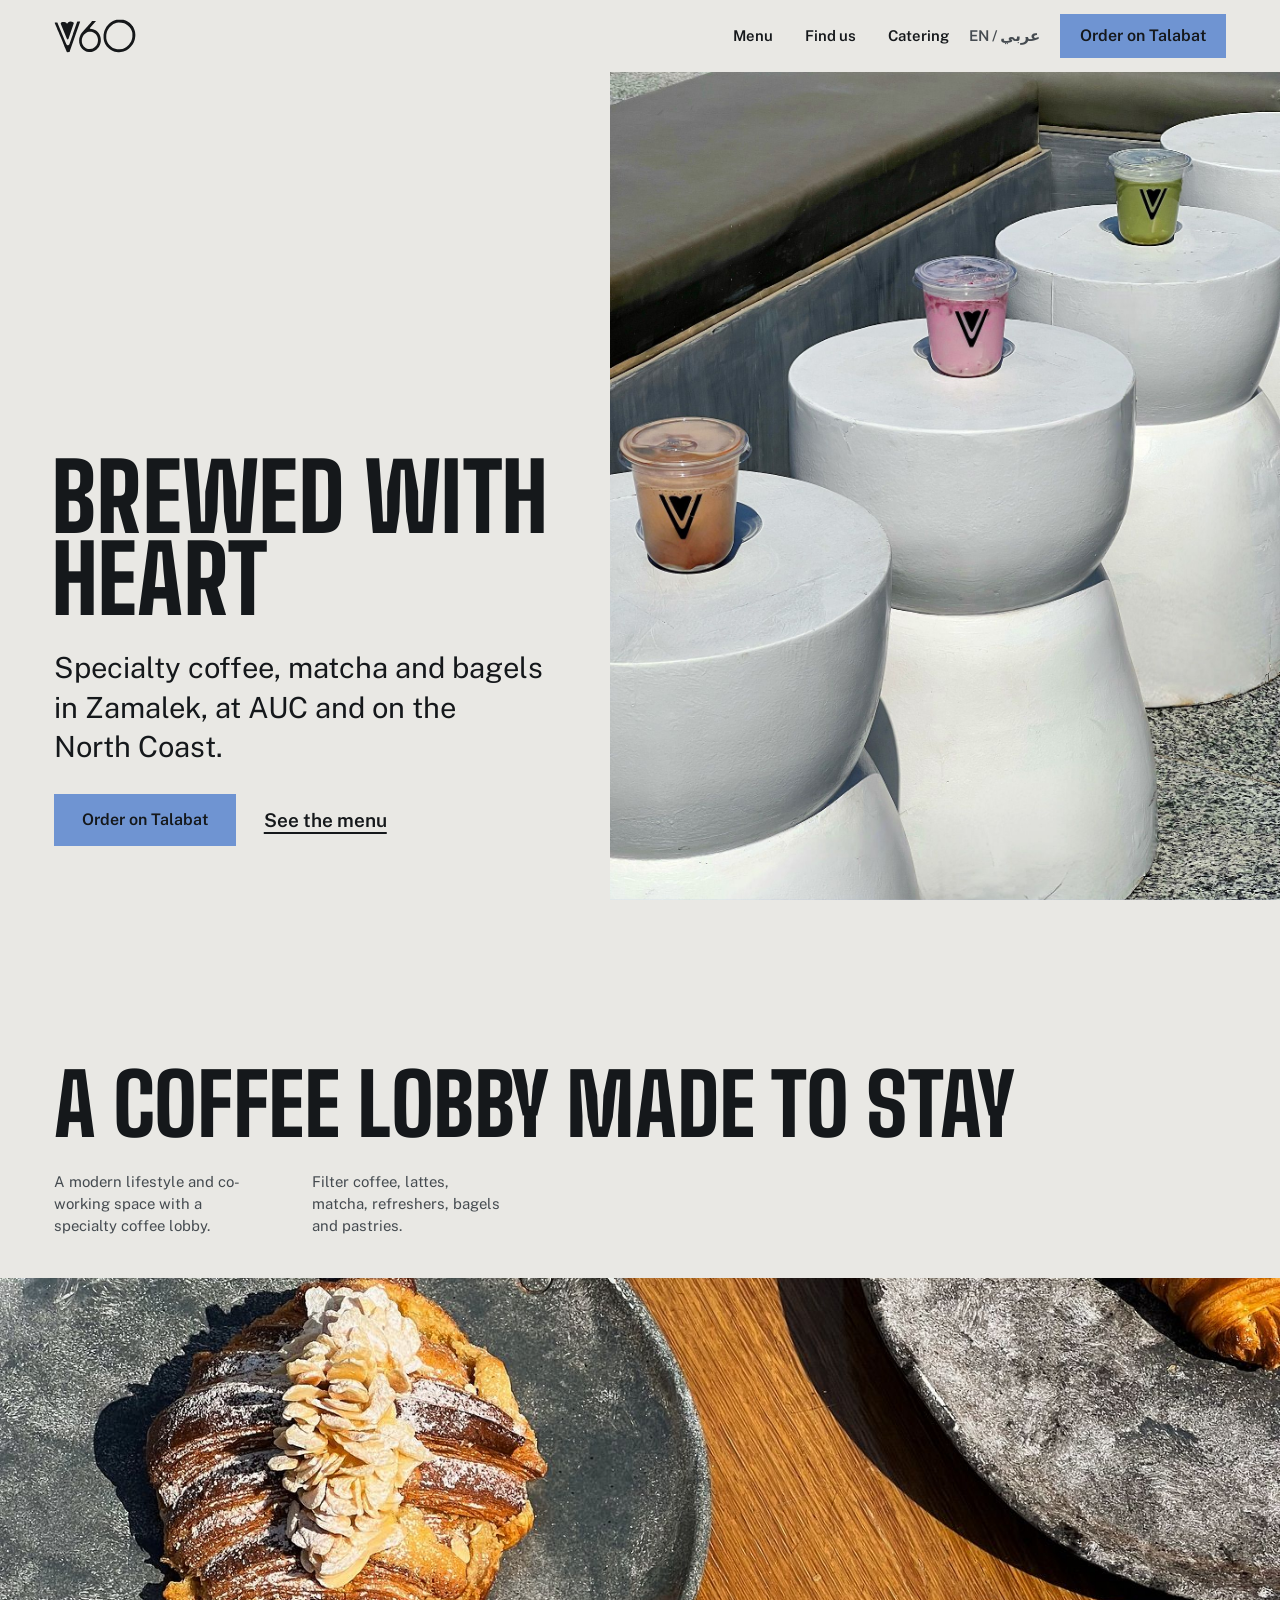
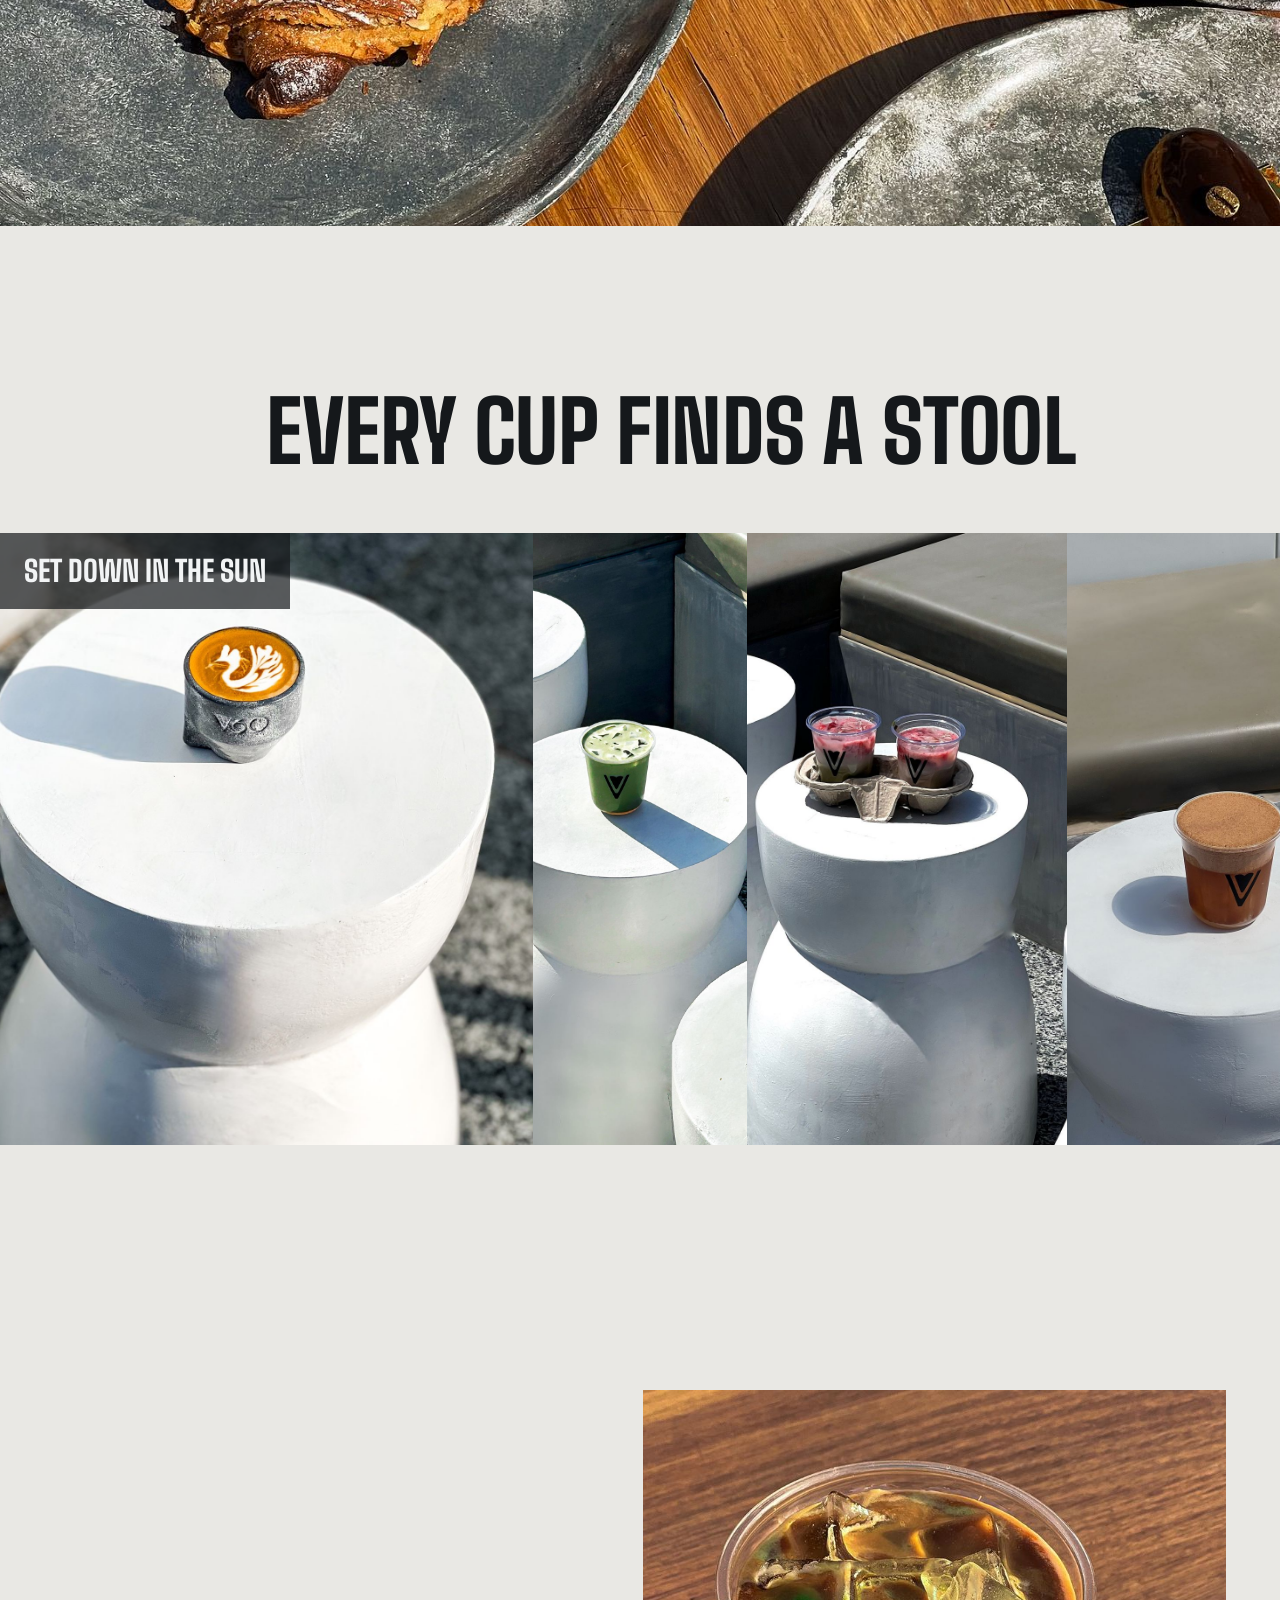
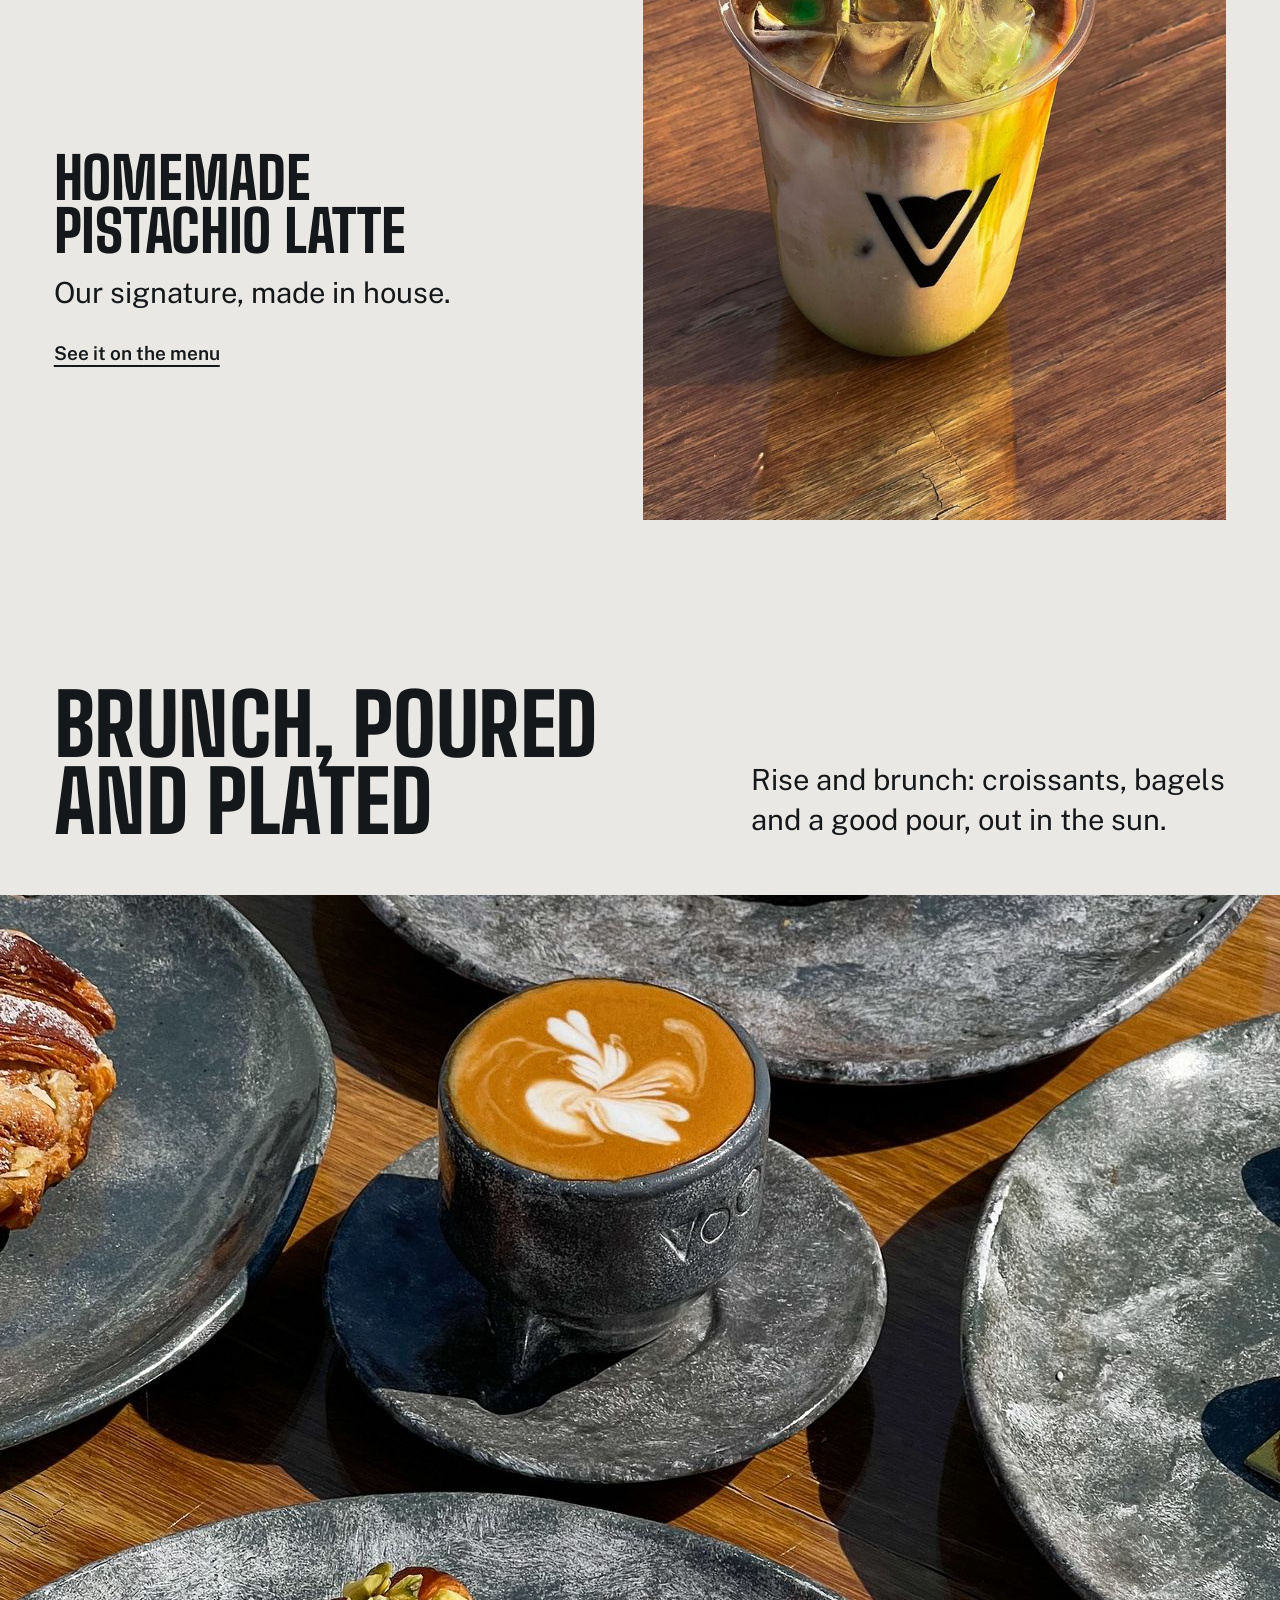
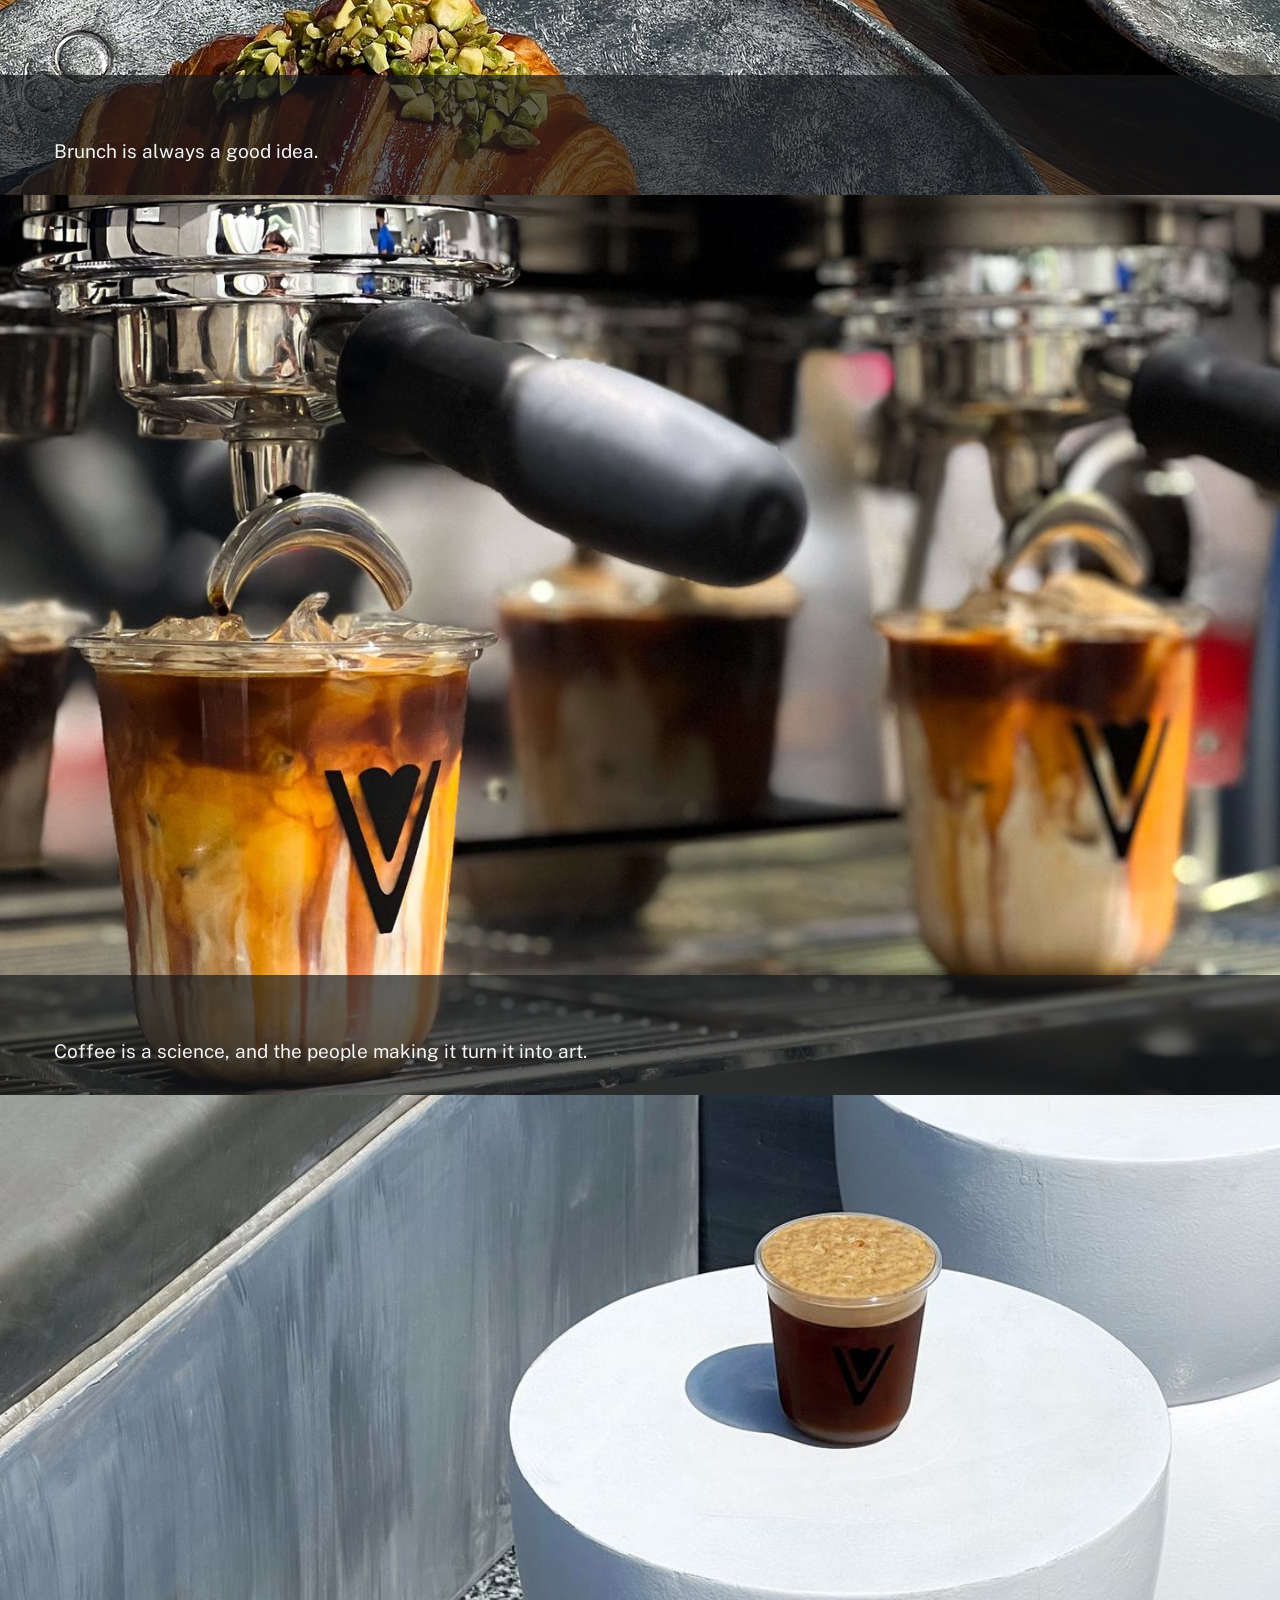
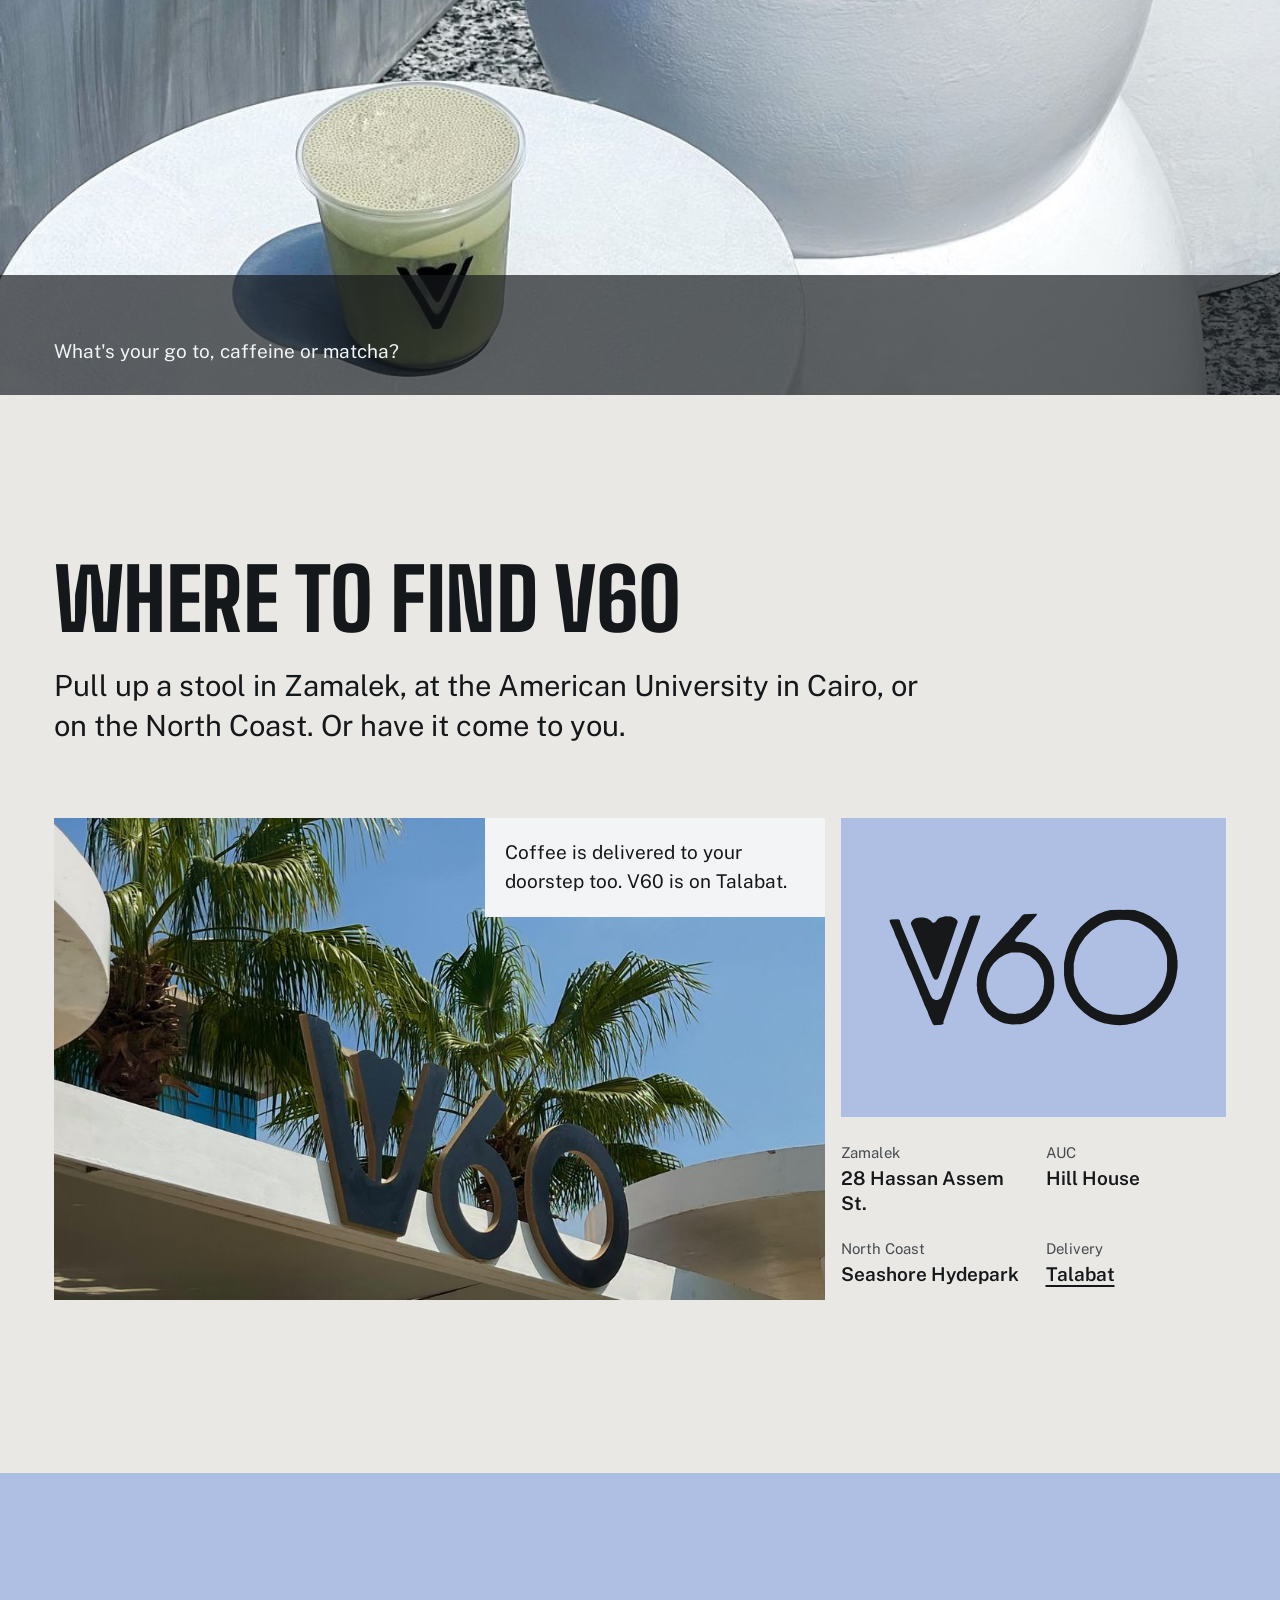
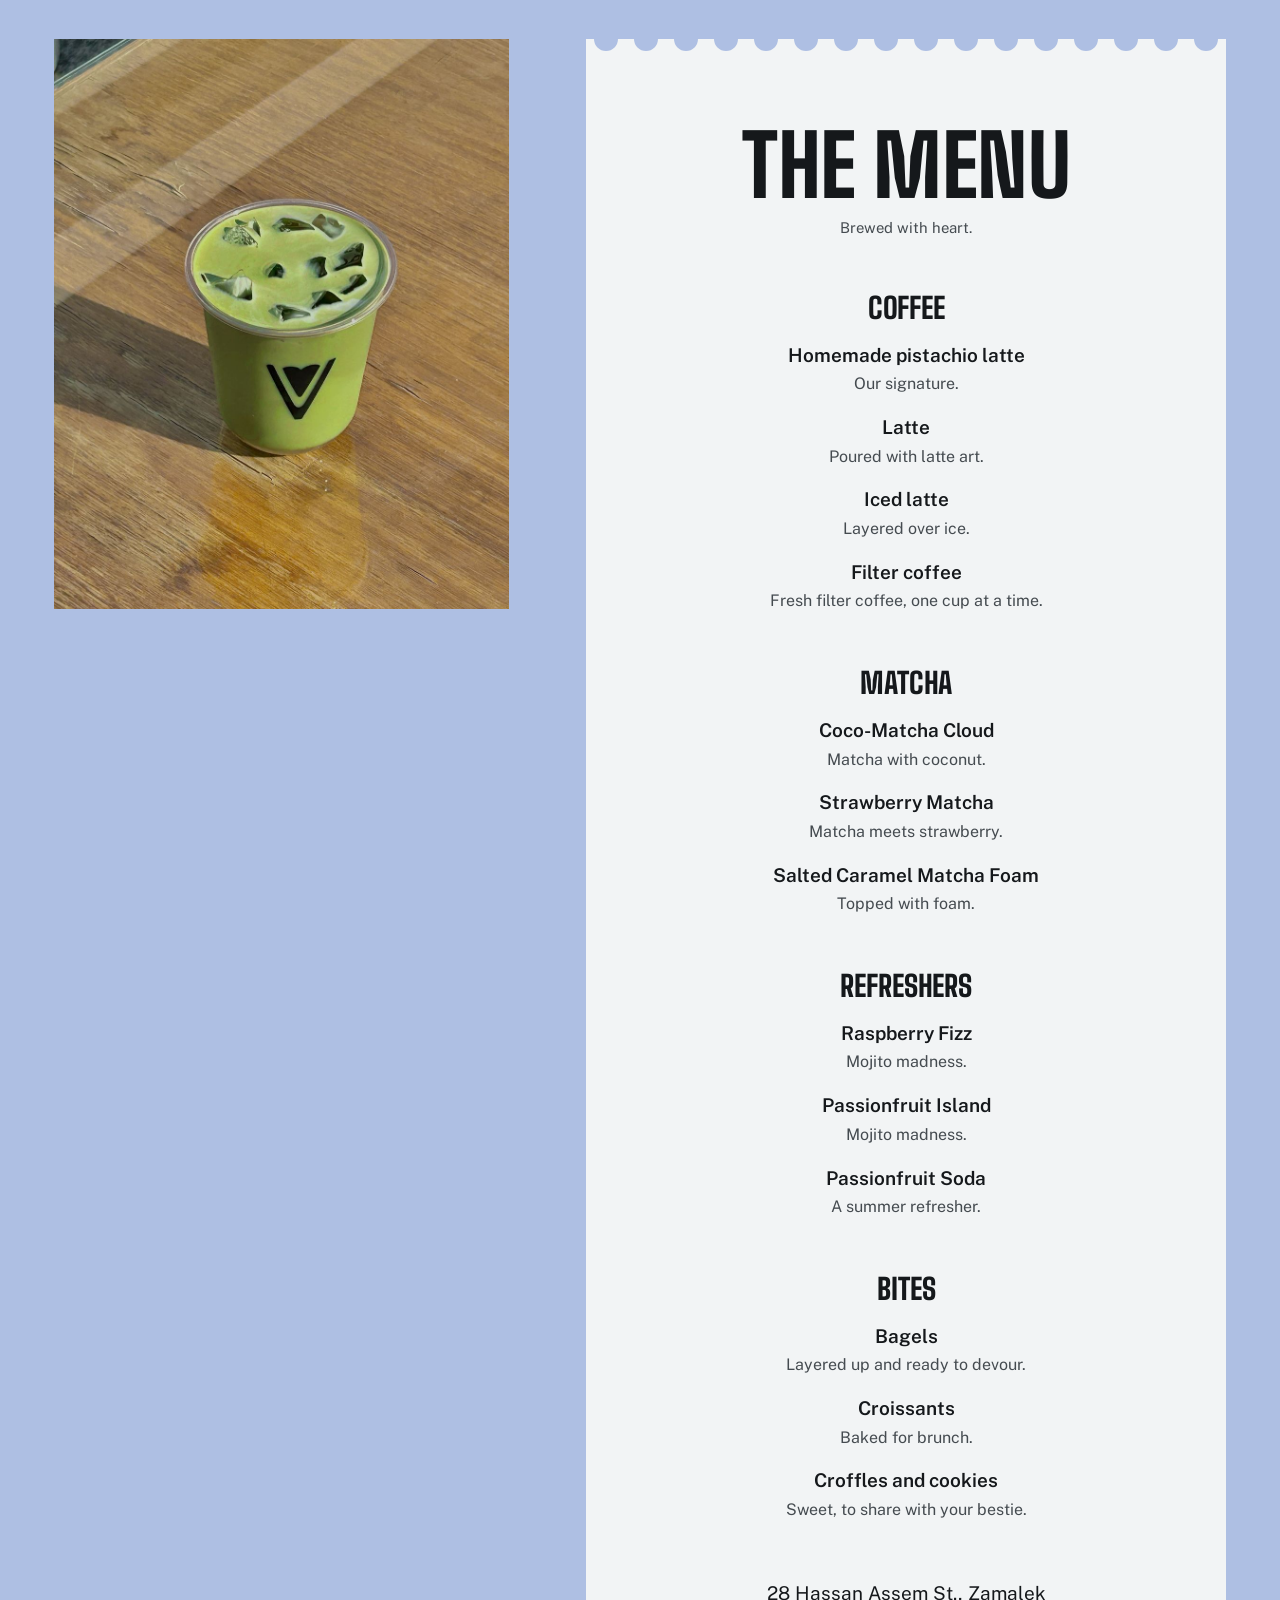
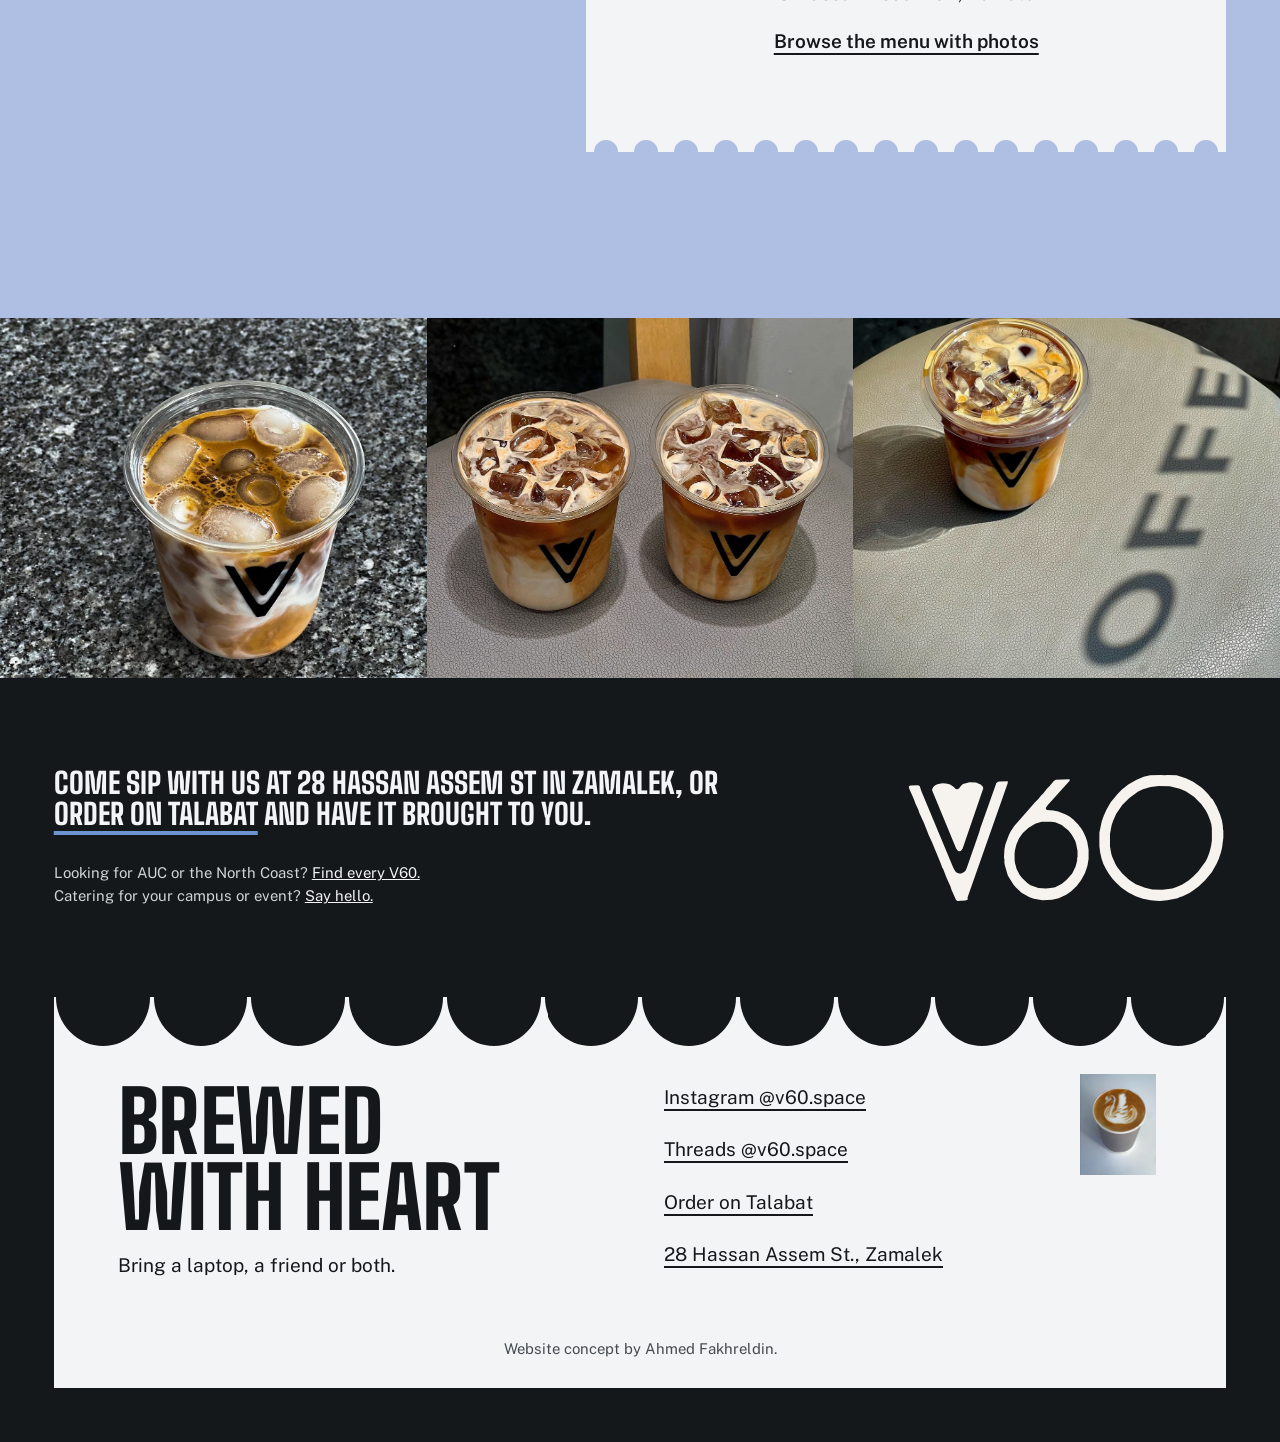
==== index.html @ 7d5fd2e3 "V60 website concept Co-Authored-By: Claude Sonnet 5.5 <noreply@anthropic.com> Claude-Session: https:" ====
<!doctype html>
<html lang="en">
<head>
<meta charset="utf-8">
<meta name="viewport" content="width=device-width, initial-scale=1, minimum-scale=1">
<title>V60 Social Space and Coffee</title>
<meta name="description" content="Specialty coffee, matcha and bagels in Zamalek, at AUC and on the North Coast. Brewed with heart.">
<meta name="theme-color" content="#E9E8E4">
<link rel="icon" href="assets/logo-dark.svg" type="image/svg+xml">
<link rel="preload" as="font" type="font/woff2" href="assets/fonts/big-shoulders-latin-800-normal.woff2" crossorigin>
<link rel="preload" as="font" type="font/woff2" href="assets/fonts/public-sans-latin-400-normal.woff2" crossorigin>
<link rel="preload" as="font" type="font/woff2" href="assets/fonts/public-sans-latin-600-normal.woff2" crossorigin>
<link rel="preload" as="image" href="assets/img/hero-stools.jpg" fetchpriority="high">
<style>html.fl body{opacity:0}body{transition:opacity .25s ease}</style>
<script>document.documentElement.classList.add('fl','js');(function(){var d=document,h=d.documentElement,t;function done(){clearTimeout(t);h.classList.remove('fl');requestAnimationFrame(function(){h.classList.add('go')})}t=setTimeout(done,1200);if(d.fonts&&d.fonts.load){Promise.all([d.fonts.load('800 1em "Big Shoulders"'),d.fonts.load('400 1em "Public Sans"'),d.fonts.load('600 1em "Public Sans"')]).then(done,done)}else{done()}})();</script>
<link rel="stylesheet" href="assets/fonts.css?v=1">
<link rel="stylesheet" href="assets/styles.css?v=1">
</head>
<body>

<header class="bar">
  <a class="brand" href="index.html" aria-label="V60 Social Space and Coffee, home"><img src="assets/logo-dark.svg" alt="V60" width="82" height="34"></a>
  <nav class="links" aria-label="Main">
    <a href="menu.html">Menu</a>
    <a href="find.html">Find us</a>
    <a href="find.html#catering">Catering</a>
  </nav>
  <button class="lang" type="button" data-lang>EN / عربي</button>
  <a class="btn" href="https://www.talabat.com/egypt/v60-coffee" target="_blank" rel="noopener">Order on Talabat</a>
  <button class="burger" type="button" aria-expanded="false" aria-controls="panel-nav">Menu</button>
</header>
<nav class="panel-nav" id="panel-nav" aria-label="Main">
  <a href="menu.html">Menu</a>
  <a href="find.html">Find us</a>
  <a href="find.html#catering">Catering</a>
  <button type="button" data-lang>EN / عربي</button>
</nav>

<main>
<section class="hero" aria-labelledby="top">
  <div class="hero-copy">
    <h1 id="top"><span class="ln"><span>Brewed with</span></span><span class="ln"><span style="--d:110ms">heart</span></span></h1>
    <p class="lead hero-fade">Specialty coffee, matcha and bagels in Zamalek, at AUC and on the North Coast.</p>
    <div class="hero-actions hero-fade">
      <a class="btn" href="https://www.talabat.com/egypt/v60-coffee" target="_blank" rel="noopener">Order on Talabat</a>
      <a class="tlink" href="menu.html">See the menu</a>
    </div>
  </div>
  <div class="hero-photo">
    <img src="assets/img/hero-stools.jpg" width="1440" height="1800" alt="Three drinks on three white concrete stools in hard sun: a brown iced drink, a pink one and an iced matcha, each in a cup with the black V60 mark.">
  </div>
</section>

<section class="intro" aria-labelledby="intro-h">
  <div class="wrap">
    <h2 class="head rv" id="intro-h">A coffee lobby made to stay</h2>
    <div class="caps rv" style="--d:80ms">
      <p>A modern lifestyle and co-working space with a specialty coffee lobby.</p>
      <p>Filter coffee, lattes, matcha, refreshers, bagels and pastries.</p>
    </div>
  </div>
  <figure class="pano rv" style="--d:120ms">
    <img src="assets/img/brunch-plates.jpg" width="1440" height="1440" alt="Croissants, a pistachio pastry and a latte on stone-grey plates on a honey wood table, seen from above." loading="lazy">
  </figure>
</section>

<section aria-labelledby="band-h">
  <div class="band-head">
    <h2 class="head rv" id="band-h">Every cup finds a stool</h2>
  </div>
  <div class="band">
    <figure class="panel">
      <img src="assets/img/latte-stool.jpg" width="1400" height="1400" alt="A latte with swan latte art in a grey V60 cup on top of a white concrete stool." loading="lazy">
      <figcaption class="panel-title">Set down in the sun</figcaption>
    </figure>
    <figure class="panel"><img src="assets/img/iced-matcha-stool.jpg" width="1012" height="1800" alt="An iced matcha on a white stool beside two more stools." loading="lazy"></figure>
    <figure class="panel"><img src="assets/img/strawberry-matcha.jpg" width="1120" height="1400" alt="Two strawberry matcha drinks in a cardboard carrier on a stool." loading="lazy"></figure>
    <figure class="panel"><img src="assets/img/drinks-stool-brown.jpg" width="1120" height="1400" alt="A brown iced drink topped with foam, on a white stool against grey stone." loading="lazy"></figure>
  </div>
  <p class="band-cap rv">Latte art, iced matcha, strawberry matcha and iced coffee, each set down on its own stool.</p>
</section>

<section class="pick" aria-labelledby="pick-h">
  <h2 class="head rv" id="pick-h">What are you after?</h2>
  <fieldset class="chips rv" data-picker>
    <legend class="sr">Pick a mood</legend>
    <input type="radio" name="mood" id="m-coffee" value="coffee" checked><label for="m-coffee">Coffee</label>
    <input type="radio" name="mood" id="m-filter" value="filter"><label for="m-filter">Filter</label>
    <input type="radio" name="mood" id="m-matcha" value="matcha"><label for="m-matcha">Matcha</label>
    <input type="radio" name="mood" id="m-fizz" value="fizz"><label for="m-fizz">Refreshers</label>
    <input type="radio" name="mood" id="m-bagel" value="bagel"><label for="m-bagel">Bagels</label>
  </fieldset>
  <div class="pick-photo rv" style="--d:100ms">
    <img src="assets/img/pistachio-latte.jpg" width="787" height="1400" alt="An iced pistachio latte in a clear cup with the V60 mark, on a honey wood table." data-pick-img loading="lazy">
  </div>
  <div class="pick-out" aria-live="polite">
    <h3 data-pick-name>Homemade pistachio latte</h3>
    <p data-pick-line>Our signature, made in house.</p>
    <a class="tlink" href="menu.html#coffee" data-pick-link>See it on the menu</a>
  </div>
</section>

<section aria-labelledby="seq-h">
  <div class="seq-intro">
    <h2 class="head rv" id="seq-h">Brunch, poured and plated</h2>
    <p class="rv" style="--d:80ms">Rise and brunch: croissants, bagels and a good pour, out in the sun.</p>
  </div>
  <div class="seq">
    <figure>
      <img src="assets/img/croissants.jpg" width="1280" height="1600" alt="Croissants and pastries on stone plates beside a latte, in hard daylight." loading="lazy">
      <figcaption>Brunch is always a good idea.</figcaption>
    </figure>
    <figure>
      <img src="assets/img/espresso-pour.jpg" width="1400" height="1400" alt="Two iced lattes pulling on the espresso machine." loading="lazy">
      <figcaption>Coffee is a science, and the people making it turn it into art.</figcaption>
    </figure>
    <figure>
      <img src="assets/img/two-drinks-stools.jpg" width="1120" height="1400" alt="An iced coffee and an iced matcha on two white stools." loading="lazy">
      <figcaption>What's your go to, caffeine or matcha?</figcaption>
    </figure>
  </div>
</section>

<section class="about" aria-labelledby="about-h">
  <h2 class="head rv" id="about-h">Where to find V60</h2>
  <p class="lead rv" style="--d:80ms">Pull up a stool in Zamalek, at the American University in Cairo, or on the North Coast. Or have it come to you.</p>
  <div class="tiles">
    <figure class="photo-wide rv" style="margin:0">
      <img src="assets/img/sign-palms-booth.jpg" width="1012" height="1800" alt="The V60 sign in dark letters with gold edges above a coffee stand, under palm trees and blue sky." loading="lazy">
      <p class="note">Coffee is delivered to your doorstep too. V60 is on Talabat.</p>
    </figure>
    <div class="rv" style="--d:100ms">
      <div class="tile-sky"><img src="assets/logo-dark.svg" width="748" height="309" alt="V60" loading="lazy"></div>
      <dl class="facts">
        <div><dt>Zamalek</dt><dd>28 Hassan Assem St.</dd></div>
        <div><dt>AUC</dt><dd>Hill House</dd></div>
        <div><dt>North Coast</dt><dd>Seashore Hydepark</dd></div>
        <div><dt>Delivery</dt><dd><a href="https://www.talabat.com/egypt/v60-coffee" target="_blank" rel="noopener">Talabat</a></dd></div>
      </dl>
    </div>
  </div>
</section>

<section class="sheet-ground" aria-labelledby="sheet-h">
  <figure class="sheet-photo"><img src="assets/img/coco-matcha-cloud.jpg" width="1043" height="1200" alt="Coco-Matcha Cloud, an iced matcha in a clear cup on a honey wood table." loading="lazy"></figure>
  <div class="sheet rv">
    <h2 id="sheet-h">The menu</h2>
    <p class="sub">Brewed with heart.</p>
    <div class="sheet-group">
      <h3>Coffee</h3>
      <ul>
        <li><b>Homemade pistachio latte</b><span>Our signature.</span></li>
        <li><b>Latte</b><span>Poured with latte art.</span></li>
        <li><b>Iced latte</b><span>Layered over ice.</span></li>
        <li><b>Filter coffee</b><span>Fresh filter coffee, one cup at a time.</span></li>
      </ul>
    </div>
    <div class="sheet-group">
      <h3>Matcha</h3>
      <ul>
        <li><b>Coco-Matcha Cloud</b><span>Matcha with coconut.</span></li>
        <li><b>Strawberry Matcha</b><span>Matcha meets strawberry.</span></li>
        <li><b>Salted Caramel Matcha Foam</b><span>Topped with foam.</span></li>
      </ul>
    </div>
    <div class="sheet-group">
      <h3>Refreshers</h3>
      <ul>
        <li><b>Raspberry Fizz</b><span>Mojito madness.</span></li>
        <li><b>Passionfruit Island</b><span>Mojito madness.</span></li>
        <li><b>Passionfruit Soda</b><span>A summer refresher.</span></li>
      </ul>
    </div>
    <div class="sheet-group">
      <h3>Bites</h3>
      <ul>
        <li><b>Bagels</b><span>Layered up and ready to devour.</span></li>
        <li><b>Croissants</b><span>Baked for brunch.</span></li>
        <li><b>Croffles and cookies</b><span>Sweet, to share with your bestie.</span></li>
      </ul>
    </div>
    <div class="sheet-end">
      <span>28 Hassan Assem St., Zamalek</span>
      <a class="tlink" href="menu.html">Browse the menu with photos</a>
    </div>
  </div>
</section>

<div class="end">
  <div class="strip">
    <img src="assets/img/iced-granite.jpg" width="1200" height="1200" alt="An iced coffee with foam on speckled black granite." loading="lazy">
    <img src="assets/img/iced-lattes-pair.jpg" width="1200" height="1200" alt="Two iced lattes with cold foam on a grey table." loading="lazy">
    <img src="assets/img/iced-cream-stool.jpg" width="960" height="1200" alt="An iced coffee topped with cream on a grey leather stool." loading="lazy">
  </div>
  <section class="field" aria-labelledby="cta-h">
    <div>
      <h2 class="sr" id="cta-h">Come sip with us</h2>
      <p class="say rv">Come sip with us at 28 Hassan Assem St in Zamalek, or <a href="https://www.talabat.com/egypt/v60-coffee" target="_blank" rel="noopener">order on Talabat</a> and have it brought to you.</p>
      <p class="small rv" style="--d:80ms">Looking for AUC or the North Coast? <a href="find.html">Find every V60.</a><br>Catering for your campus or event? <a href="find.html#catering">Say hello.</a></p>
    </div>
    <img src="assets/logo-light.svg" width="748" height="309" alt="V60" loading="lazy">
  </section>

  <footer class="card" aria-label="V60 contact">
    <div>
      <h2>Brewed with heart</h2>
      <p class="msg">Bring a laptop, a friend or both.</p>
    </div>
    <div class="addr">
      <a href="https://www.instagram.com/v60.space/" target="_blank" rel="noopener">Instagram @v60.space</a>
      <a href="https://www.threads.com/@v60.space" target="_blank" rel="noopener">Threads @v60.space</a>
      <a href="https://www.talabat.com/egypt/v60-coffee" target="_blank" rel="noopener">Order on Talabat</a>
      <a href="https://www.google.com/maps/search/?api=1&amp;query=V60+Social+Space+and+Coffee+28+Hassan+Assem+St+Zamalek" target="_blank" rel="noopener">28 Hassan Assem St., Zamalek</a>
    </div>
    <div class="stamp"><img src="assets/img/latte-swan.jpg" width="675" height="1200" alt="" loading="lazy"></div>
    <p class="imprint">Website concept by Ahmed Fakhreldin.</p>
  </footer>
  <div class="tail"></div>
</div>
</main>

<dialog id="lang-dialog" aria-label="Language">
  <p>Arabic is not in this preview. It will be live in the final version.</p>
  <button class="btn" type="button" data-close>Got it</button>
</dialog>

<script src="assets/app.js?v=1" defer></script>
</body>
</html>
---- assets/fonts.css ----
@font-face{font-family:"Big Shoulders";font-style:normal;font-weight:800;font-display:block;src:url("fonts/big-shoulders-latin-800-normal.woff2") format("woff2");unicode-range:U+0000-00FF,U+0131,U+0152-0153,U+02BB-02BC,U+02C6,U+02DA,U+02DC,U+2000-206F,U+20AC,U+2122,U+2191,U+2193,U+2212,U+2215,U+FEFF,U+FFFD}
@font-face{font-family:"Public Sans";font-style:normal;font-weight:400;font-display:block;src:url("fonts/public-sans-latin-400-normal.woff2") format("woff2");unicode-range:U+0000-00FF,U+0131,U+0152-0153,U+02BB-02BC,U+02C6,U+02DA,U+02DC,U+2000-206F,U+20AC,U+2122,U+2191,U+2193,U+2212,U+2215,U+FEFF,U+FFFD}
@font-face{font-family:"Public Sans";font-style:normal;font-weight:600;font-display:block;src:url("fonts/public-sans-latin-600-normal.woff2") format("woff2");unicode-range:U+0000-00FF,U+0131,U+0152-0153,U+02BB-02BC,U+02C6,U+02DA,U+02DC,U+2000-206F,U+20AC,U+2122,U+2191,U+2193,U+2212,U+2215,U+FEFF,U+FFFD}
---- assets/styles.css ----
:root{
  --ground:#E9E8E4;
  --paper:#F2F4F5;
  --ink:#15181B;
  --ink-soft:#454B50;
  --sky:#AEBFE3;
  --accent:#6F94D2;
  --accent-deep:#5B82C4;
  --granite:#2A2F31;

  --m:clamp(20px,4.2vw,64px);
  --hh:72px;
  --gap:clamp(96px,13vw,192px);

  --step-small:clamp(.875rem,.85rem + .1vw,.9375rem);
  --step-body:clamp(1.0625rem,1rem + .25vw,1.1875rem);
  --step-lead:clamp(1.375rem,1.1rem + .9vw,1.875rem);
  --step-head:clamp(2.75rem,1.3rem + 5vw,5.75rem);
  --step-display:clamp(4.25rem,2rem + 8.4vw,9.75rem);
  --step-sub:clamp(2.25rem,1.2rem + 3vw,3.75rem);

  --ease:cubic-bezier(.23,1,.32,1);
}
*,*::before,*::after{box-sizing:border-box}
html{-webkit-text-size-adjust:100%;overflow-x:clip}
body{margin:0;overflow-x:clip;background:var(--ground);color:var(--ink);font:400 var(--step-body)/1.55 "Public Sans",system-ui,sans-serif;-webkit-font-smoothing:antialiased;text-rendering:optimizeLegibility}
img{display:block;max-width:100%;height:auto}
a{color:inherit}
button{font:inherit;color:inherit}
h1,h2,h3{margin:0;font-family:"Big Shoulders","Arial Narrow",sans-serif;font-weight:800;text-transform:uppercase;letter-spacing:-.005em;line-height:.9;text-wrap:balance}
p{margin:0;text-wrap:pretty}
ul{margin:0;padding:0;list-style:none}
.sr{position:absolute;width:1px;height:1px;margin:-1px;padding:0;overflow:hidden;clip:rect(0 0 0 0);white-space:nowrap;border:0}
:focus-visible{outline:3px solid var(--ink);outline-offset:3px}
.dark :focus-visible,.end :focus-visible{outline-color:var(--paper)}
::selection{background:var(--sky);color:var(--ink)}

/* header */
.bar{position:sticky;top:0;z-index:40;height:var(--hh);display:flex;align-items:center;gap:20px;padding:0 var(--m);background:var(--ground)}
.brand{display:block;flex:none;line-height:0}
.brand img{height:34px;width:auto}
.links{display:flex;gap:32px;margin-left:auto}
.links a,.lang{font-size:var(--step-small);font-weight:600;text-decoration:none;min-height:44px;display:inline-flex;align-items:center}
.lang{background:none;border:0;padding:0;cursor:pointer;color:var(--ink-soft)}
.bar .btn{min-height:44px;padding:0 20px}
.burger{display:none;background:none;border:0;padding:0 4px;min-height:44px;font-size:var(--step-small);font-weight:600;cursor:pointer}
.panel-nav{display:none}

.btn{display:inline-flex;align-items:center;justify-content:center;min-height:52px;padding:0 28px;background:var(--accent);color:var(--ink);font:600 1rem/1 "Public Sans",sans-serif;text-decoration:none;border:0;cursor:pointer;white-space:nowrap;transition:transform .16s var(--ease),background-color .16s var(--ease)}
.btn:active{transform:scale(.97)}
.tlink{font-weight:600;text-decoration:underline;text-decoration-thickness:2px;text-underline-offset:5px;display:inline-flex;align-items:center;min-height:44px}
@media (hover:hover) and (pointer:fine){
  .btn:hover{background:var(--accent-deep)}
  .tlink:hover{text-decoration-thickness:4px}
  .links a:hover{text-decoration:underline;text-underline-offset:6px;text-decoration-thickness:2px}
}

/* hero */
.hero{display:grid;grid-template-columns:minmax(0,1fr) minmax(0,1.1fr);min-height:calc(100svh - var(--hh))}
.hero-copy{padding:var(--m);display:flex;flex-direction:column;justify-content:flex-end;gap:28px}
.hero h1{font-size:clamp(3.25rem,7.3vw,9rem);line-height:.88;margin-left:-.03em}
.ln{white-space:nowrap}
.ln{display:block;overflow:hidden;padding-bottom:.06em;margin-bottom:-.06em}
.ln>span{display:block}
.hero .lead{font-size:var(--step-lead);line-height:1.35;max-width:22em}
.hero-actions{display:flex;flex-wrap:wrap;align-items:center;gap:8px 28px}
.hero-photo{position:relative;overflow:hidden;background:var(--sky)}
.hero-photo img{position:absolute;inset:0;width:100%;height:100%;object-fit:cover;object-position:50% 36%}

/* section scaffolding */
section{position:relative}
.wrap{padding-inline:var(--m)}
.gap-top{padding-top:var(--gap)}
.head{font-size:var(--step-head);line-height:.9}

/* intro */
.intro{padding-top:var(--gap)}
.intro h2{max-width:13em}
.caps{display:flex;gap:48px;margin-top:28px;font-size:var(--step-small);line-height:1.5;color:var(--ink-soft)}
.caps p{width:210px}
.pano{margin:40px 0 0}
.pano img{width:100%;aspect-ratio:21/9;object-fit:cover;object-position:50% 48%}

/* band */
.band-head{padding:var(--gap) var(--m) 0 calc(var(--m) + 16.6%)}
.band-head h2{max-width:11em}
.band{display:flex;height:68svh;min-height:420px;margin-top:64px}
.panel{position:relative;flex:1 1 0;min-width:0;overflow:hidden;transition:flex-grow .5s var(--ease);margin:0;background:var(--sky)}
.panel:nth-child(1){flex-grow:5}.panel:nth-child(2){flex-grow:2}.panel:nth-child(3){flex-grow:3}.panel:nth-child(4){flex-grow:2}
.panel img{width:100%;height:100%;object-fit:cover}
.panel-title{position:absolute;top:0;left:0;max-width:16em;padding:24px;background:rgba(21,24,27,.7);color:var(--paper);font-family:"Big Shoulders",sans-serif;font-weight:800;text-transform:uppercase;font-size:var(--step-lead);line-height:.95}
.band-cap{padding:20px var(--m) 0;max-width:calc(36em + var(--m) * 2);color:var(--ink-soft)}
@media (hover:hover) and (pointer:fine){.band .panel:hover{flex-grow:6}}

/* picker */
.pick{display:grid;grid-template-columns:minmax(0,5fr) minmax(0,6fr);grid-template-areas:"h photo" "chips photo" "out photo";grid-template-rows:auto auto 1fr;column-gap:clamp(32px,8vw,128px);padding:var(--gap) var(--m) 0;align-items:start}
.pick>h2{grid-area:h}.pick>.chips{grid-area:chips}.pick>.pick-photo{grid-area:photo}.pick>.pick-out{grid-area:out}
.pick h2{margin-bottom:32px}
.chips{border:0;margin:0;padding:0;min-width:0}
.chips{display:flex;flex-wrap:wrap;gap:8px}
.chips input{position:absolute;opacity:0;width:1px;height:1px}
.chips label{display:inline-flex;align-items:center;min-height:48px;padding:0 16px;background:var(--paper);font-weight:600;cursor:pointer;transition:background-color .16s var(--ease),color .16s var(--ease),transform .16s var(--ease)}
.chips label:active{transform:scale(.97)}
.chips input:checked+label{background:var(--ink);color:var(--paper)}
.chips input:focus-visible+label{outline:3px solid var(--ink);outline-offset:3px}
@media (hover:hover) and (pointer:fine){.chips input:not(:checked)+label:hover{background:var(--sky)}}
.pick-out{margin-top:72px;min-height:12.5em}
.pick-out h3{font-size:var(--step-sub);line-height:.92}
.pick-out p{margin-top:16px;max-width:26em;font-size:var(--step-lead);line-height:1.35}
.pick-out .tlink{margin-top:20px}
.pick-photo{aspect-ratio:4/5;background:var(--sky);overflow:hidden;position:relative}
.pick-photo img{position:absolute;inset:0;width:100%;height:100%;object-fit:cover;transition:opacity .22s var(--ease)}
.pick-photo img.out{opacity:0}

/* sticky sequence */
.seq-intro{padding:var(--gap) var(--m) 56px;display:grid;grid-template-columns:minmax(0,7fr) minmax(0,5fr);gap:32px;align-items:end}
.seq-intro p{font-size:var(--step-lead);line-height:1.35;max-width:24em}
.seq{position:relative;height:300svh}
.seq figure{position:sticky;top:0;height:100svh;margin:0;overflow:hidden;background:var(--granite)}
.seq figure:nth-child(2){z-index:2}.seq figure:nth-child(3){z-index:3}
.seq img{width:100%;height:100%;object-fit:cover}
.seq figcaption{position:absolute;left:0;right:0;bottom:0;padding:48px var(--m) 28px;background:rgba(21,24,27,.68);color:var(--paper);font-size:var(--step-body);min-height:120px;display:flex;align-items:flex-end}

/* about */
.about{padding:var(--gap) var(--m) 0}
.about .lead{margin-top:28px;font-size:var(--step-lead);line-height:1.38;max-width:30em}
.tiles{display:grid;grid-template-columns:minmax(0,8fr) minmax(0,4fr);gap:16px;margin-top:72px;align-items:start}
.photo-wide{position:relative;aspect-ratio:16/10;overflow:hidden;margin:0;background:var(--sky)}
.photo-wide img{width:100%;height:100%;object-fit:cover;object-position:50% 42%}
.note{position:absolute;top:0;right:0;width:340px;max-width:70%;padding:20px;background:var(--paper)}
.tile-sky{background:var(--sky);aspect-ratio:4/3.1;display:grid;place-items:center;padding:12%}
.tile-sky img{width:100%;max-width:340px}
.facts{display:grid;grid-template-columns:1fr 1fr;gap:20px 24px;margin-top:24px}
.facts dt{font-size:var(--step-small);color:var(--ink-soft)}
.facts dd{margin:2px 0 0;font-weight:600;line-height:1.35}
.facts a{text-decoration:underline;text-underline-offset:4px;text-decoration-thickness:2px}

/* menu sheet */
.sheet-ground{background:var(--sky);margin-top:var(--gap);padding:var(--gap) var(--m);display:grid;grid-template-columns:minmax(0,1fr) minmax(0,640px);gap:clamp(32px,6vw,96px);align-items:start}
.sheet-photo{position:sticky;top:calc(var(--hh) + 24px);aspect-ratio:4/5;max-height:calc(100svh - var(--hh) - 48px);width:100%;overflow:hidden;margin:0;background:var(--paper);justify-self:end}
.sheet-photo img{width:100%;height:100%;object-fit:cover}
.sheet{position:relative;background:var(--paper);padding:88px clamp(28px,5vw,64px);text-align:center}
.sheet::before,.sheet::after{content:"";position:absolute;left:0;right:0;height:12px;background:url("data:image/svg+xml,%3Csvg xmlns='http://www.w3.org/2000/svg' width='40' height='12' viewBox='0 0 40 12'%3E%3Ccircle cx='20' cy='0' r='12' fill='%23AEBFE3'/%3E%3C/svg%3E") repeat-x}
.sheet::before{top:0}
.sheet::after{bottom:0;transform:scaleY(-1)}
.sheet h2{font-size:var(--step-head)}
.sheet .sub{margin-top:12px;font-size:var(--step-small);color:var(--ink-soft)}
.sheet-group{margin-top:56px}
.sheet-group h3{font-size:var(--step-lead);margin-bottom:20px}
.sheet-group li+li{margin-top:16px}
.sheet-group b{display:block;font-weight:600}
.sheet-group span{display:block;font-size:1rem;color:var(--ink-soft);margin-top:2px}
.sheet-end{margin-top:56px;display:grid;gap:4px;justify-items:center}
.sheet-end .tlink{margin-top:8px}

/* closing */
.strip{display:grid;grid-template-columns:repeat(3,minmax(0,1fr));grid-template-rows:minmax(0,1fr);height:40svh;min-height:260px;overflow:hidden}
.strip img{width:100%;height:100%;min-height:0;object-fit:cover}
.end{background:var(--ink);color:var(--paper)}
.field{display:grid;grid-template-columns:minmax(0,7fr) minmax(0,5fr);gap:32px;padding:clamp(56px,7vw,96px) var(--m);align-items:center}
.field .say{font-family:"Big Shoulders",sans-serif;font-weight:800;text-transform:uppercase;font-size:var(--step-lead);line-height:1.05;max-width:24em}
.field .say a{text-decoration:underline;text-decoration-thickness:4px;text-underline-offset:6px;text-decoration-color:var(--accent)}
.field .small{margin-top:32px;max-width:34em;font-size:var(--step-small);color:#CFD3D6}
.field .small a{color:var(--paper)}
.field img{width:min(320px,70%);justify-self:end}

.card{position:relative;background:var(--paper);color:var(--ink);margin:0 var(--m);padding:calc(var(--m) + 32px) clamp(24px,5vw,72px) 28px;display:grid;grid-template-columns:minmax(0,1fr) minmax(0,1fr);gap:32px 48px}
.card::before{content:"";position:absolute;left:0;right:0;top:0;height:calc(100% / 24 * 1);height:clamp(28px,4vw,56px);background:url("data:image/svg+xml,%3Csvg xmlns='http://www.w3.org/2000/svg' width='100' height='50' viewBox='0 0 100 50' preserveAspectRatio='none'%3E%3Cellipse cx='50' cy='0' rx='48' ry='48' fill='%2315181B'/%3E%3C/svg%3E") repeat-x;background-size:calc(100% / 12) 100%}
.card h2{font-size:var(--step-head)}
.card .msg{margin-top:16px;font-size:var(--step-body);max-width:24em}
.addr{display:grid;gap:12px;font-size:var(--step-body)}
.addr a{text-decoration:underline;text-decoration-thickness:2px;text-underline-offset:5px;min-height:28px}
.stamp{position:absolute;top:calc(clamp(28px,4vw,56px) + 20px);right:clamp(24px,5vw,72px);width:88px;padding:6px;background:var(--paper);outline:0}
.stamp img{width:100%;aspect-ratio:3/4;object-fit:cover}
.imprint{grid-column:1/-1;text-align:center;font-size:var(--step-small);color:var(--ink-soft);padding-top:24px}
.end .tail{height:var(--m)}

/* dialog */
dialog{border:0;padding:32px;max-width:min(420px,calc(100vw - 40px));background:var(--paper);color:var(--ink)}
dialog::backdrop{background:rgba(21,24,27,.5)}
dialog p{font-size:var(--step-lead);line-height:1.3;font-family:"Big Shoulders",sans-serif;font-weight:800;text-transform:uppercase}
dialog .btn{margin-top:24px}

/* menu page */
.menu-top{padding:clamp(56px,8vw,112px) var(--m) 40px}
.menu-top h1{font-size:var(--step-display)}
.menu-top p{margin-top:20px;font-size:var(--step-lead);line-height:1.35;max-width:24em}
.cats{position:sticky;top:var(--hh);z-index:30;background:var(--ground);padding:12px var(--m);display:flex;flex-wrap:wrap;gap:8px}
.cats a{flex:none;display:inline-flex;align-items:center;min-height:48px;padding:0 20px;background:var(--paper);font-weight:600;text-decoration:none;transition:background-color .16s var(--ease),color .16s var(--ease)}
.cats a[aria-current="true"]{background:var(--ink);color:var(--paper)}
@media (hover:hover) and (pointer:fine){.cats a:not([aria-current="true"]):hover{background:var(--sky)}}
.cat{padding:clamp(96px,10vw,152px) var(--m) 0;scroll-margin-top:calc(var(--hh) + 72px)}
.cat:first-of-type{padding-top:48px}
.cat>h2{font-size:var(--step-head);margin-bottom:32px}
.cards{display:grid;grid-template-columns:repeat(4,minmax(0,1fr));gap:40px 20px}
.cards .rv:nth-child(2){--d:70ms}.cards .rv:nth-child(3){--d:140ms}.cards .rv:nth-child(4){--d:210ms}
.dish{margin:0;display:flex;flex-direction:column}
.dish .ph{aspect-ratio:4/5;overflow:hidden;background:var(--sky)}
.dish img{width:100%;height:100%;object-fit:cover}
.dish h3{margin-top:14px;font-size:var(--step-lead);line-height:.95}
.dish p{margin-top:6px;font-size:1rem;color:var(--ink-soft);line-height:1.45}
.dish.wide{grid-column:span 2}
@media (max-width:1099px){.cards{grid-template-columns:repeat(2,minmax(0,1fr))}}
@media (max-width:599px){.cards{grid-template-columns:minmax(0,1fr)}.dish.wide{grid-column:auto}.dish.wide .ph{aspect-ratio:4/5}}
.dish.wide .ph{aspect-ratio:8/5}
.dish.text .ph{display:grid;place-items:center;background:var(--sky)}
.dish.text .ph img{width:46%;height:auto;object-fit:contain}
.menu-end{padding:var(--gap) var(--m)}
.menu-end p{font-size:var(--step-lead);line-height:1.35;max-width:24em;margin-bottom:24px}

/* find page */
.strip.pad{margin-top:var(--gap)}
.find-top{display:grid;grid-template-columns:minmax(0,1fr) minmax(0,1fr);min-height:calc(100svh - var(--hh))}
.find-top .copy{padding:var(--m);display:flex;flex-direction:column;justify-content:flex-end;gap:24px}
.find-top h1{font-size:var(--step-display)}
.find-top .lead{font-size:var(--step-lead);line-height:1.35;max-width:22em}
.find-top .ph{position:relative;overflow:hidden;background:var(--sky)}
.find-top .ph img{position:absolute;inset:0;width:100%;height:100%;object-fit:cover;object-position:50% 40%}
.where{display:grid;grid-template-columns:minmax(0,7fr) minmax(0,5fr);gap:clamp(32px,8vw,128px);padding:var(--gap) var(--m) 0;align-items:start}
.where li{display:grid;gap:14px;padding:0 0 clamp(72px,8vw,120px)}
.where figure{margin:0;position:sticky;top:calc(var(--hh) + 24px);aspect-ratio:4/5;overflow:hidden;background:var(--sky)}
.where figure img{width:100%;height:100%;object-fit:cover}
.where h2{font-size:var(--step-head)}
.where .info{display:grid;gap:4px;justify-items:start}
.where .info b{font-weight:600}
.where .info span{color:var(--ink-soft)}
.cater{display:grid;grid-template-columns:minmax(0,5fr) minmax(0,6fr);gap:clamp(32px,8vw,128px);padding:var(--gap) var(--m) 0;align-items:start}
.cater .ph{aspect-ratio:4/5;overflow:hidden;background:var(--sky);margin:0}
.cater .ph img{width:100%;height:100%;object-fit:cover}
.cater h2{margin-bottom:28px}
.cater .lead{font-size:var(--step-lead);line-height:1.35;max-width:26em}
.cater ul{margin-top:32px;display:grid;gap:12px}
.cater li{font-weight:600}
.cater .tlink{margin-top:28px}

/* motion */
.js .rv{opacity:0;transform:translateY(24px);transition:opacity .6s var(--ease),transform .6s var(--ease);transition-delay:var(--d,0ms)}
.js .rv.in{opacity:1;transform:none}
.js .ln>span{transform:translateY(108%)}
.js.go .ln>span{transform:none;transition:transform .9s var(--ease);transition-delay:var(--d,0ms)}
.js .hero-fade{opacity:0;transform:translateY(16px)}
.js.go .hero-fade{opacity:1;transform:none;transition:opacity .6s var(--ease) .5s,transform .6s var(--ease) .5s}
@keyframes drift{from{transform:scale(1.07)}to{transform:scale(1)}}
.hero-photo img,.find-top .ph img{animation:drift 2.4s var(--ease) both}

@media (prefers-reduced-motion:reduce){
  .js .rv,.js .hero-fade{opacity:1;transform:none;transition:none}
  .js .ln>span{transform:none;transition:none}
  .hero-photo img,.find-top .ph img{animation:none}
  .panel,.btn,.chips label,.pick-photo img{transition:none}
}

/* tablet and phone */
@media (max-width:1100px){
  .links{gap:20px}
  .tiles{grid-template-columns:minmax(0,1fr)}
  .tile-sky{aspect-ratio:3/2}
  .note{position:static;width:auto;max-width:none}
}
@media (max-width:899px){
  :root{--hh:64px}
  .links,.bar .lang{display:none}
  .burger{display:inline-flex;align-items:center;margin-left:0}
  .bar .btn{margin-left:auto}
  .panel-nav{position:fixed;left:0;right:0;top:var(--hh);z-index:39;background:var(--ground);padding:8px var(--m) 24px;display:none;flex-direction:column}
  .panel-nav.open{display:flex}
  .panel-nav a,.panel-nav button{font-family:"Big Shoulders",sans-serif;font-weight:800;text-transform:uppercase;font-size:var(--step-head);line-height:1;text-decoration:none;padding:12px 0;min-height:56px;background:none;border:0;text-align:left;cursor:pointer;color:var(--ink)}
  .hero{grid-template-columns:minmax(0,1fr);min-height:0}
  .hero-copy{padding:32px var(--m) 40px;gap:20px}
  .hero-photo{aspect-ratio:4/5;order:2}
  .hero .lead{font-size:1.3125rem}
  .hero h1{font-size:clamp(3.25rem,16.4vw,8rem)}
  .caps{flex-direction:column;gap:12px}
  .caps p{width:auto;max-width:22em}
  .pano img{aspect-ratio:4/5;object-position:50% 50%}
  .band-head{padding-left:var(--m)}
  .band{display:grid;grid-template-columns:1.78fr 1fr;grid-template-rows:1fr 1fr;height:84svh;margin-top:40px}
  .panel:nth-child(n){flex:none}
  .panel:nth-child(3){grid-column:1}
  .panel:nth-child(3){grid-row:2}
  .band .panel:nth-child(1){grid-column:1;grid-row:1}
  .band .panel:nth-child(2){grid-column:2;grid-row:1}
  .band .panel:nth-child(3){grid-column:1;grid-row:2}
  .band .panel:nth-child(4){grid-column:2;grid-row:2}
  .pick{grid-template-columns:minmax(0,1fr);grid-template-areas:"h" "chips" "photo" "out";grid-template-rows:none;row-gap:0}
  .pick>.pick-photo{margin-top:8px}
  .pick-out{margin-top:32px}
  .pick-out{min-height:0}
  .seq-intro{grid-template-columns:minmax(0,1fr);padding-bottom:40px}
  .seq{height:264svh}
  .seq figure{height:88svh}
  .sheet-ground{grid-template-columns:minmax(0,1fr);padding:72px 10px}
  .sheet-photo{display:none}
  .sheet{padding:80px 28px}
  .strip{grid-template-columns:minmax(0,1fr) minmax(0,1fr);grid-template-rows:auto auto;height:auto;min-height:0;overflow:visible}
  .strip img:first-child{grid-column:1/-1;aspect-ratio:4/3;height:auto}
  .strip img:not(:first-child){aspect-ratio:1/1;height:auto}
  .field{grid-template-columns:minmax(0,1fr)}
  .field img{justify-self:start;width:min(220px,60%)}
  .card{grid-template-columns:minmax(0,1fr);padding-top:calc(var(--m) + 36px)}
  .card::before{background-size:calc(100% / 6) 100%}
  .stamp{width:64px;padding:4px}
  .find-top{grid-template-columns:minmax(0,1fr);min-height:0}
  .find-top .ph{aspect-ratio:4/5;order:2}
  .cater{grid-template-columns:minmax(0,1fr);gap:40px}
  .cater .ph{order:2}
}
@media (max-width:699px){
  .where{grid-template-columns:minmax(0,1fr)}
  .where figure{position:static}
}
@media (max-width:420px){
  .cats a{padding:0 12px;font-size:.9375rem}
  .bar{gap:12px}
  .bar .btn{padding:0 14px;font-size:.9375rem}
  .brand img{height:30px}
}
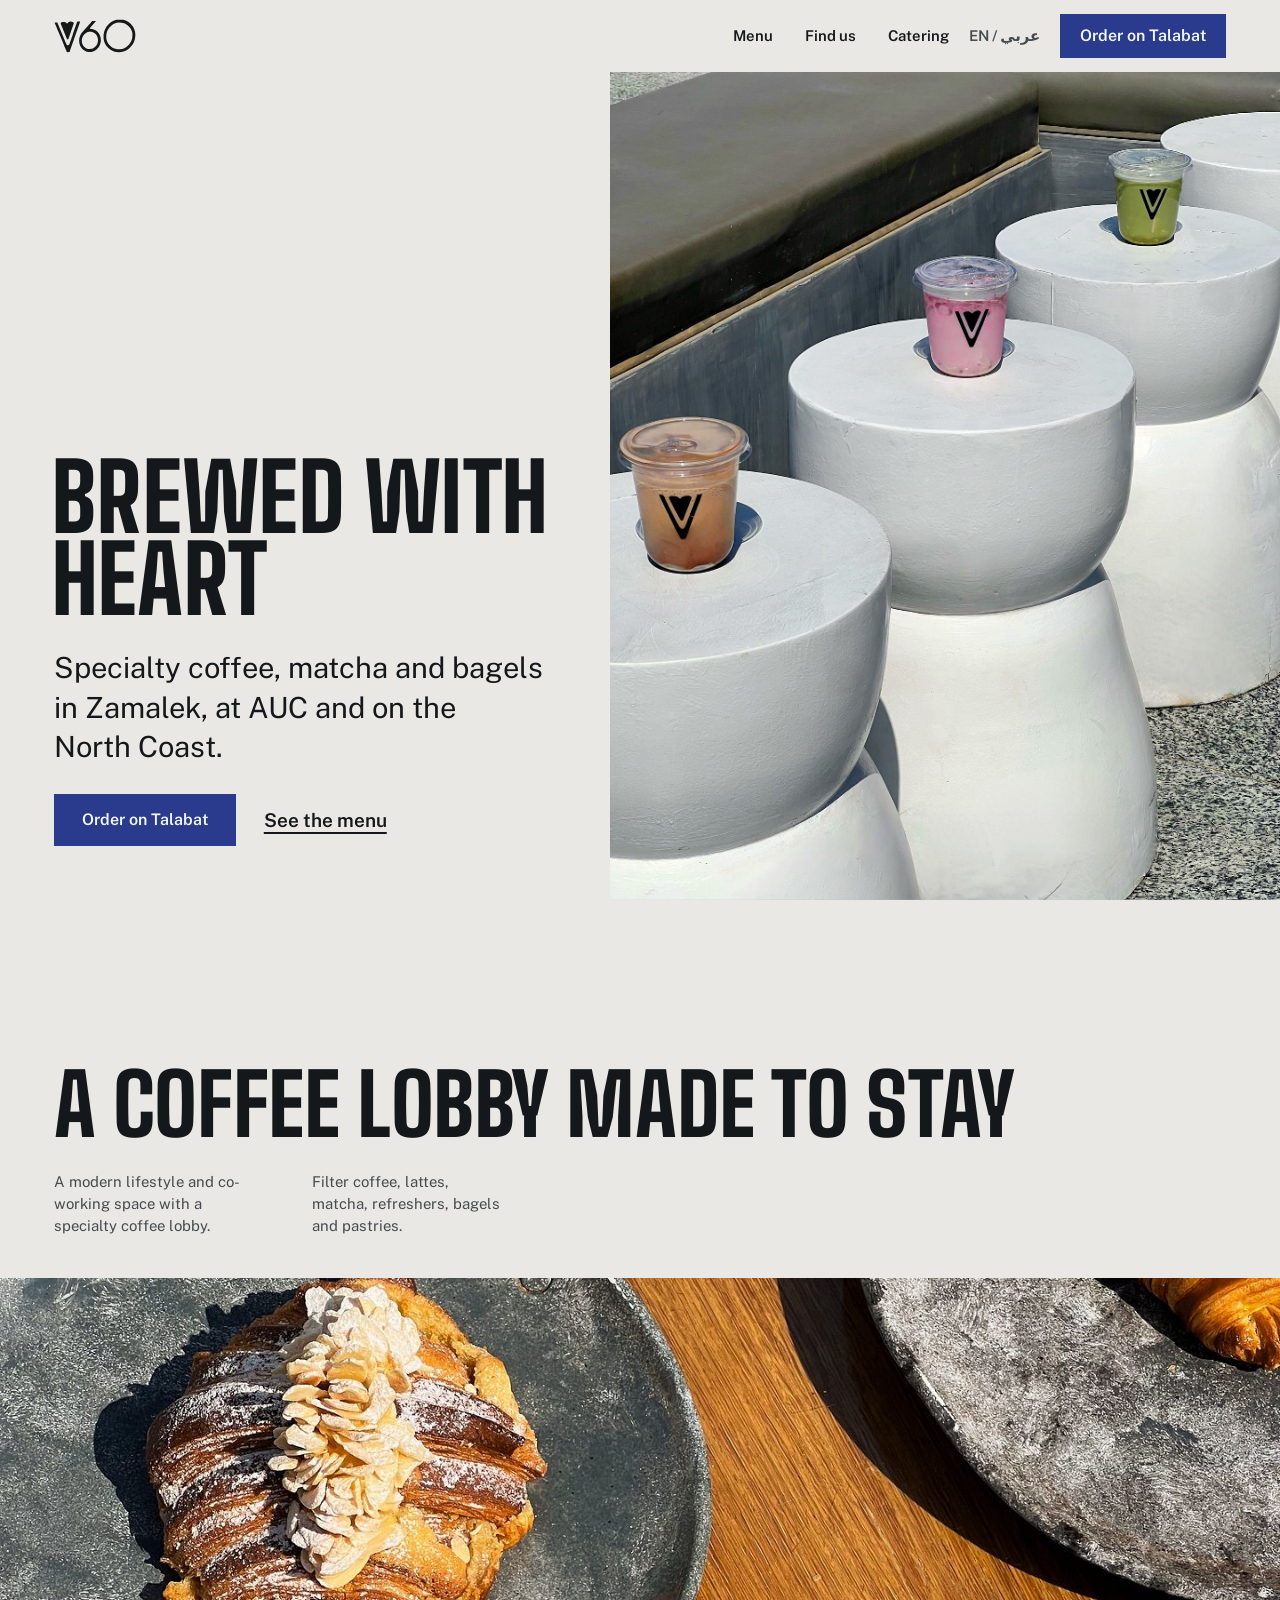
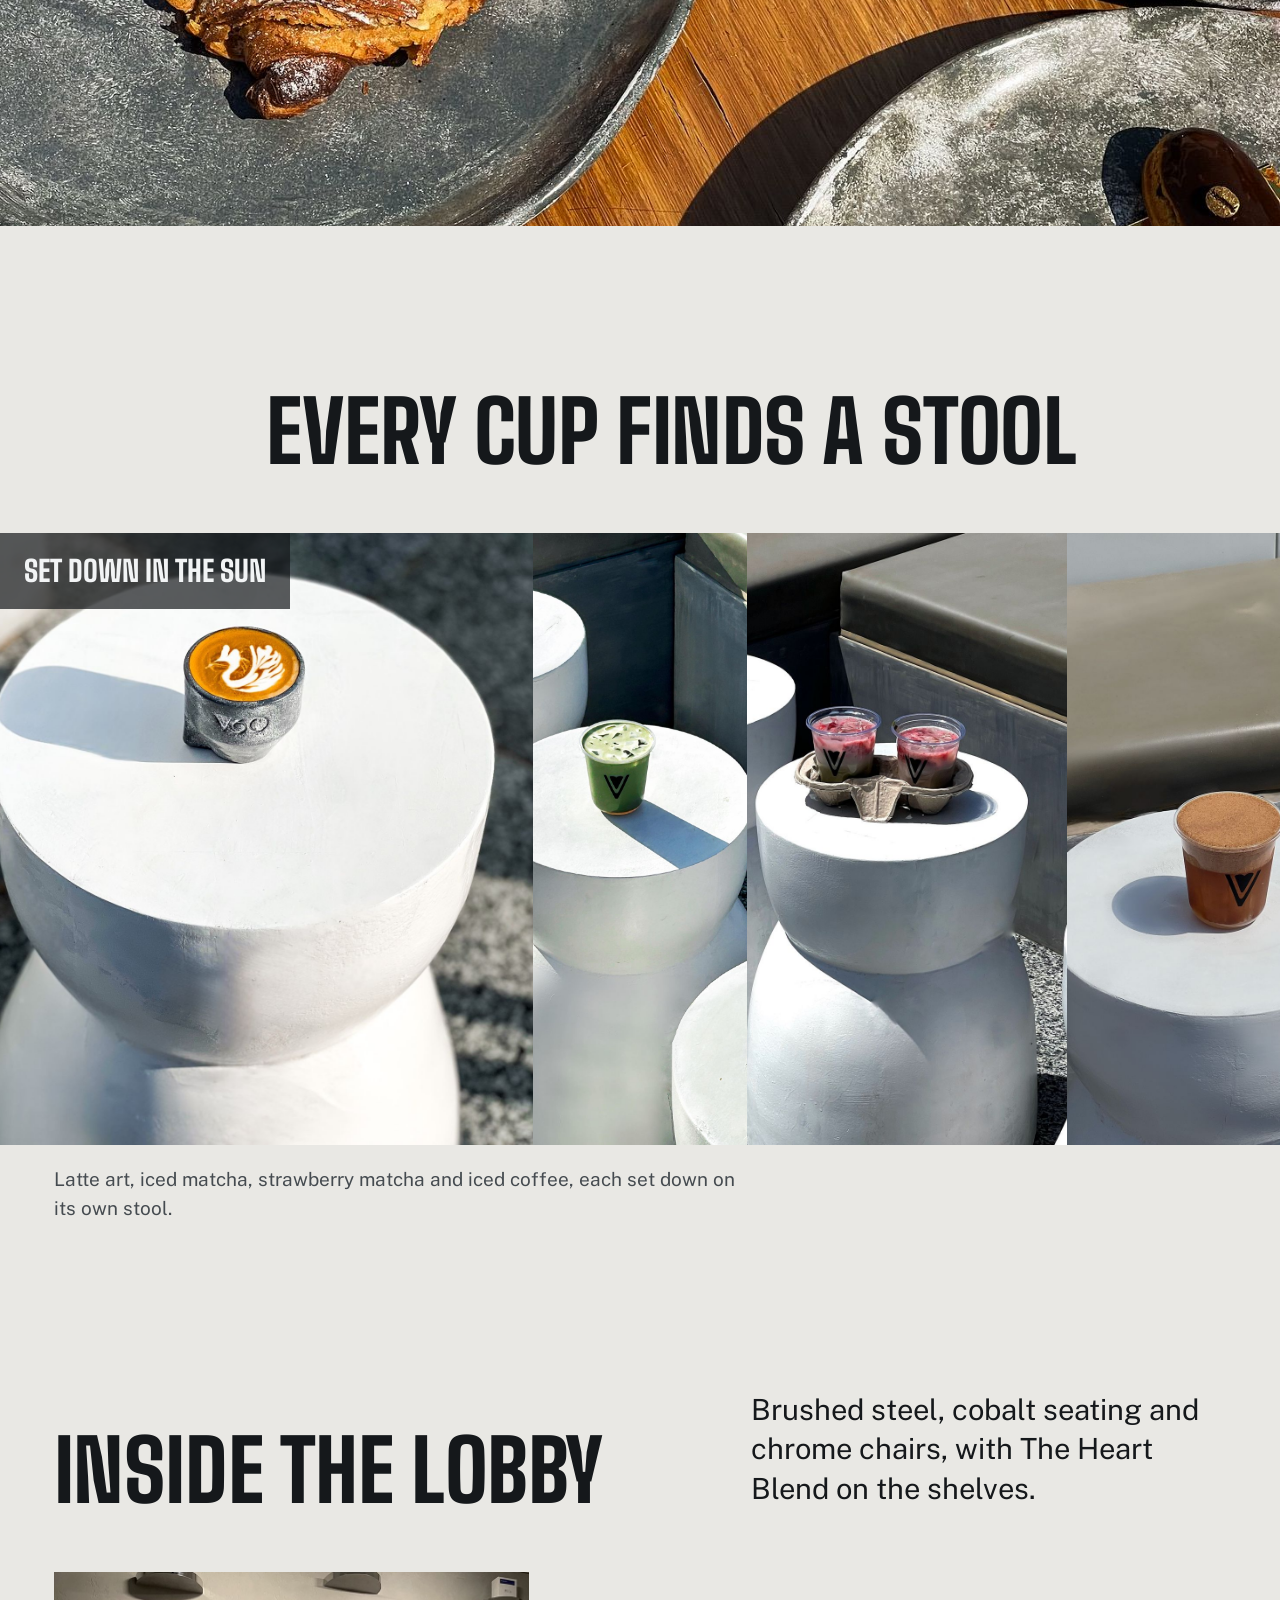
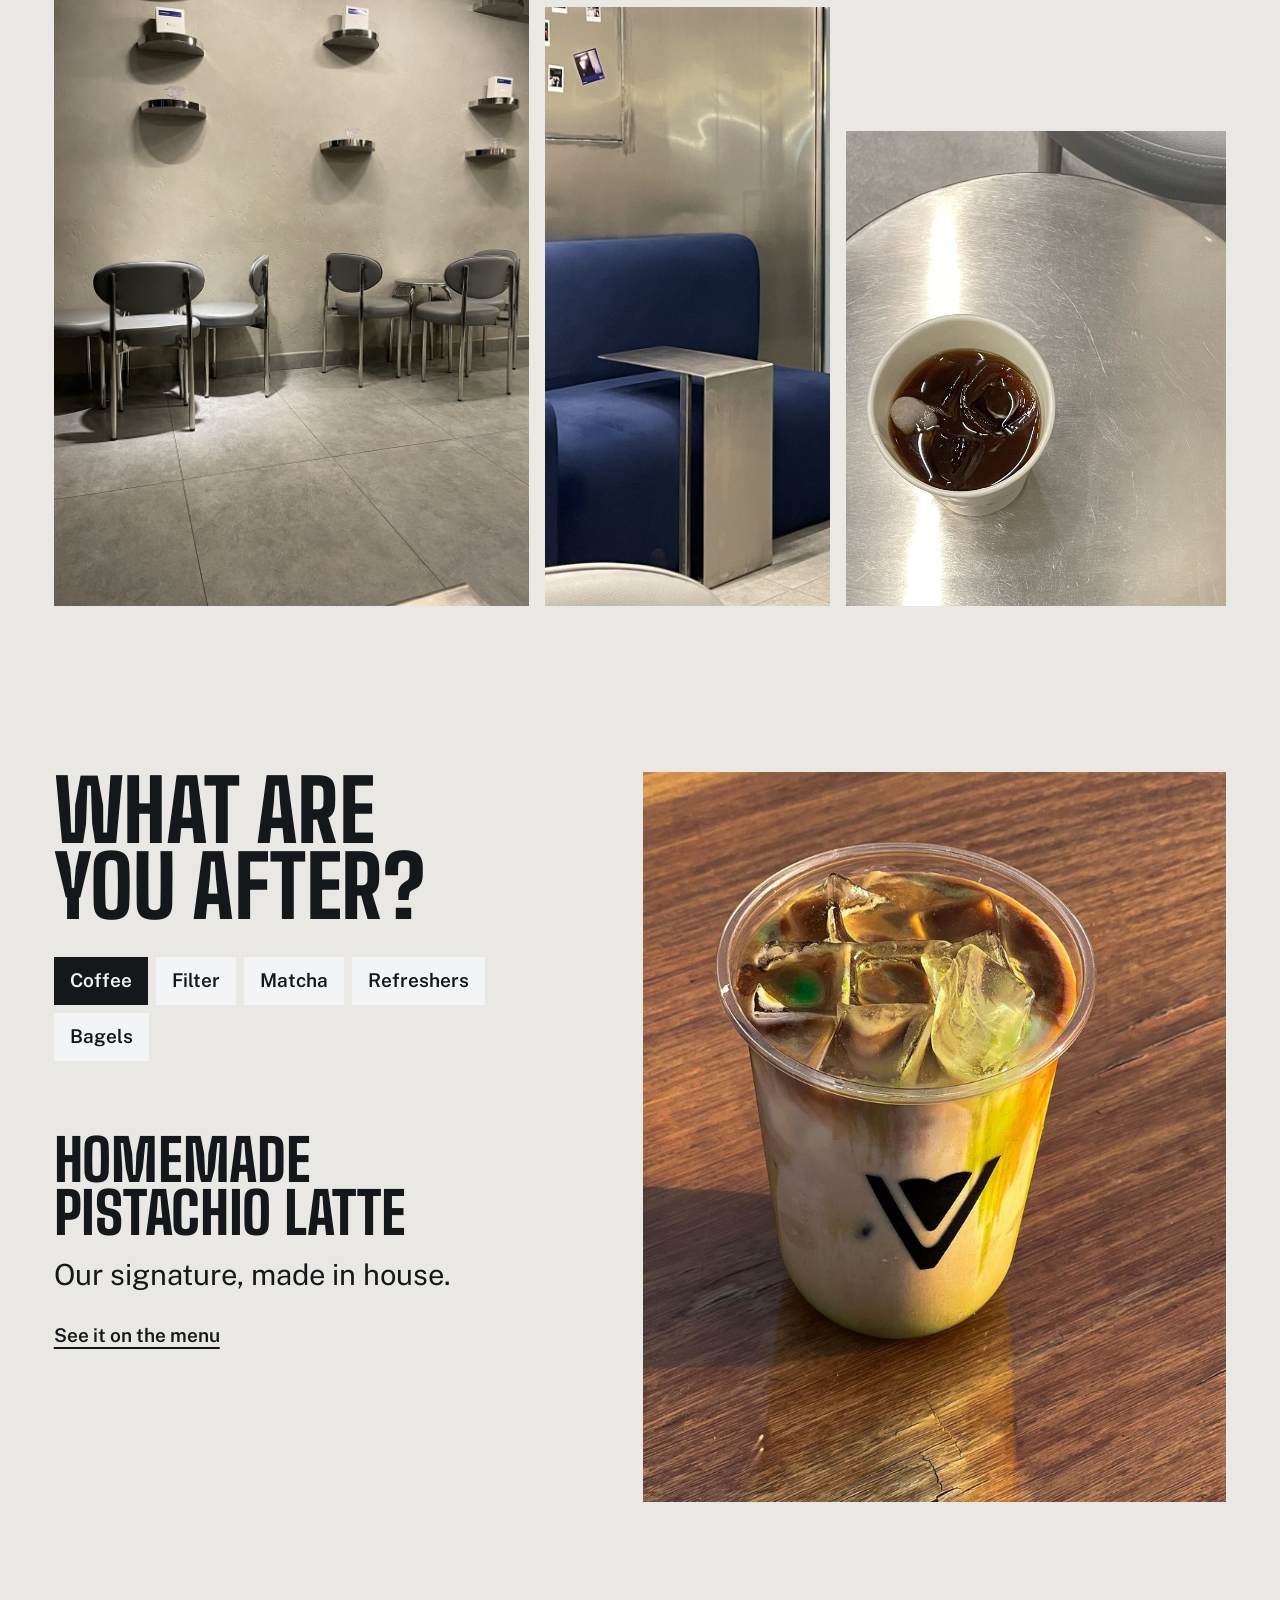
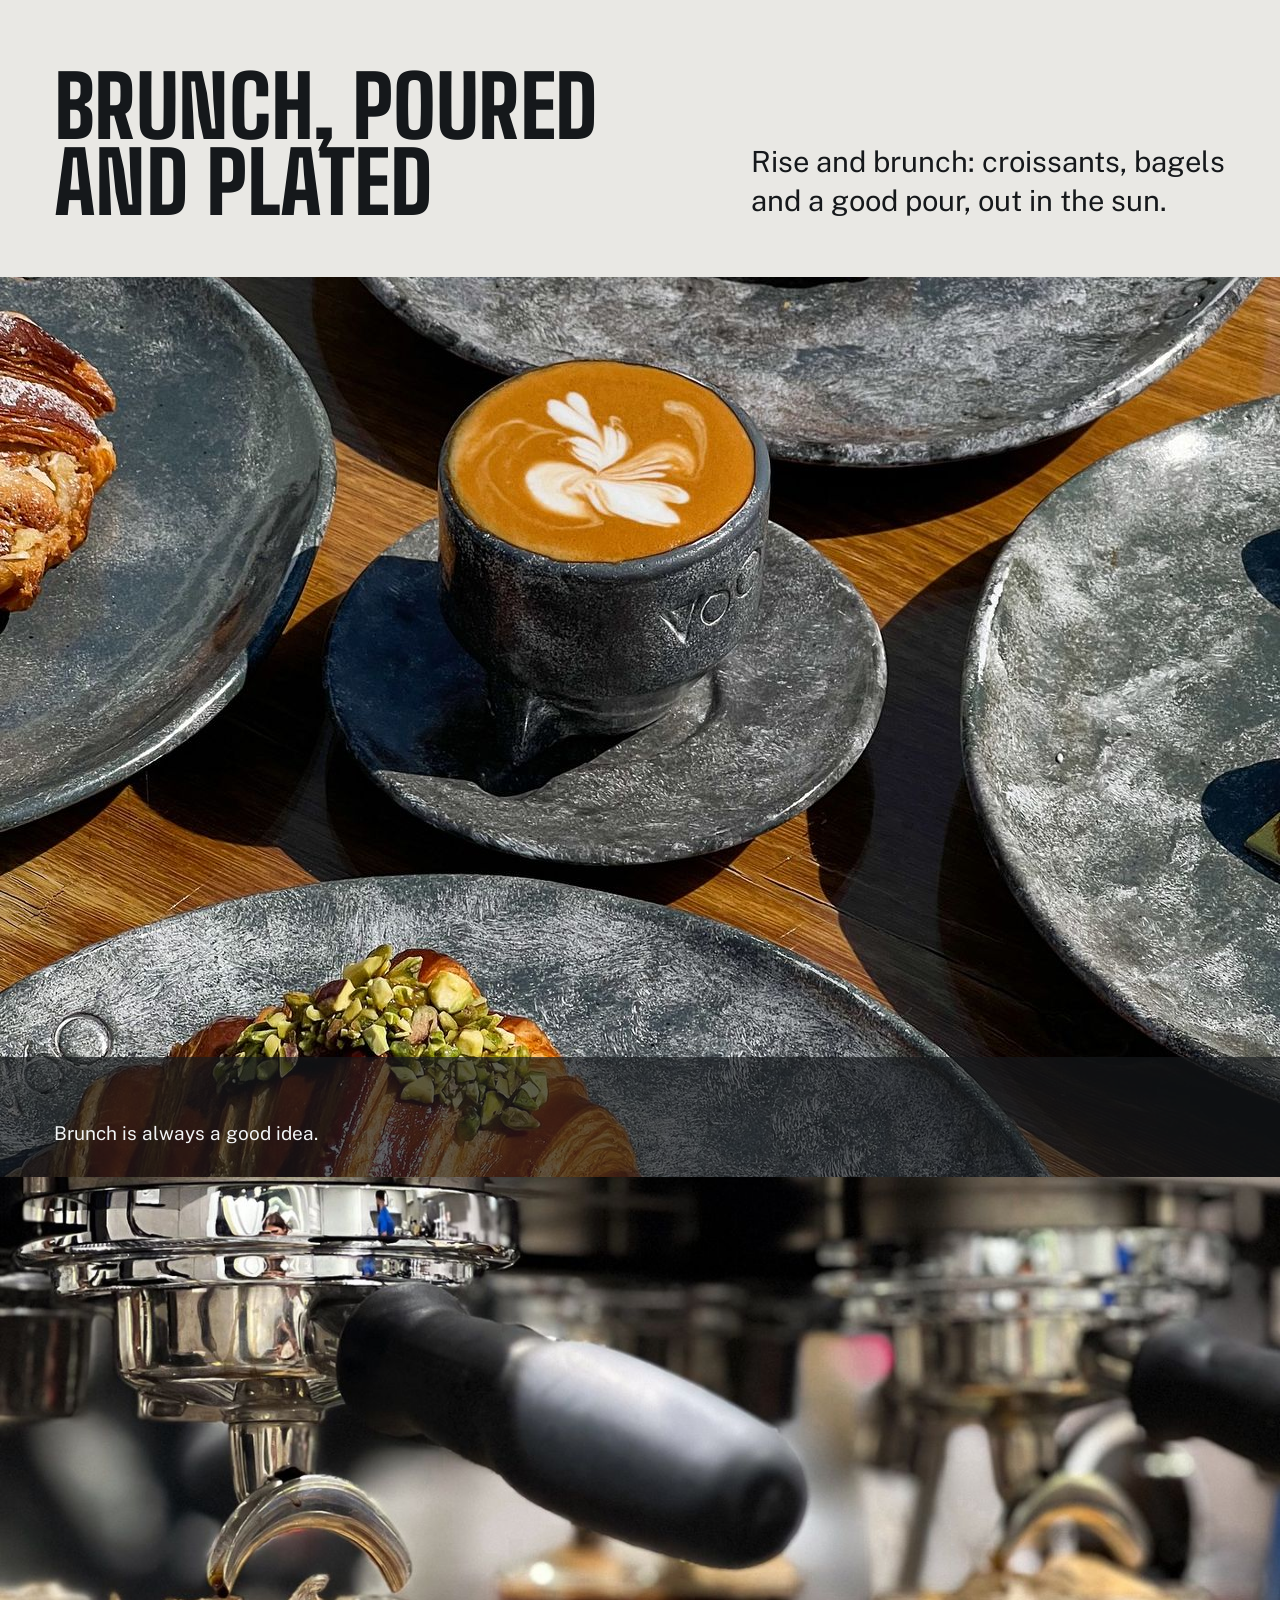
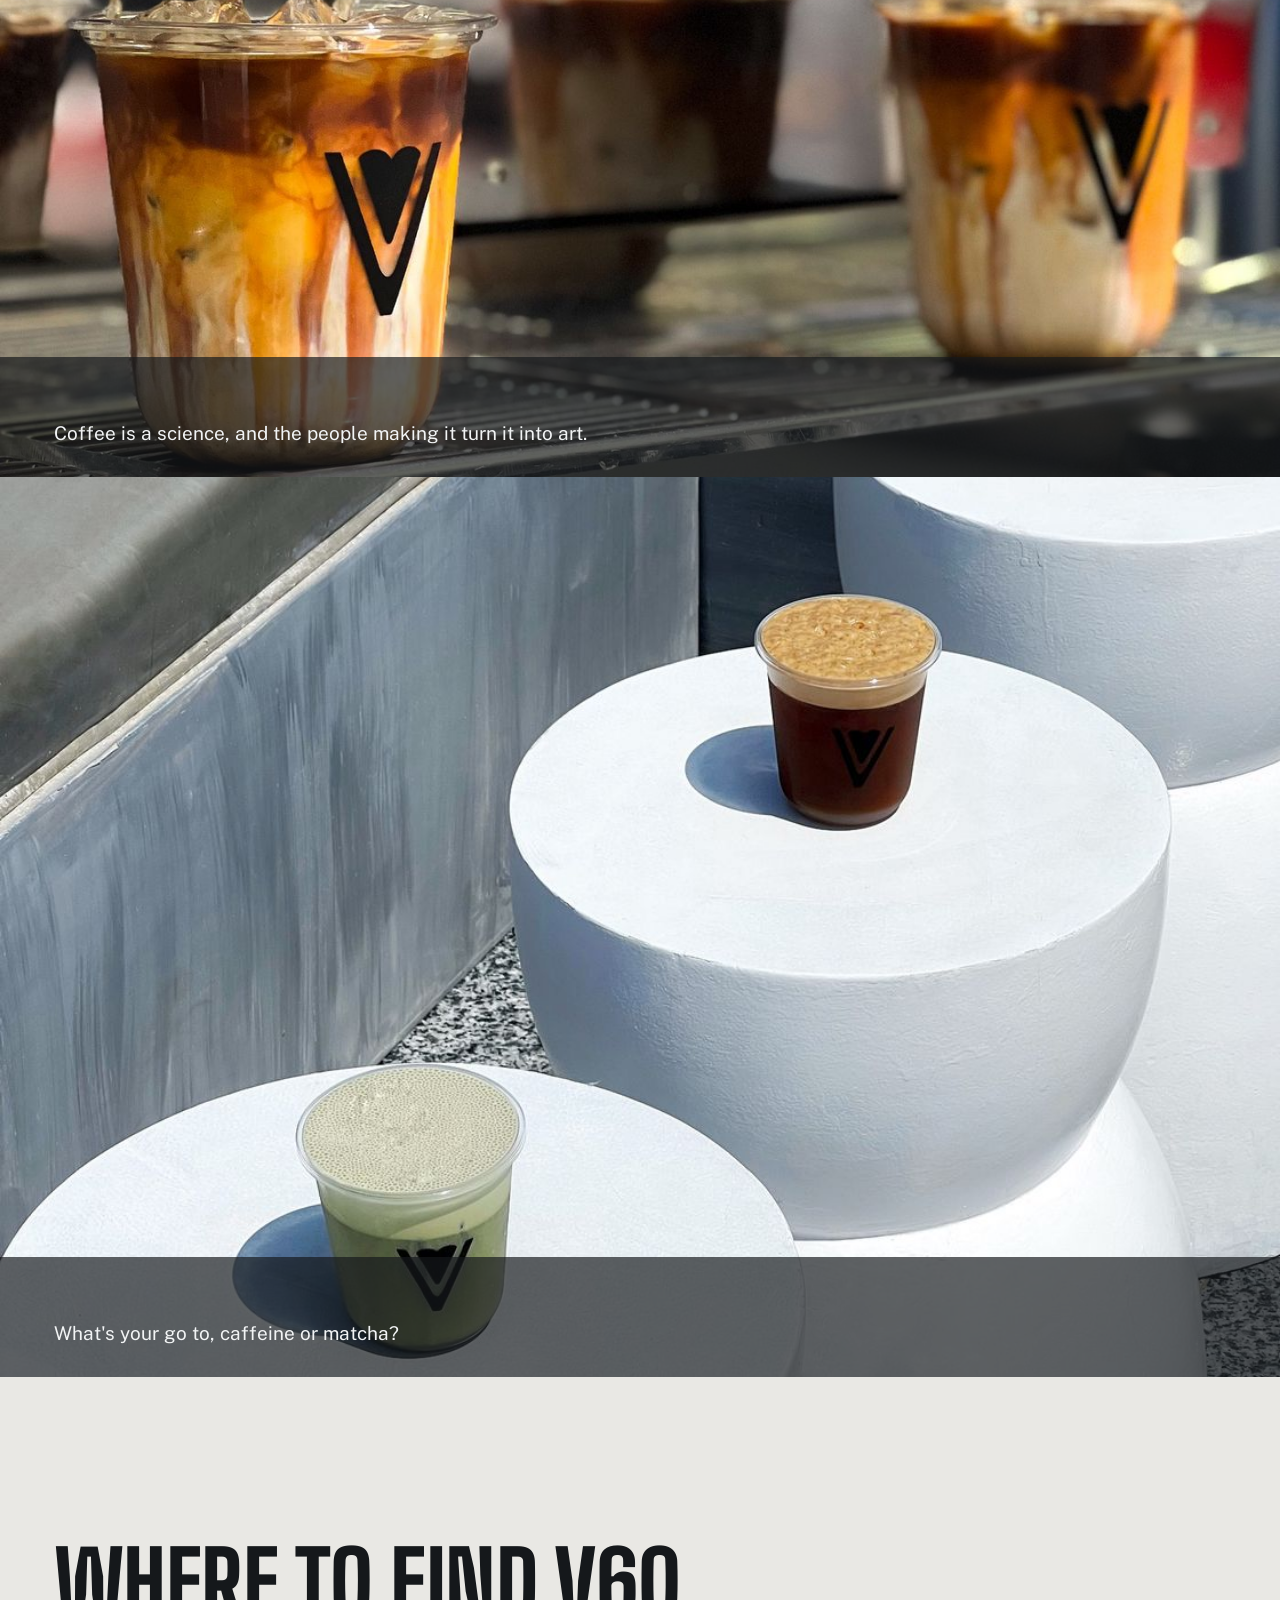
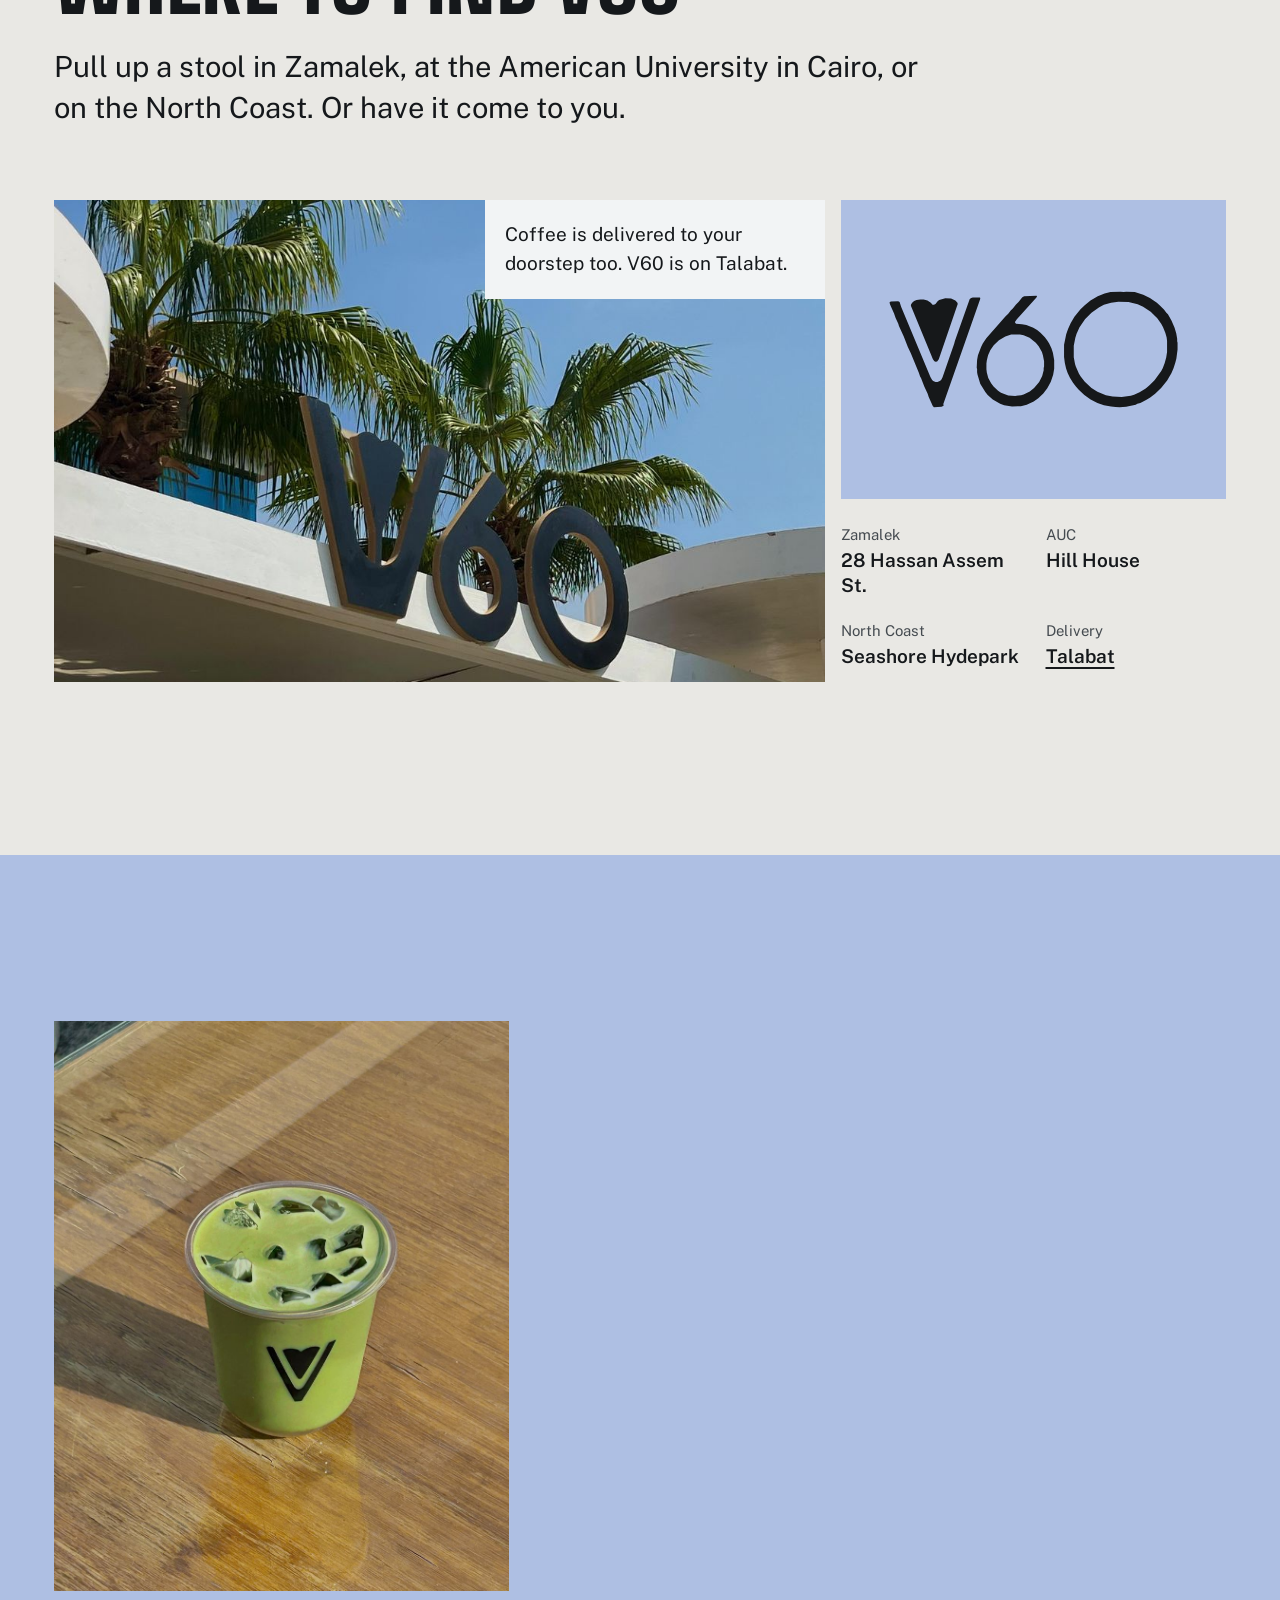
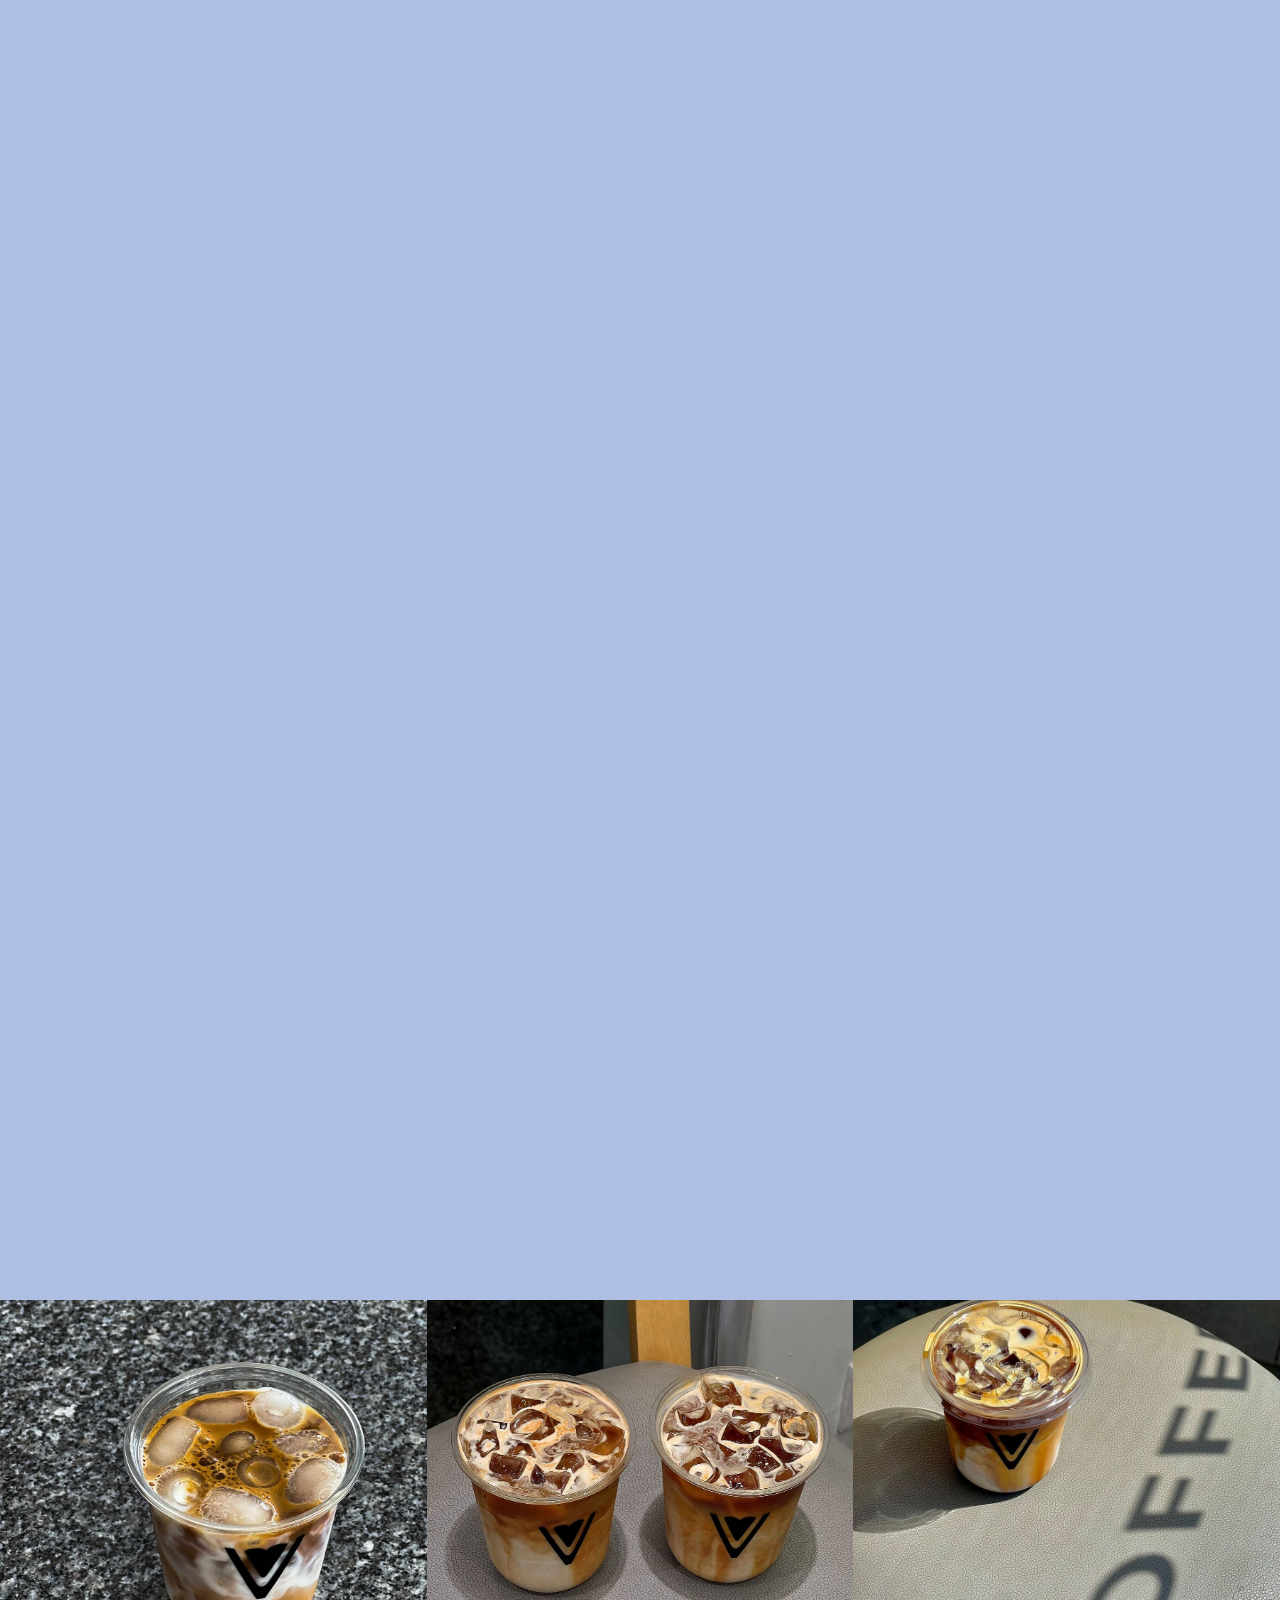
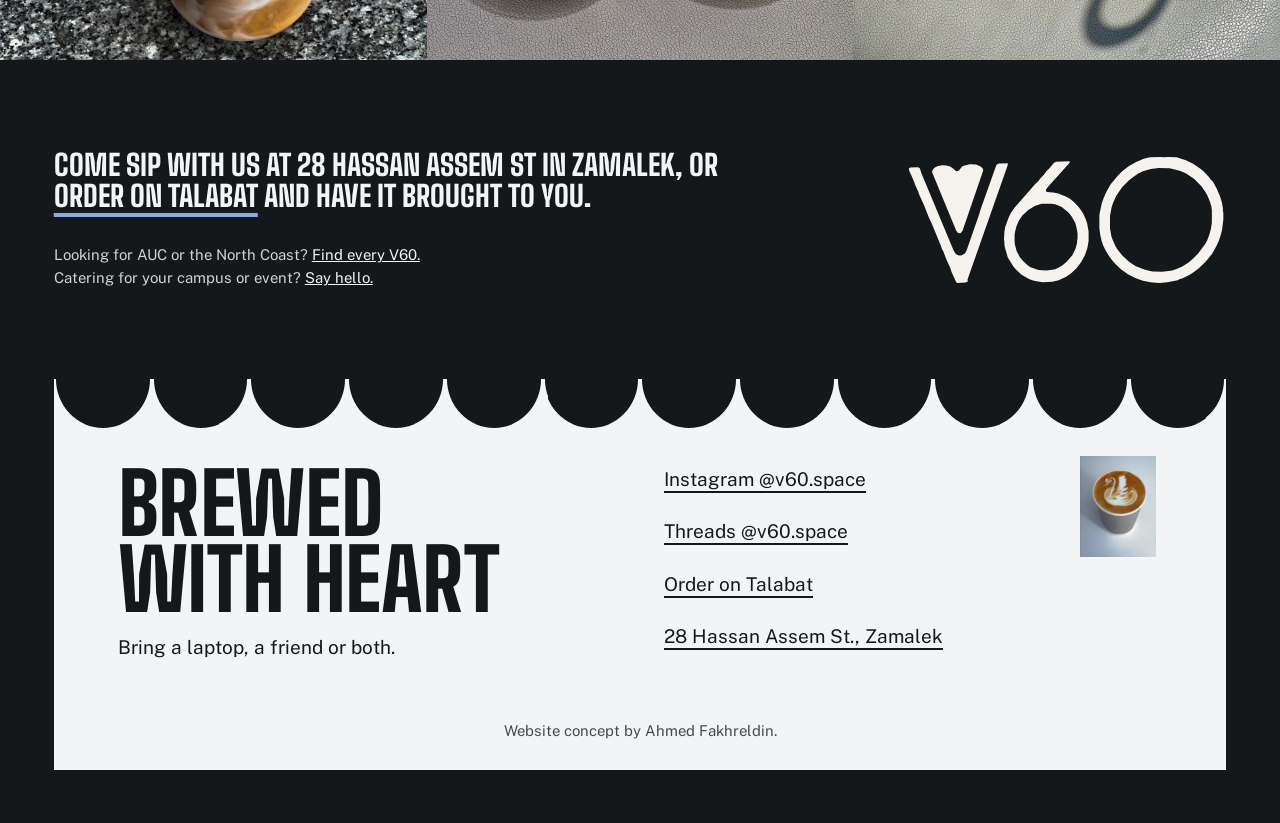
==== commit 83f33316: "Add the lobby chapter and cobalt action colour Co-Authored-By: Claude Sonnet 5.5 <noreply@anthropic." ====
--- a/index.html
+++ b/index.html
@@ -80,6 +80,18 @@
   <p class="band-cap rv">Latte art, iced matcha, strawberry matcha and iced coffee, each set down on its own stool.</p>
 </section>
 
+<section class="lobby" aria-labelledby="lobby-h">
+  <div class="lobby-head">
+    <h2 class="head rv" id="lobby-h">Inside the lobby</h2>
+    <p class="rv" style="--d:80ms">Brushed steel, cobalt seating and chrome chairs, with The Heart Blend on the shelves.</p>
+  </div>
+  <div class="lobby-grid">
+    <figure class="a rv"><img src="assets/img/lobby-shelves-chairs.jpg" width="975" height="1300" alt="Grey leather and chrome chairs under a plaster wall of half-moon steel shelves holding white boxes of The Heart Blend and glass V60 drippers." loading="lazy"></figure>
+    <figure class="b rv" style="--d:80ms"><img src="assets/img/lobby-sofa-steel.jpg" width="604" height="1300" alt="A cobalt velvet sofa with a brushed steel side table against a steel wall with a board of Polaroids." loading="lazy"></figure>
+    <figure class="c rv" style="--d:160ms"><img src="assets/img/lobby-steel-table-coffee.jpg" width="1240" height="880" alt="An iced black coffee in a white cup on a round brushed steel table, seen from above, between two grey leather stools." loading="lazy"></figure>
+  </div>
+</section>
+
 <section class="pick" aria-labelledby="pick-h">
   <h2 class="head rv" id="pick-h">What are you after?</h2>
   <fieldset class="chips rv" data-picker>
@@ -122,8 +134,8 @@
 </section>
 
 <section class="about" aria-labelledby="about-h">
-  <h2 class="head rv" id="about-h">Where to find V60</h2>
-  <p class="lead rv" style="--d:80ms">Pull up a stool in Zamalek, at the American University in Cairo, or on the North Coast. Or have it come to you.</p>
+  <h2 class="head" id="about-h">Where to find V60</h2>
+  <p class="lead">Pull up a stool in Zamalek, at the American University in Cairo, or on the North Coast. Or have it come to you.</p>
   <div class="tiles">
     <figure class="photo-wide rv" style="margin:0">
       <img src="assets/img/sign-palms-booth.jpg" width="1012" height="1800" alt="The V60 sign in dark letters with gold edges above a coffee stand, under palm trees and blue sky." loading="lazy">
--- a/assets/styles.css
+++ b/assets/styles.css
@@ -4,8 +4,9 @@
   --ink:#15181B;
   --ink-soft:#454B50;
   --sky:#AEBFE3;
-  --accent:#6F94D2;
-  --accent-deep:#5B82C4;
+  --accent:#2A3A8C;
+  --accent-deep:#202D72;
+  --accent-lt:#8FA8E0;
   --granite:#2A2F31;
 
   --m:clamp(20px,4.2vw,64px);
@@ -46,7 +47,7 @@
 .burger{display:none;background:none;border:0;padding:0 4px;min-height:44px;font-size:var(--step-small);font-weight:600;cursor:pointer}
 .panel-nav{display:none}
 
-.btn{display:inline-flex;align-items:center;justify-content:center;min-height:52px;padding:0 28px;background:var(--accent);color:var(--ink);font:600 1rem/1 "Public Sans",sans-serif;text-decoration:none;border:0;cursor:pointer;white-space:nowrap;transition:transform .16s var(--ease),background-color .16s var(--ease)}
+.btn{display:inline-flex;align-items:center;justify-content:center;min-height:52px;padding:0 28px;background:var(--accent);color:var(--paper);font:600 1rem/1 "Public Sans",sans-serif;text-decoration:none;border:0;cursor:pointer;white-space:nowrap;transition:transform .16s var(--ease),background-color .16s var(--ease)}
 .btn:active{transform:scale(.97)}
 .tlink{font-weight:600;text-decoration:underline;text-decoration-thickness:2px;text-underline-offset:5px;display:inline-flex;align-items:center;min-height:44px}
 @media (hover:hover) and (pointer:fine){
@@ -91,6 +92,17 @@
 .panel-title{position:absolute;top:0;left:0;max-width:16em;padding:24px;background:rgba(21,24,27,.7);color:var(--paper);font-family:"Big Shoulders",sans-serif;font-weight:800;text-transform:uppercase;font-size:var(--step-lead);line-height:.95}
 .band-cap{padding:20px var(--m) 0;max-width:calc(36em + var(--m) * 2);color:var(--ink-soft)}
 @media (hover:hover) and (pointer:fine){.band .panel:hover{flex-grow:6}}
+
+/* lobby */
+.lobby{padding:var(--gap) var(--m) 0}
+.lobby-head{display:grid;grid-template-columns:minmax(0,7fr) minmax(0,5fr);gap:32px;align-items:end}
+.lobby-head p{font-size:var(--step-lead);line-height:1.35;max-width:22em}
+.lobby-grid{display:grid;grid-template-columns:minmax(0,5fr) minmax(0,3fr) minmax(0,4fr);gap:16px;margin-top:64px;align-items:end}
+.lobby-grid figure{margin:0;overflow:hidden;background:var(--sky)}
+.lobby-grid img{width:100%;height:100%;object-fit:cover}
+.lobby-grid .a{aspect-ratio:3/4}
+.lobby-grid .b{aspect-ratio:1/2.1}
+.lobby-grid .c{aspect-ratio:4/5}
 
 /* picker */
 .pick{display:grid;grid-template-columns:minmax(0,5fr) minmax(0,6fr);grid-template-areas:"h photo" "chips photo" "out photo";grid-template-rows:auto auto 1fr;column-gap:clamp(32px,8vw,128px);padding:var(--gap) var(--m) 0;align-items:start}
@@ -159,7 +171,7 @@
 .end{background:var(--ink);color:var(--paper)}
 .field{display:grid;grid-template-columns:minmax(0,7fr) minmax(0,5fr);gap:32px;padding:clamp(56px,7vw,96px) var(--m);align-items:center}
 .field .say{font-family:"Big Shoulders",sans-serif;font-weight:800;text-transform:uppercase;font-size:var(--step-lead);line-height:1.05;max-width:24em}
-.field .say a{text-decoration:underline;text-decoration-thickness:4px;text-underline-offset:6px;text-decoration-color:var(--accent)}
+.field .say a{text-decoration:underline;text-decoration-thickness:4px;text-underline-offset:6px;text-decoration-color:var(--accent-lt)}
 .field .small{margin-top:32px;max-width:34em;font-size:var(--step-small);color:#CFD3D6}
 .field .small a{color:var(--paper)}
 .field img{width:min(320px,70%);justify-self:end}
@@ -274,6 +286,11 @@
   .caps p{width:auto;max-width:22em}
   .pano img{aspect-ratio:4/5;object-position:50% 50%}
   .band-head{padding-left:var(--m)}
+  .lobby-head{grid-template-columns:minmax(0,1fr)}
+  .lobby-grid{grid-template-columns:minmax(0,1fr) minmax(0,1fr);margin-top:40px}
+  .lobby-grid .a{grid-column:1/-1;aspect-ratio:4/5}
+  .lobby-grid .b{aspect-ratio:1/2}
+  .lobby-grid .c{aspect-ratio:3/5}
   .band{display:grid;grid-template-columns:1.78fr 1fr;grid-template-rows:1fr 1fr;height:84svh;margin-top:40px}
   .panel:nth-child(n){flex:none}
   .panel:nth-child(3){grid-column:1}
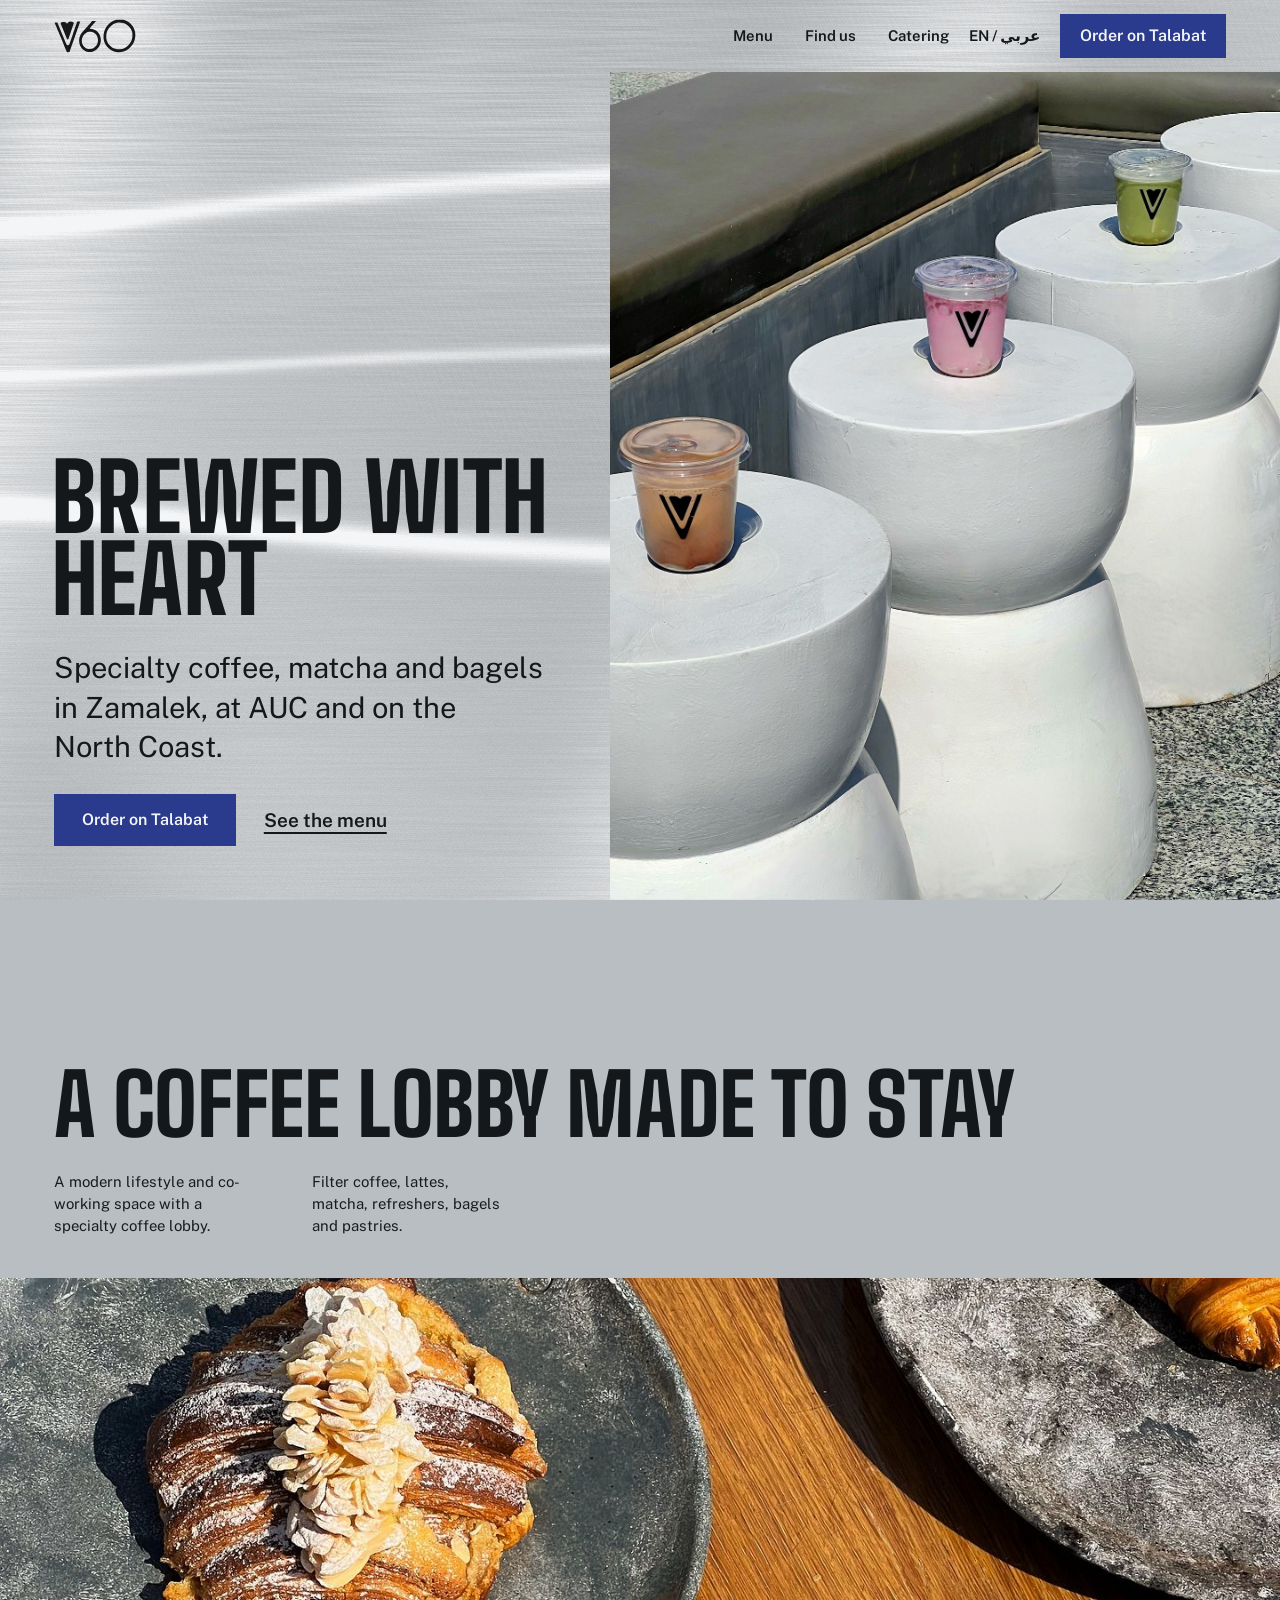
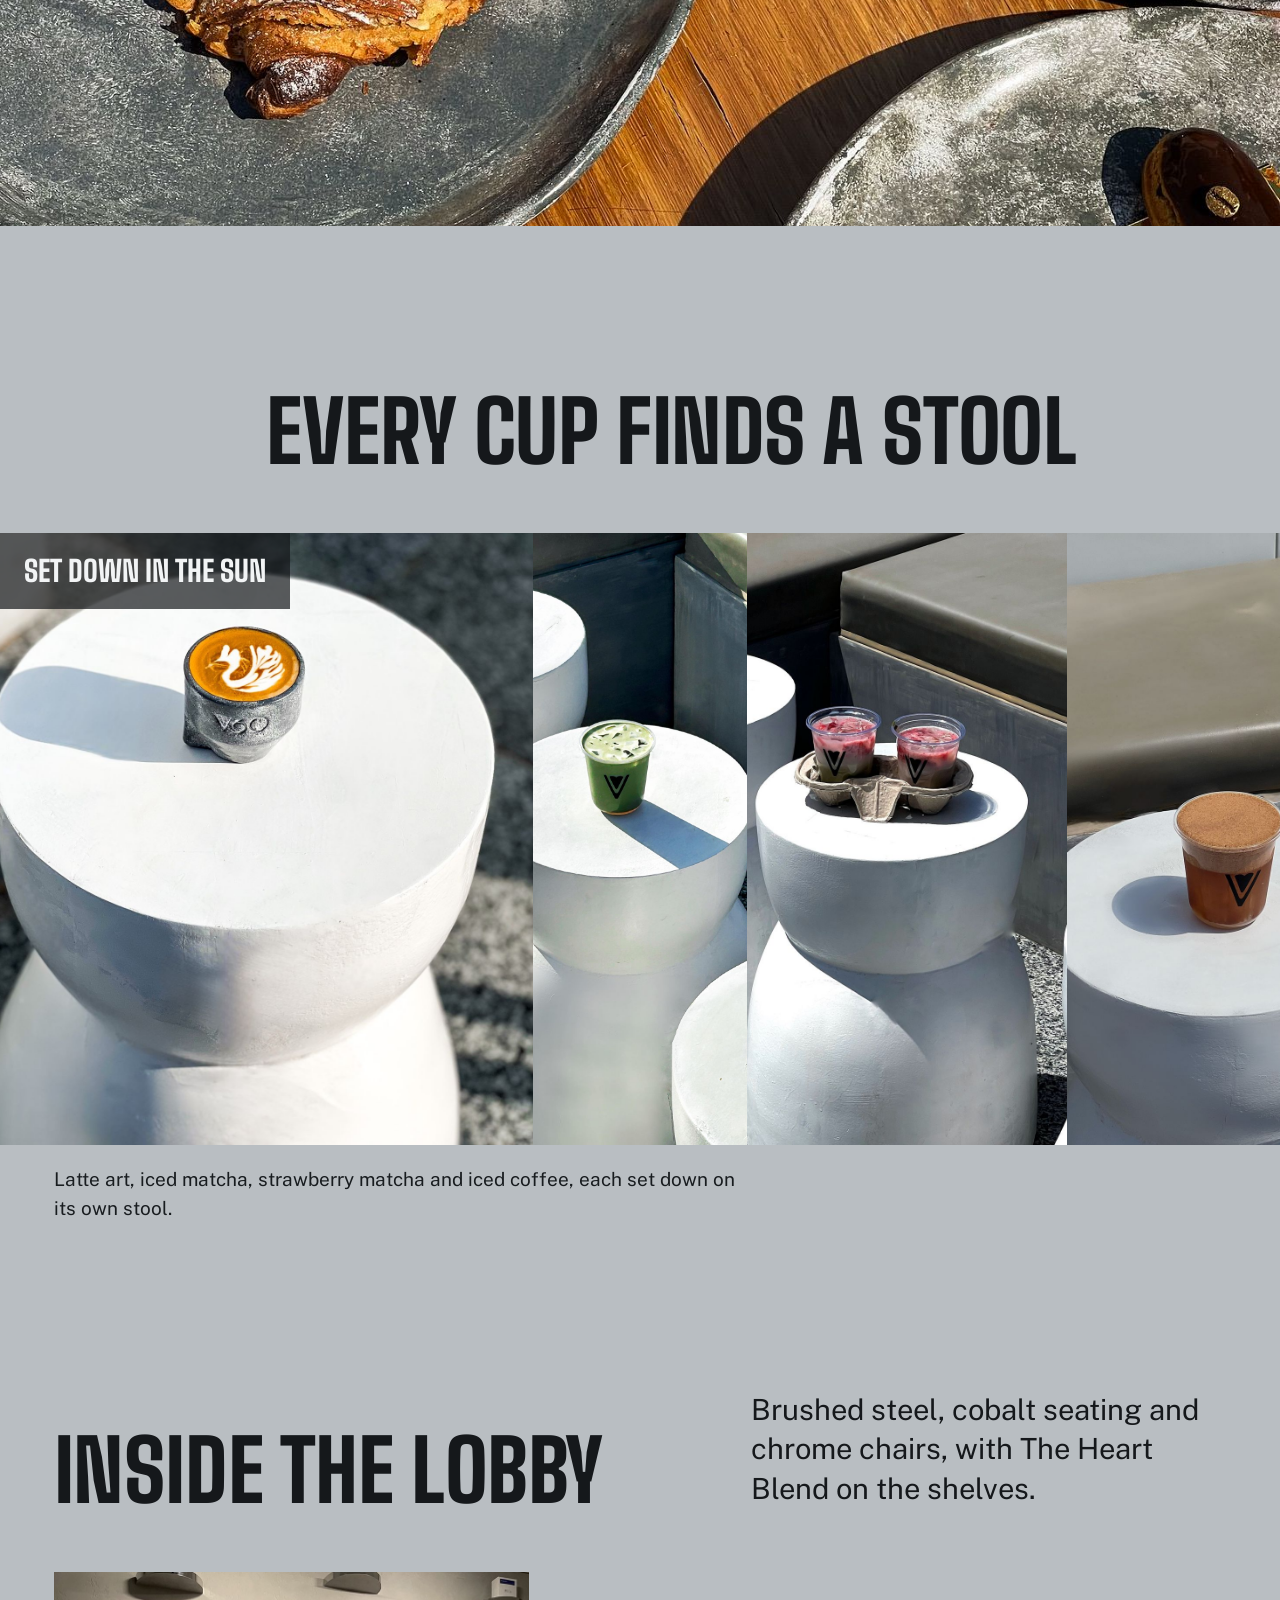
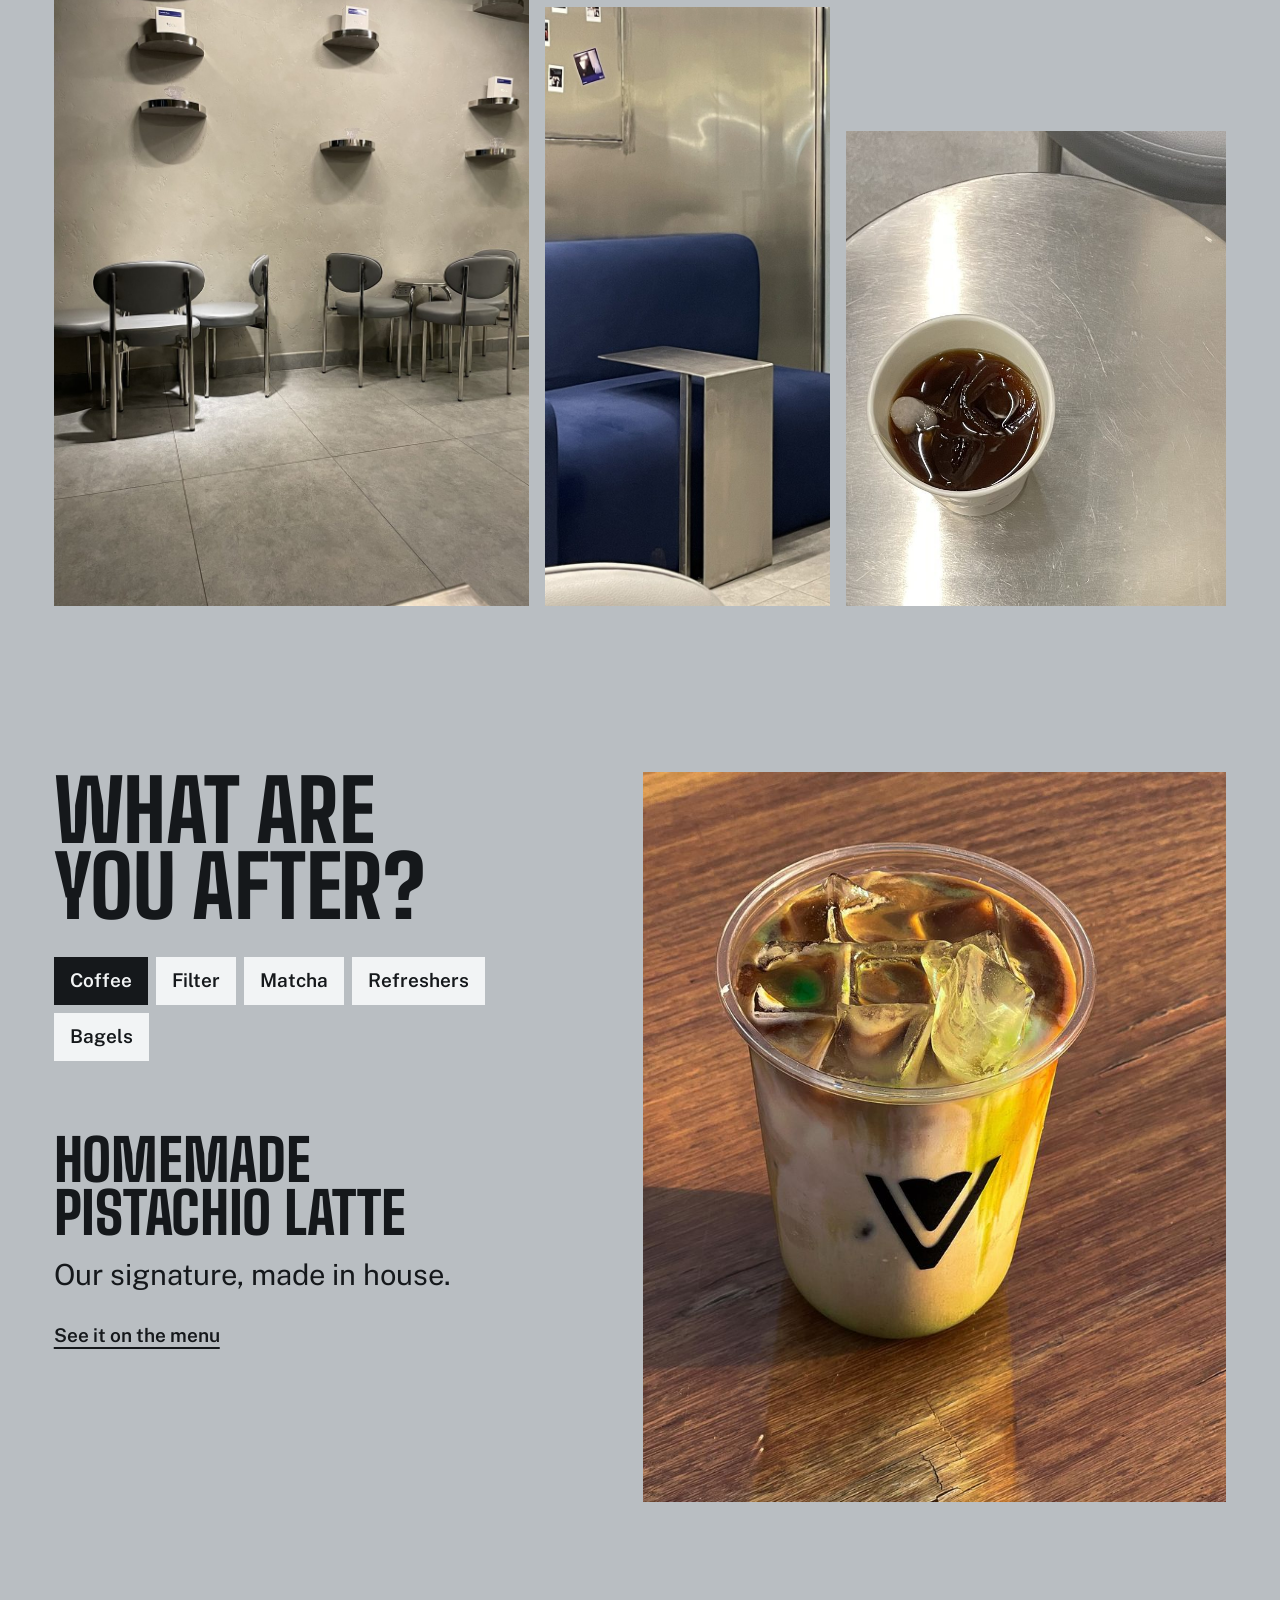
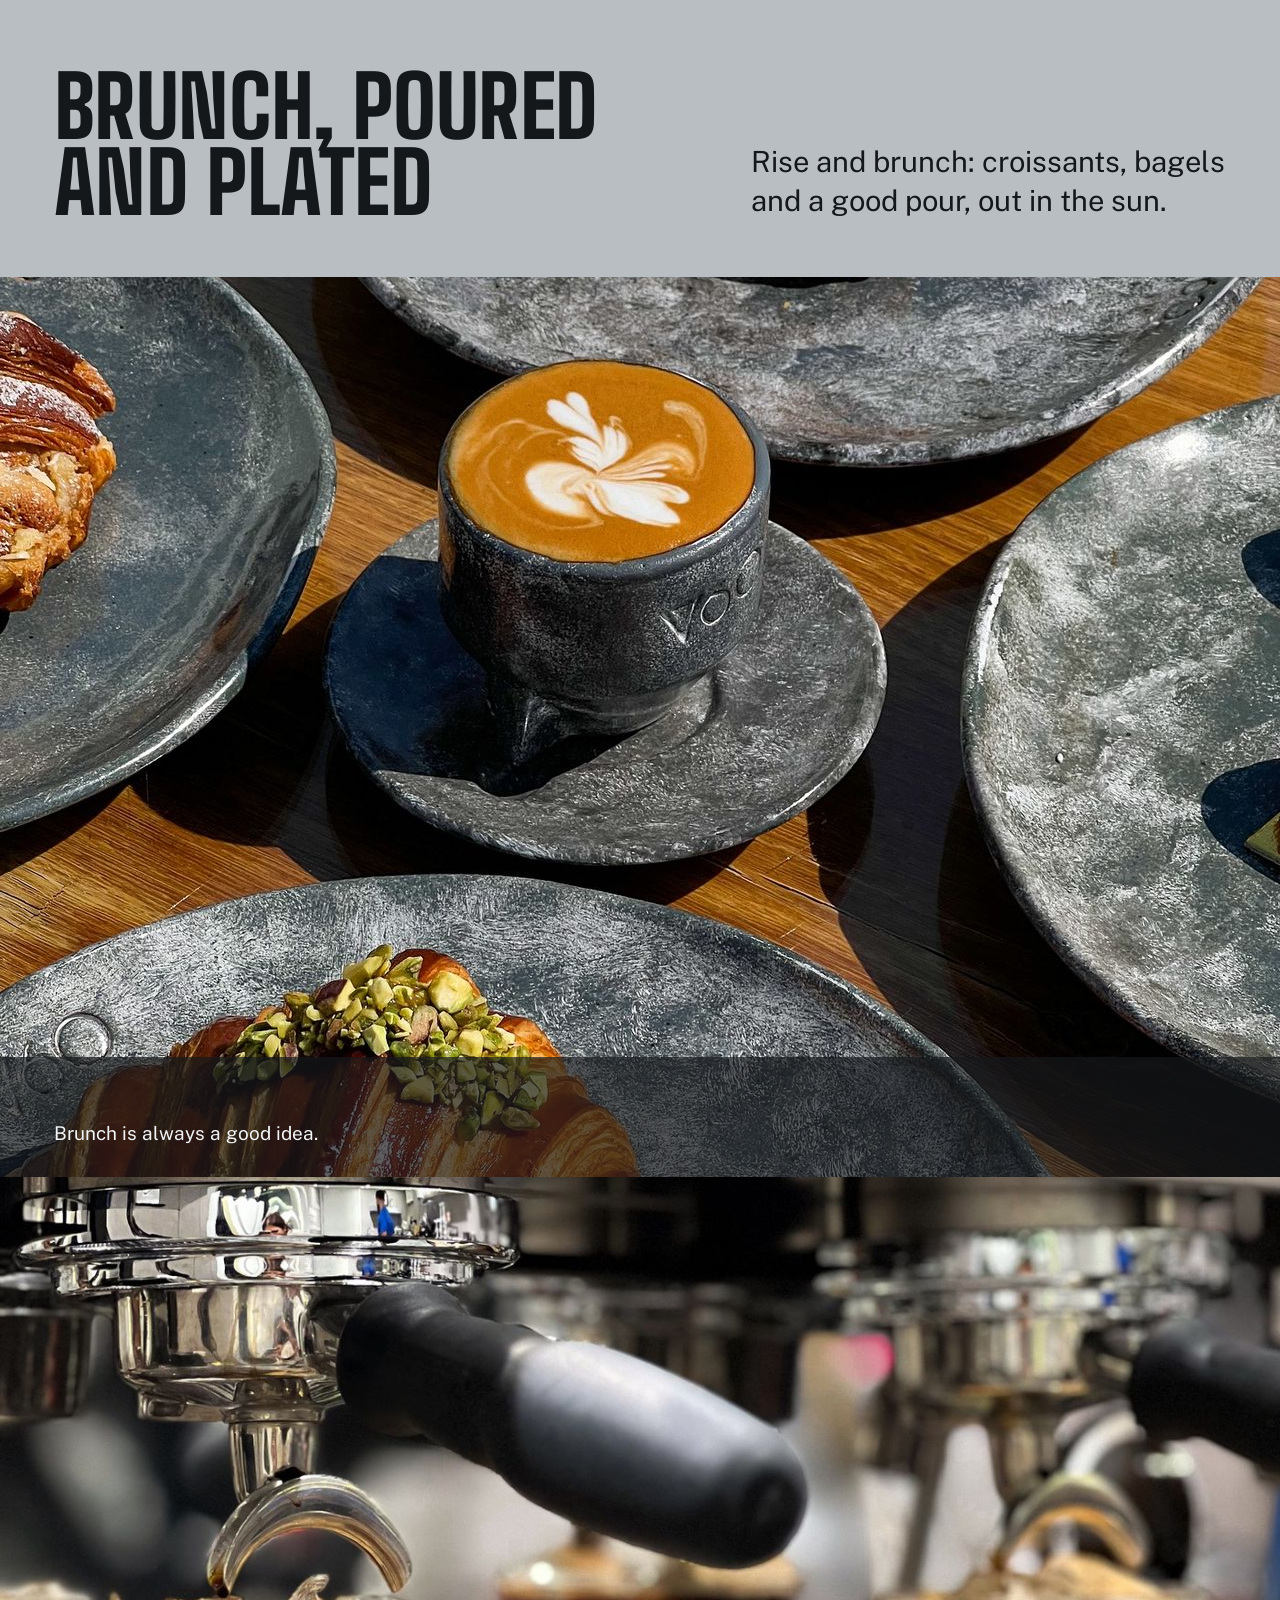
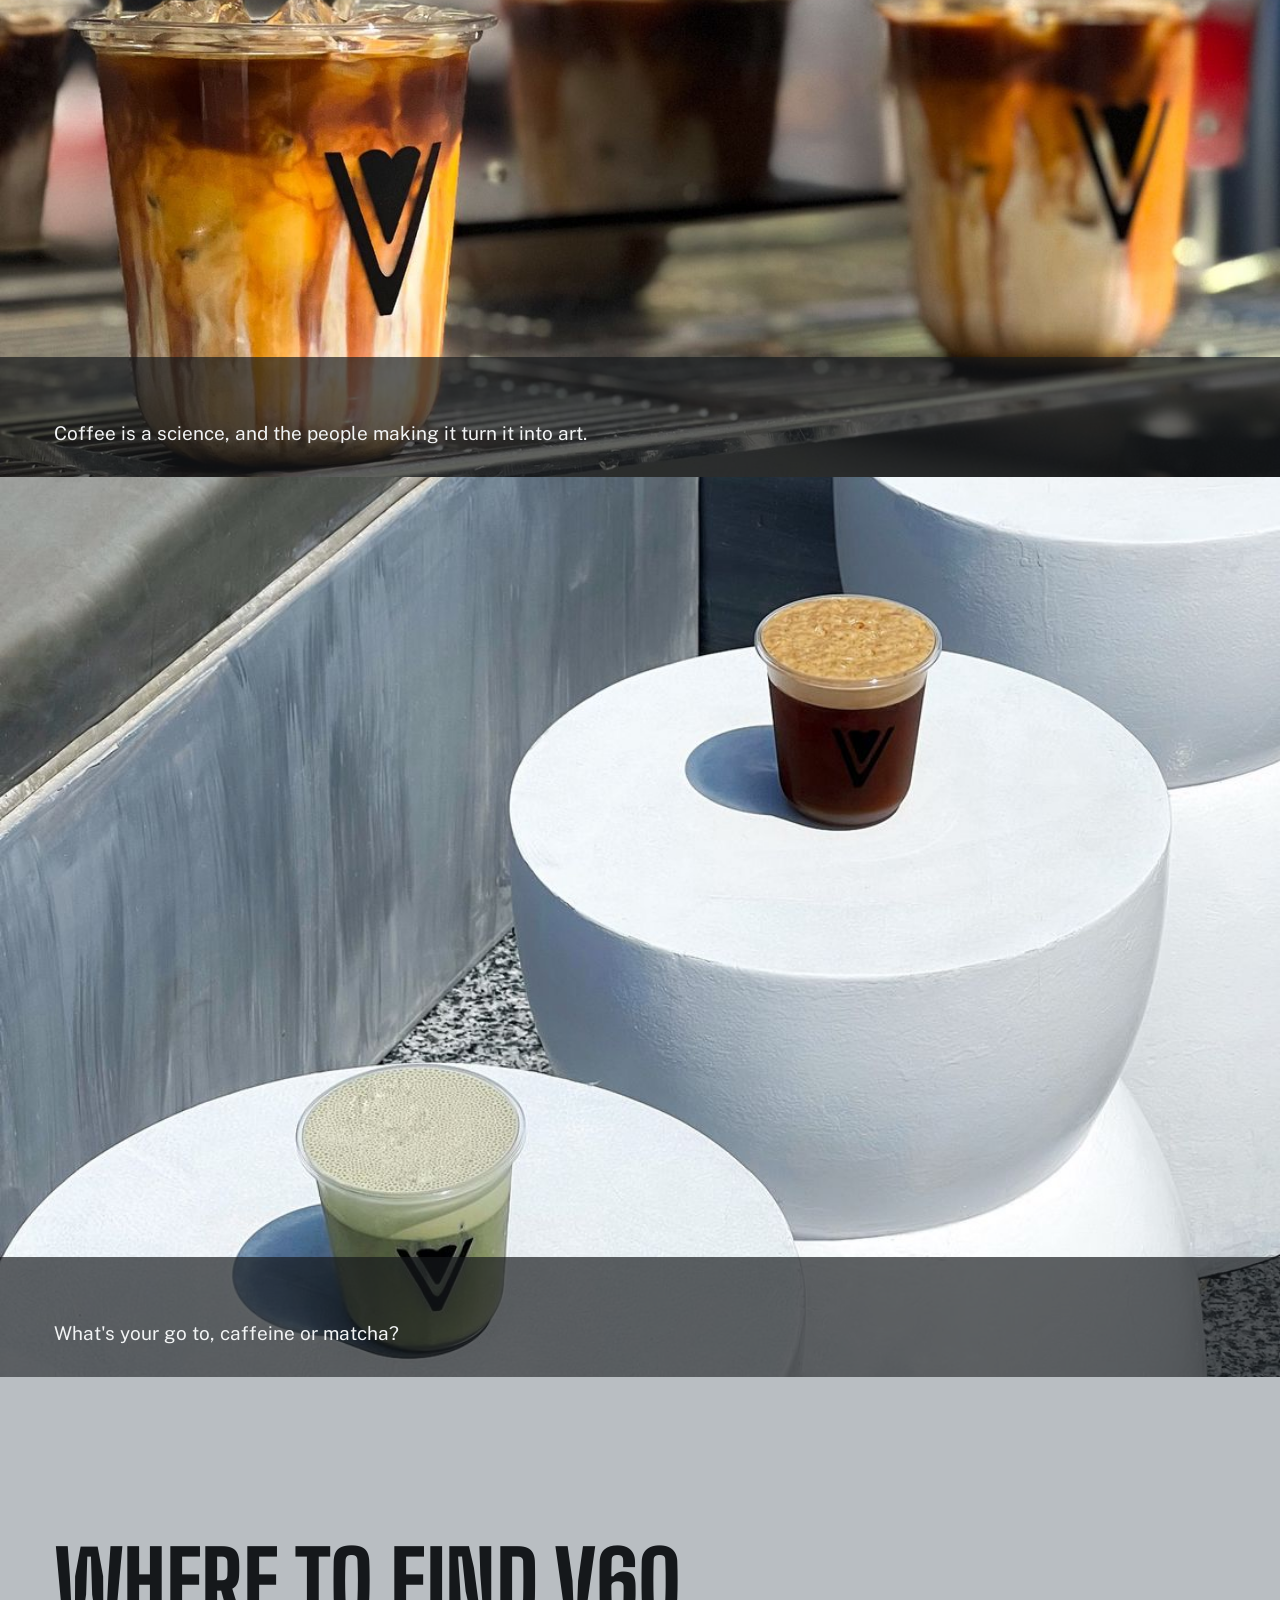
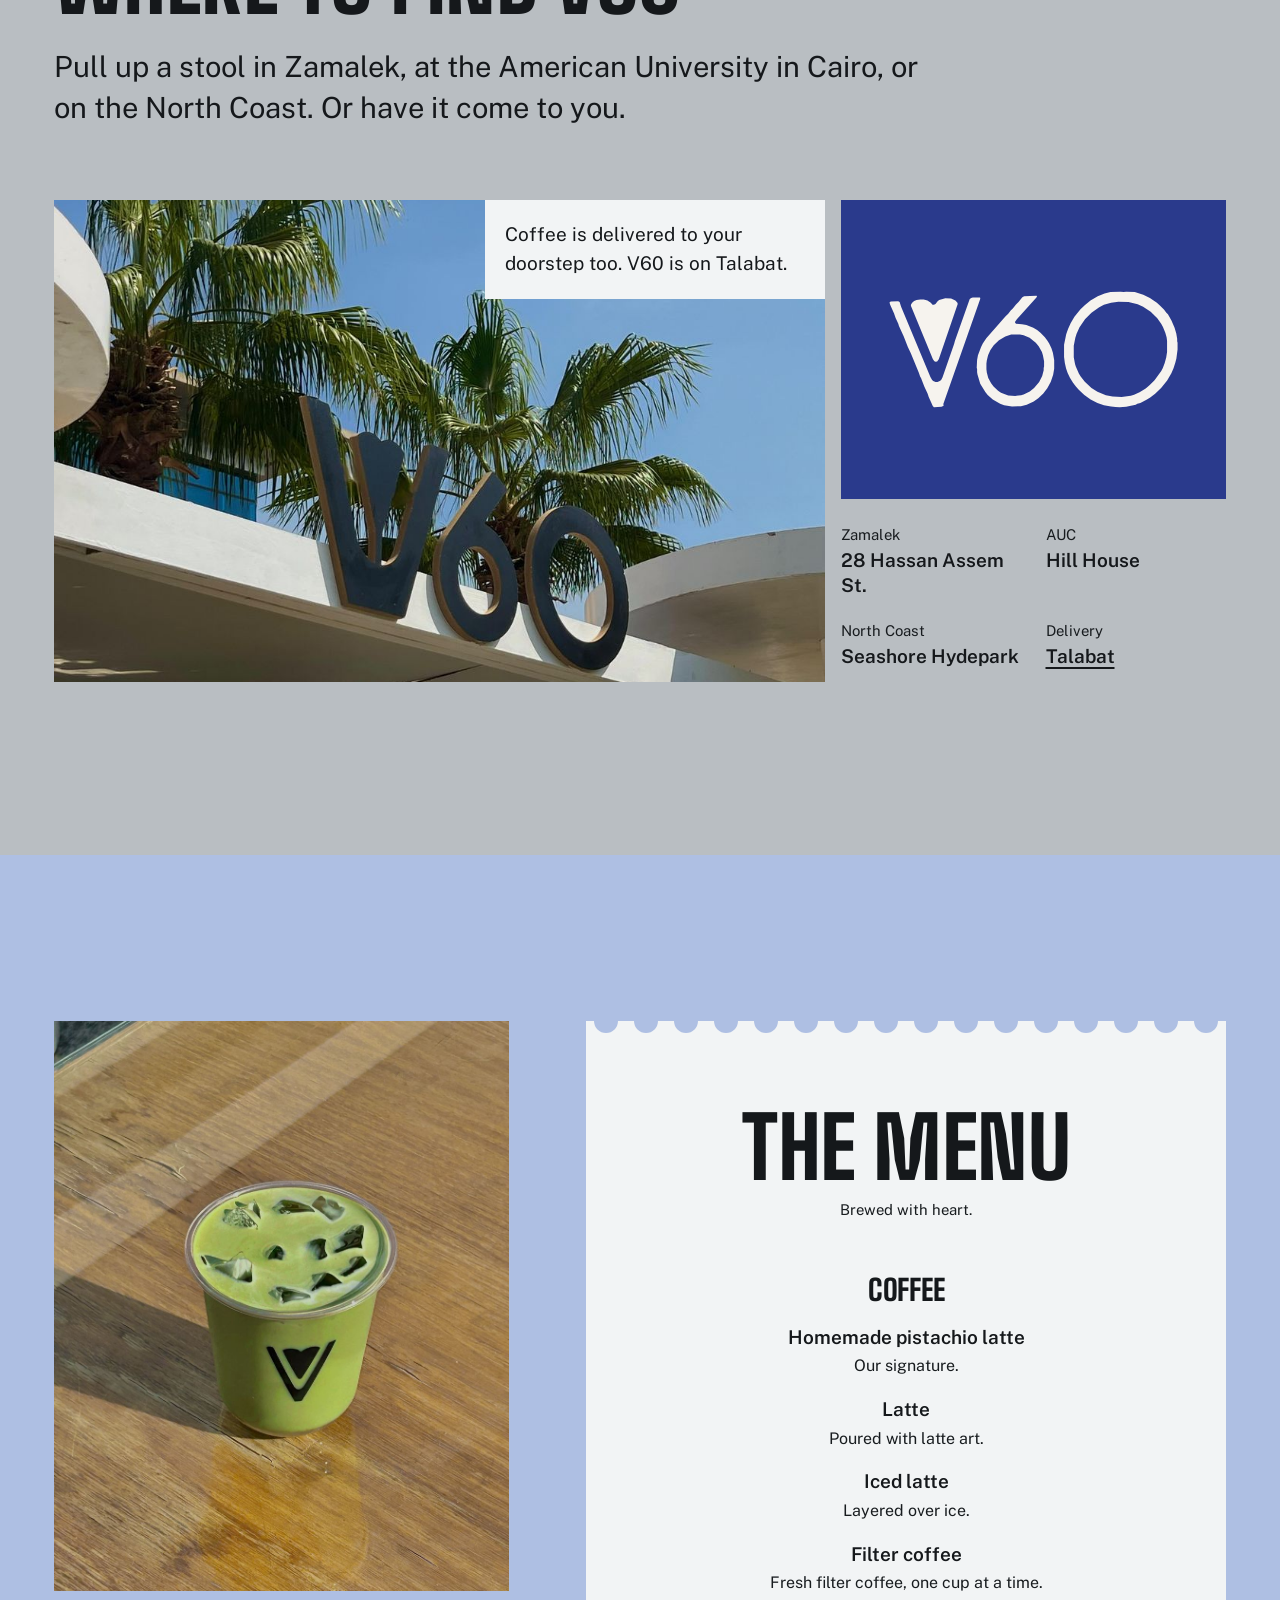
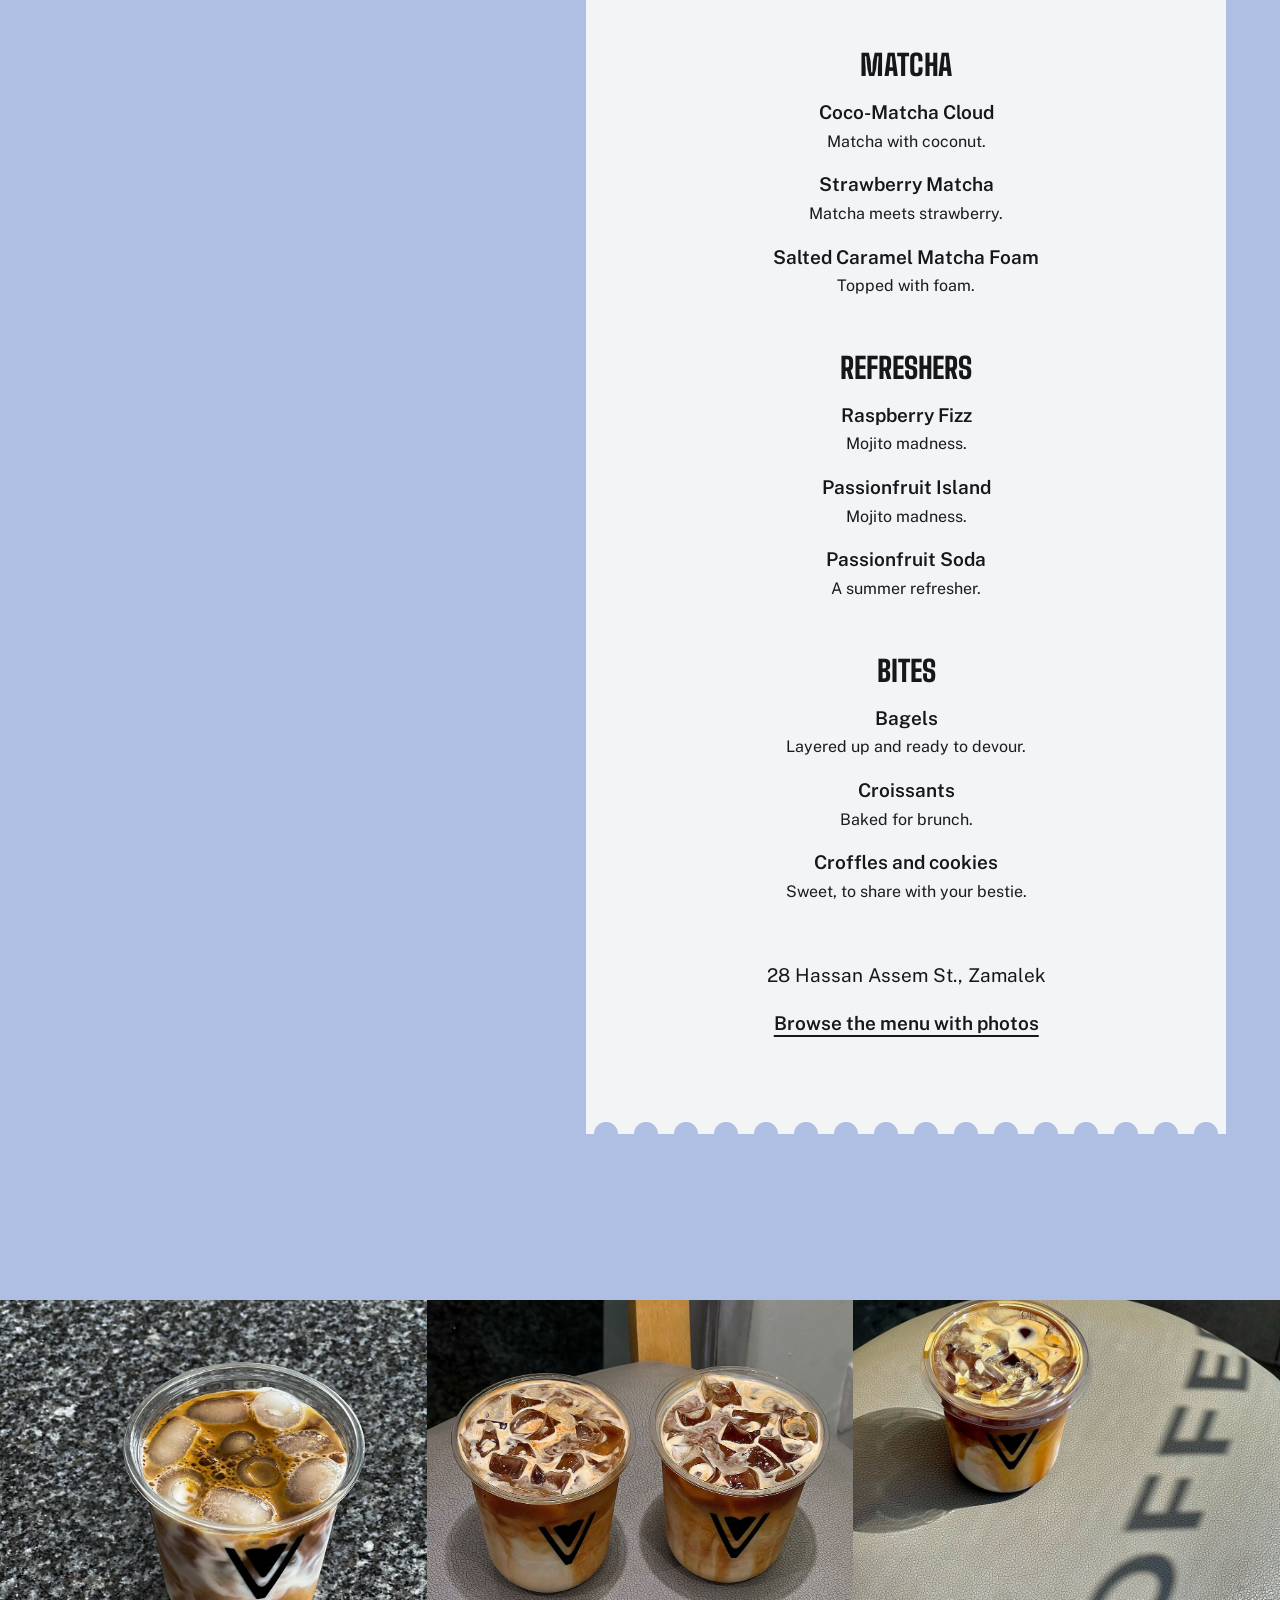
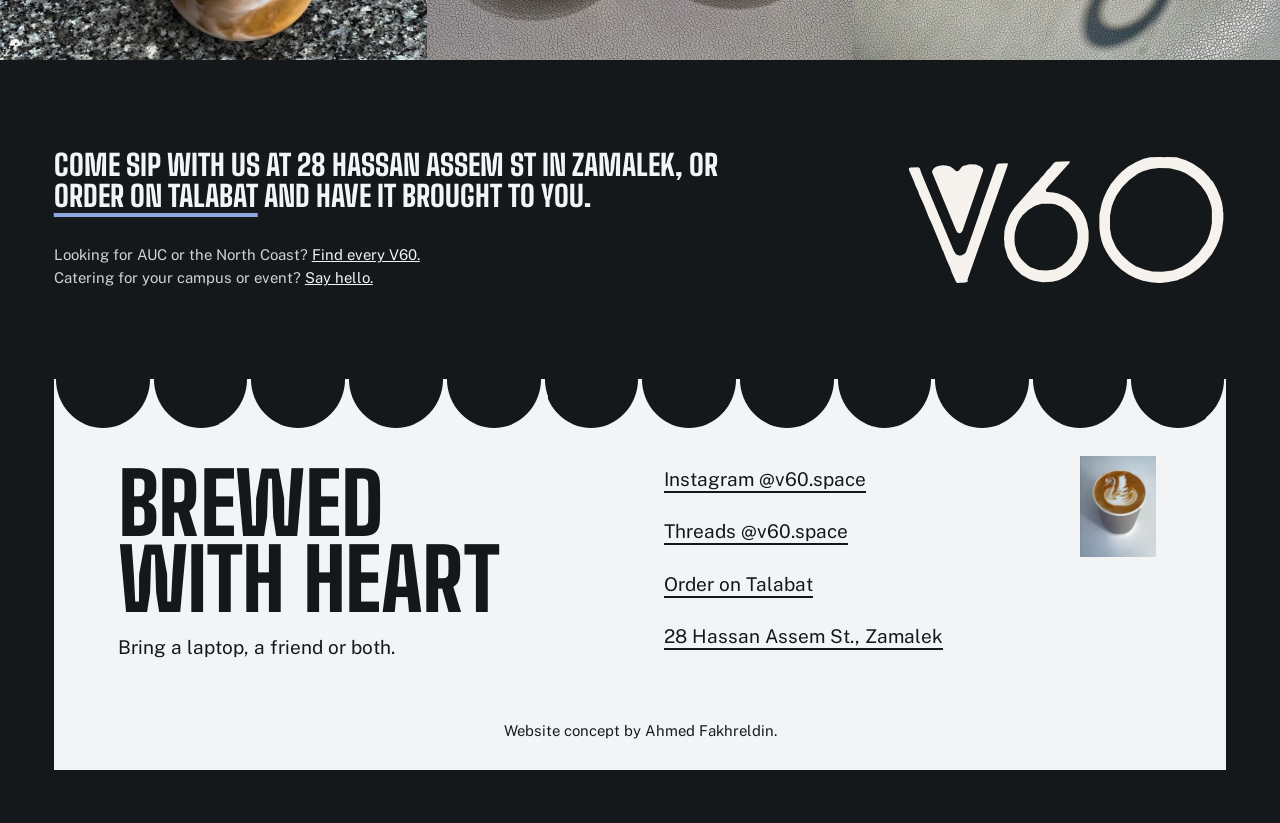
==== commit dfa95ed6: "Live stainless steel surface, steel header windows, lobby chapter Co-Authored-By: Claude Sonnet 5.5 " ====
--- a/index.html
+++ b/index.html
@@ -5,7 +5,7 @@
 <meta name="viewport" content="width=device-width, initial-scale=1, minimum-scale=1">
 <title>V60 Social Space and Coffee</title>
 <meta name="description" content="Specialty coffee, matcha and bagels in Zamalek, at AUC and on the North Coast. Brewed with heart.">
-<meta name="theme-color" content="#E9E8E4">
+<meta name="theme-color" content="#C4C9CC">
 <link rel="icon" href="assets/logo-dark.svg" type="image/svg+xml">
 <link rel="preload" as="font" type="font/woff2" href="assets/fonts/big-shoulders-latin-800-normal.woff2" crossorigin>
 <link rel="preload" as="font" type="font/woff2" href="assets/fonts/public-sans-latin-400-normal.woff2" crossorigin>
@@ -13,12 +13,14 @@
 <link rel="preload" as="image" href="assets/img/hero-stools.jpg" fetchpriority="high">
 <style>html.fl body{opacity:0}body{transition:opacity .25s ease}</style>
 <script>document.documentElement.classList.add('fl','js');(function(){var d=document,h=d.documentElement,t;function done(){clearTimeout(t);h.classList.remove('fl');requestAnimationFrame(function(){h.classList.add('go')})}t=setTimeout(done,1200);if(d.fonts&&d.fonts.load){Promise.all([d.fonts.load('800 1em "Big Shoulders"'),d.fonts.load('400 1em "Public Sans"'),d.fonts.load('600 1em "Public Sans"')]).then(done,done)}else{done()}})();</script>
-<link rel="stylesheet" href="assets/fonts.css?v=1">
-<link rel="stylesheet" href="assets/styles.css?v=1">
+<link rel="stylesheet" href="assets/fonts.css?v=6">
+<link rel="stylesheet" href="assets/styles.css?v=6">
 </head>
 <body>
+<canvas id="steel-bg" aria-hidden="true"></canvas>
 
 <header class="bar">
+  <canvas class="steel-win" aria-hidden="true"></canvas>
   <a class="brand" href="index.html" aria-label="V60 Social Space and Coffee, home"><img src="assets/logo-dark.svg" alt="V60" width="82" height="34"></a>
   <nav class="links" aria-label="Main">
     <a href="menu.html">Menu</a>
@@ -30,6 +32,7 @@
   <button class="burger" type="button" aria-expanded="false" aria-controls="panel-nav">Menu</button>
 </header>
 <nav class="panel-nav" id="panel-nav" aria-label="Main">
+  <canvas class="steel-win" aria-hidden="true"></canvas>
   <a href="menu.html">Menu</a>
   <a href="find.html">Find us</a>
   <a href="find.html#catering">Catering</a>
@@ -85,10 +88,12 @@
     <h2 class="head rv" id="lobby-h">Inside the lobby</h2>
     <p class="rv" style="--d:80ms">Brushed steel, cobalt seating and chrome chairs, with The Heart Blend on the shelves.</p>
   </div>
+  <div class="lobby-plate">
   <div class="lobby-grid">
     <figure class="a rv"><img src="assets/img/lobby-shelves-chairs.jpg" width="975" height="1300" alt="Grey leather and chrome chairs under a plaster wall of half-moon steel shelves holding white boxes of The Heart Blend and glass V60 drippers." loading="lazy"></figure>
     <figure class="b rv" style="--d:80ms"><img src="assets/img/lobby-sofa-steel.jpg" width="604" height="1300" alt="A cobalt velvet sofa with a brushed steel side table against a steel wall with a board of Polaroids." loading="lazy"></figure>
     <figure class="c rv" style="--d:160ms"><img src="assets/img/lobby-steel-table-coffee.jpg" width="1240" height="880" alt="An iced black coffee in a white cup on a round brushed steel table, seen from above, between two grey leather stools." loading="lazy"></figure>
+  </div>
   </div>
 </section>
 
@@ -142,7 +147,7 @@
       <p class="note">Coffee is delivered to your doorstep too. V60 is on Talabat.</p>
     </figure>
     <div class="rv" style="--d:100ms">
-      <div class="tile-sky"><img src="assets/logo-dark.svg" width="748" height="309" alt="V60" loading="lazy"></div>
+      <div class="tile-cobalt"><img src="assets/logo-light.svg" width="748" height="309" alt="V60" loading="lazy"></div>
       <dl class="facts">
         <div><dt>Zamalek</dt><dd>28 Hassan Assem St.</dd></div>
         <div><dt>AUC</dt><dd>Hill House</dd></div>
@@ -236,6 +241,6 @@
   <button class="btn" type="button" data-close>Got it</button>
 </dialog>
 
-<script src="assets/app.js?v=1" defer></script>
+<script src="assets/app.js?v=6" defer></script>
 </body>
 </html>
--- a/assets/styles.css
+++ b/assets/styles.css
@@ -1,8 +1,9 @@
 :root{
-  --ground:#E9E8E4;
+  --ground:#C4C9CC;
+  --steel:#C4C9CC;
   --paper:#F2F4F5;
   --ink:#15181B;
-  --ink-soft:#454B50;
+  --ink-soft:#181C1F;
   --sky:#AEBFE3;
   --accent:#2A3A8C;
   --accent-deep:#202D72;
@@ -23,8 +24,8 @@
   --ease:cubic-bezier(.23,1,.32,1);
 }
 *,*::before,*::after{box-sizing:border-box}
-html{-webkit-text-size-adjust:100%;overflow-x:clip}
-body{margin:0;overflow-x:clip;background:var(--ground);color:var(--ink);font:400 var(--step-body)/1.55 "Public Sans",system-ui,sans-serif;-webkit-font-smoothing:antialiased;text-rendering:optimizeLegibility}
+html{-webkit-text-size-adjust:100%;overflow-x:clip;background:#B9BEC2}
+body{margin:0;overflow-x:clip;background:transparent;color:var(--ink);font:400 var(--step-body)/1.55 "Public Sans",system-ui,sans-serif;-webkit-font-smoothing:antialiased;text-rendering:optimizeLegibility}
 img{display:block;max-width:100%;height:auto}
 a{color:inherit}
 button{font:inherit;color:inherit}
@@ -36,15 +37,23 @@
 .dark :focus-visible,.end :focus-visible{outline-color:var(--paper)}
 ::selection{background:var(--sky);color:var(--ink)}
 
+/* stainless */
+.steel-win{position:absolute;left:0;top:0;width:100%;height:100%;z-index:-1;pointer-events:none;display:block}
+html.nogl .bar,html.nogl .cats,html.nogl .panel-nav{background:#B9BEC2}
+html.nogl .steel-win{display:none}
+#steel-bg{position:fixed;left:0;top:0;width:100%;height:100%;height:100lvh;z-index:-1;display:block;pointer-events:none}
+html.nogl body{background:#B9BEC2 url("img/steel-table.jpg") center/cover fixed}
+
+
 /* header */
-.bar{position:sticky;top:0;z-index:40;height:var(--hh);display:flex;align-items:center;gap:20px;padding:0 var(--m);background:var(--ground)}
+.bar{position:sticky;top:0;z-index:40;height:var(--hh);display:flex;align-items:center;gap:20px;padding:0 var(--m);isolation:isolate}
 .brand{display:block;flex:none;line-height:0}
 .brand img{height:34px;width:auto}
 .links{display:flex;gap:32px;margin-left:auto}
-.links a,.lang{font-size:var(--step-small);font-weight:600;text-decoration:none;min-height:44px;display:inline-flex;align-items:center}
-.lang{background:none;border:0;padding:0;cursor:pointer;color:var(--ink-soft)}
+.links a,.lang{font-size:var(--step-small);font-weight:600;text-decoration:none;min-height:44px;display:inline-flex;align-items:center;color:var(--ink)}
+.lang{background:none;border:0;padding:0;cursor:pointer}
 .bar .btn{min-height:44px;padding:0 20px}
-.burger{display:none;background:none;border:0;padding:0 4px;min-height:44px;font-size:var(--step-small);font-weight:600;cursor:pointer}
+.burger{display:none;background:none;border:0;padding:0 4px;min-height:44px;font-size:var(--step-small);font-weight:600;cursor:pointer;color:var(--ink)}
 .panel-nav{display:none}
 
 .btn{display:inline-flex;align-items:center;justify-content:center;min-height:52px;padding:0 28px;background:var(--accent);color:var(--paper);font:600 1rem/1 "Public Sans",sans-serif;text-decoration:none;border:0;cursor:pointer;white-space:nowrap;transition:transform .16s var(--ease),background-color .16s var(--ease)}
@@ -97,7 +106,8 @@
 .lobby{padding:var(--gap) var(--m) 0}
 .lobby-head{display:grid;grid-template-columns:minmax(0,7fr) minmax(0,5fr);gap:32px;align-items:end}
 .lobby-head p{font-size:var(--step-lead);line-height:1.35;max-width:22em}
-.lobby-grid{display:grid;grid-template-columns:minmax(0,5fr) minmax(0,3fr) minmax(0,4fr);gap:16px;margin-top:64px;align-items:end}
+.lobby-plate{margin-top:64px}
+.lobby-grid{display:grid;grid-template-columns:minmax(0,5fr) minmax(0,3fr) minmax(0,4fr);gap:16px;align-items:end}
 .lobby-grid figure{margin:0;overflow:hidden;background:var(--sky)}
 .lobby-grid img{width:100%;height:100%;object-fit:cover}
 .lobby-grid .a{aspect-ratio:3/4}
@@ -140,8 +150,8 @@
 .photo-wide{position:relative;aspect-ratio:16/10;overflow:hidden;margin:0;background:var(--sky)}
 .photo-wide img{width:100%;height:100%;object-fit:cover;object-position:50% 42%}
 .note{position:absolute;top:0;right:0;width:340px;max-width:70%;padding:20px;background:var(--paper)}
-.tile-sky{background:var(--sky);aspect-ratio:4/3.1;display:grid;place-items:center;padding:12%}
-.tile-sky img{width:100%;max-width:340px}
+.tile-cobalt{aspect-ratio:4/3.1;display:grid;place-items:center;padding:12%;background:var(--accent)}
+.tile-cobalt img{width:100%;max-width:340px}
 .facts{display:grid;grid-template-columns:1fr 1fr;gap:20px 24px;margin-top:24px}
 .facts dt{font-size:var(--step-small);color:var(--ink-soft)}
 .facts dd{margin:2px 0 0;font-weight:600;line-height:1.35}
@@ -197,7 +207,7 @@
 .menu-top{padding:clamp(56px,8vw,112px) var(--m) 40px}
 .menu-top h1{font-size:var(--step-display)}
 .menu-top p{margin-top:20px;font-size:var(--step-lead);line-height:1.35;max-width:24em}
-.cats{position:sticky;top:var(--hh);z-index:30;background:var(--ground);padding:12px var(--m);display:flex;flex-wrap:wrap;gap:8px}
+.cats{position:sticky;top:var(--hh);z-index:30;isolation:isolate;padding:12px var(--m);display:flex;flex-wrap:wrap;gap:8px}
 .cats a{flex:none;display:inline-flex;align-items:center;min-height:48px;padding:0 20px;background:var(--paper);font-weight:600;text-decoration:none;transition:background-color .16s var(--ease),color .16s var(--ease)}
 .cats a[aria-current="true"]{background:var(--ink);color:var(--paper)}
 @media (hover:hover) and (pointer:fine){.cats a:not([aria-current="true"]):hover{background:var(--sky)}}
@@ -215,7 +225,7 @@
 @media (max-width:1099px){.cards{grid-template-columns:repeat(2,minmax(0,1fr))}}
 @media (max-width:599px){.cards{grid-template-columns:minmax(0,1fr)}.dish.wide{grid-column:auto}.dish.wide .ph{aspect-ratio:4/5}}
 .dish.wide .ph{aspect-ratio:8/5}
-.dish.text .ph{display:grid;place-items:center;background:var(--sky)}
+.dish.text .ph{display:grid;place-items:center;background:var(--accent)}
 .dish.text .ph img{width:46%;height:auto;object-fit:contain}
 .menu-end{padding:var(--gap) var(--m)}
 .menu-end p{font-size:var(--step-lead);line-height:1.35;max-width:24em;margin-bottom:24px}
@@ -266,7 +276,7 @@
 @media (max-width:1100px){
   .links{gap:20px}
   .tiles{grid-template-columns:minmax(0,1fr)}
-  .tile-sky{aspect-ratio:3/2}
+  .tile-cobalt{aspect-ratio:3/2}
   .note{position:static;width:auto;max-width:none}
 }
 @media (max-width:899px){
@@ -274,7 +284,7 @@
   .links,.bar .lang{display:none}
   .burger{display:inline-flex;align-items:center;margin-left:0}
   .bar .btn{margin-left:auto}
-  .panel-nav{position:fixed;left:0;right:0;top:var(--hh);z-index:39;background:var(--ground);padding:8px var(--m) 24px;display:none;flex-direction:column}
+  .panel-nav{position:fixed;left:0;right:0;top:var(--hh);z-index:39;isolation:isolate;padding:8px var(--m) 24px;display:none;flex-direction:column}
   .panel-nav.open{display:flex}
   .panel-nav a,.panel-nav button{font-family:"Big Shoulders",sans-serif;font-weight:800;text-transform:uppercase;font-size:var(--step-head);line-height:1;text-decoration:none;padding:12px 0;min-height:56px;background:none;border:0;text-align:left;cursor:pointer;color:var(--ink)}
   .hero{grid-template-columns:minmax(0,1fr);min-height:0}
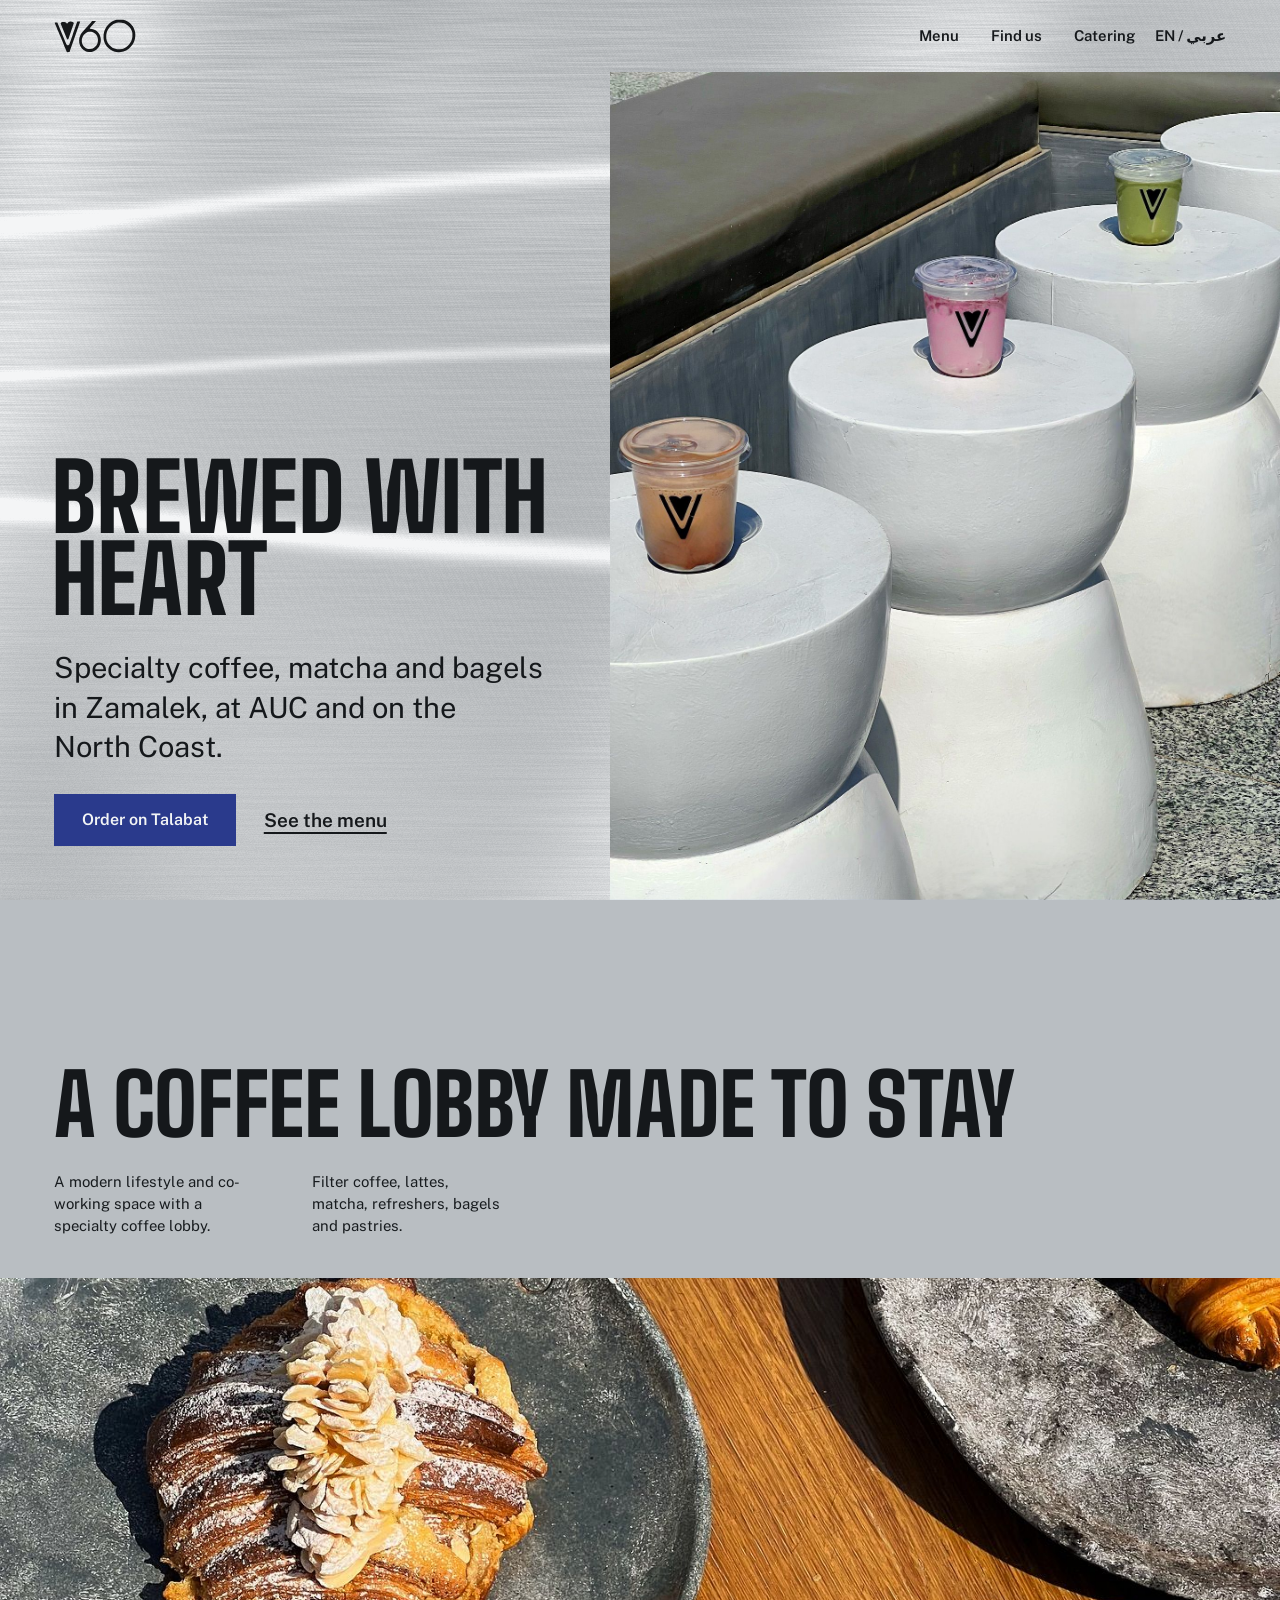
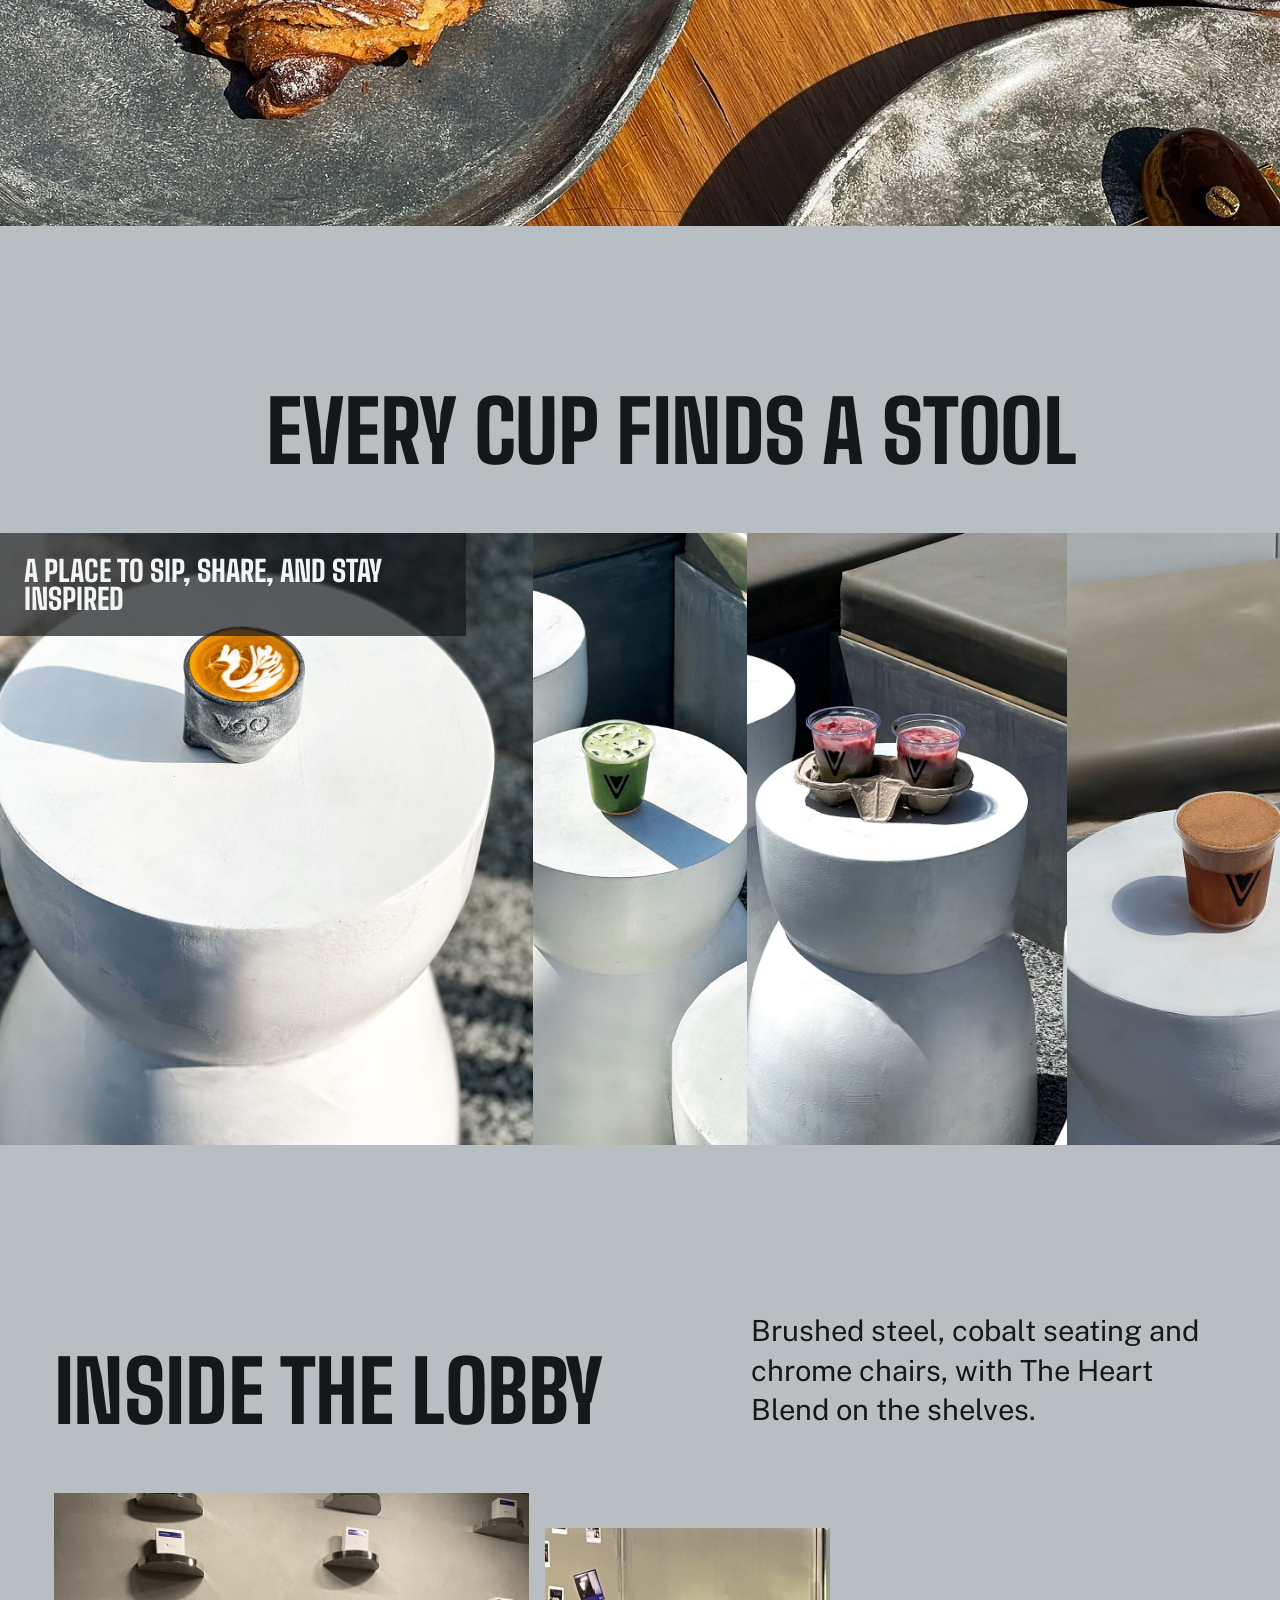
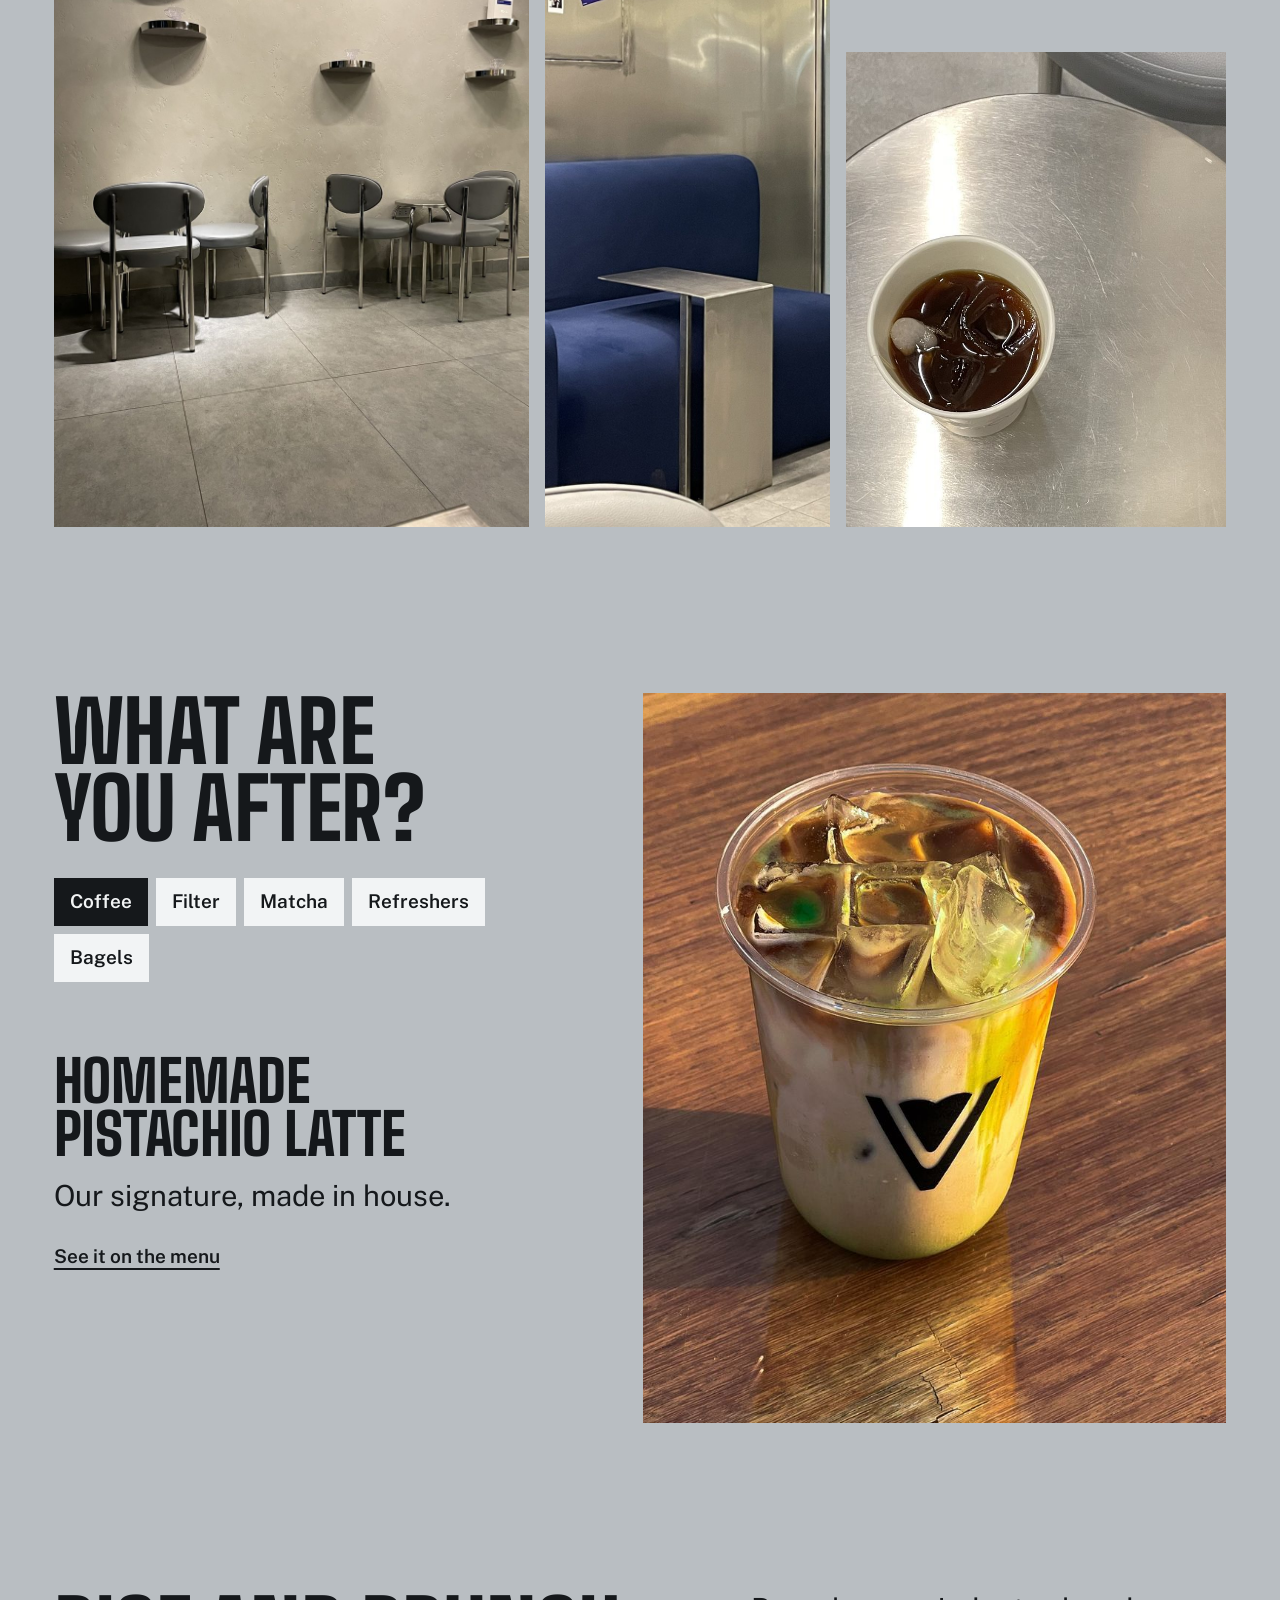
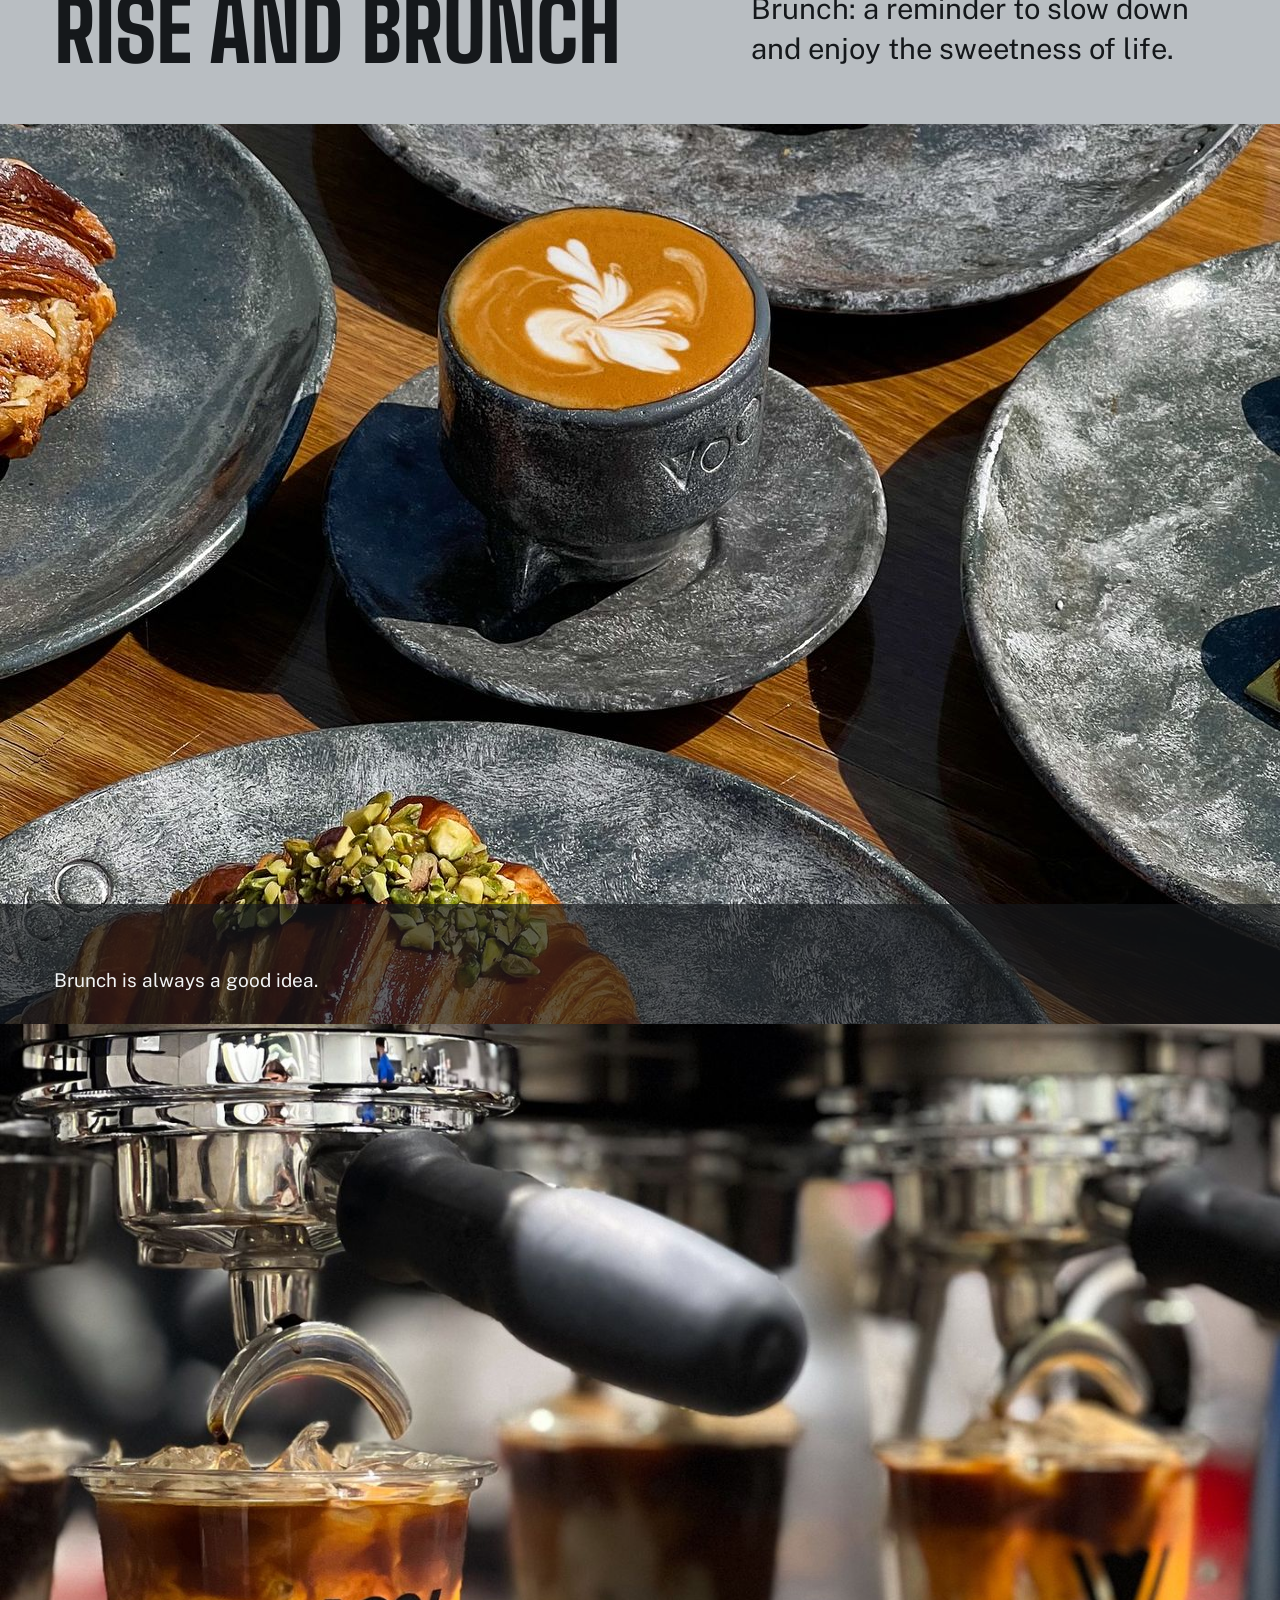
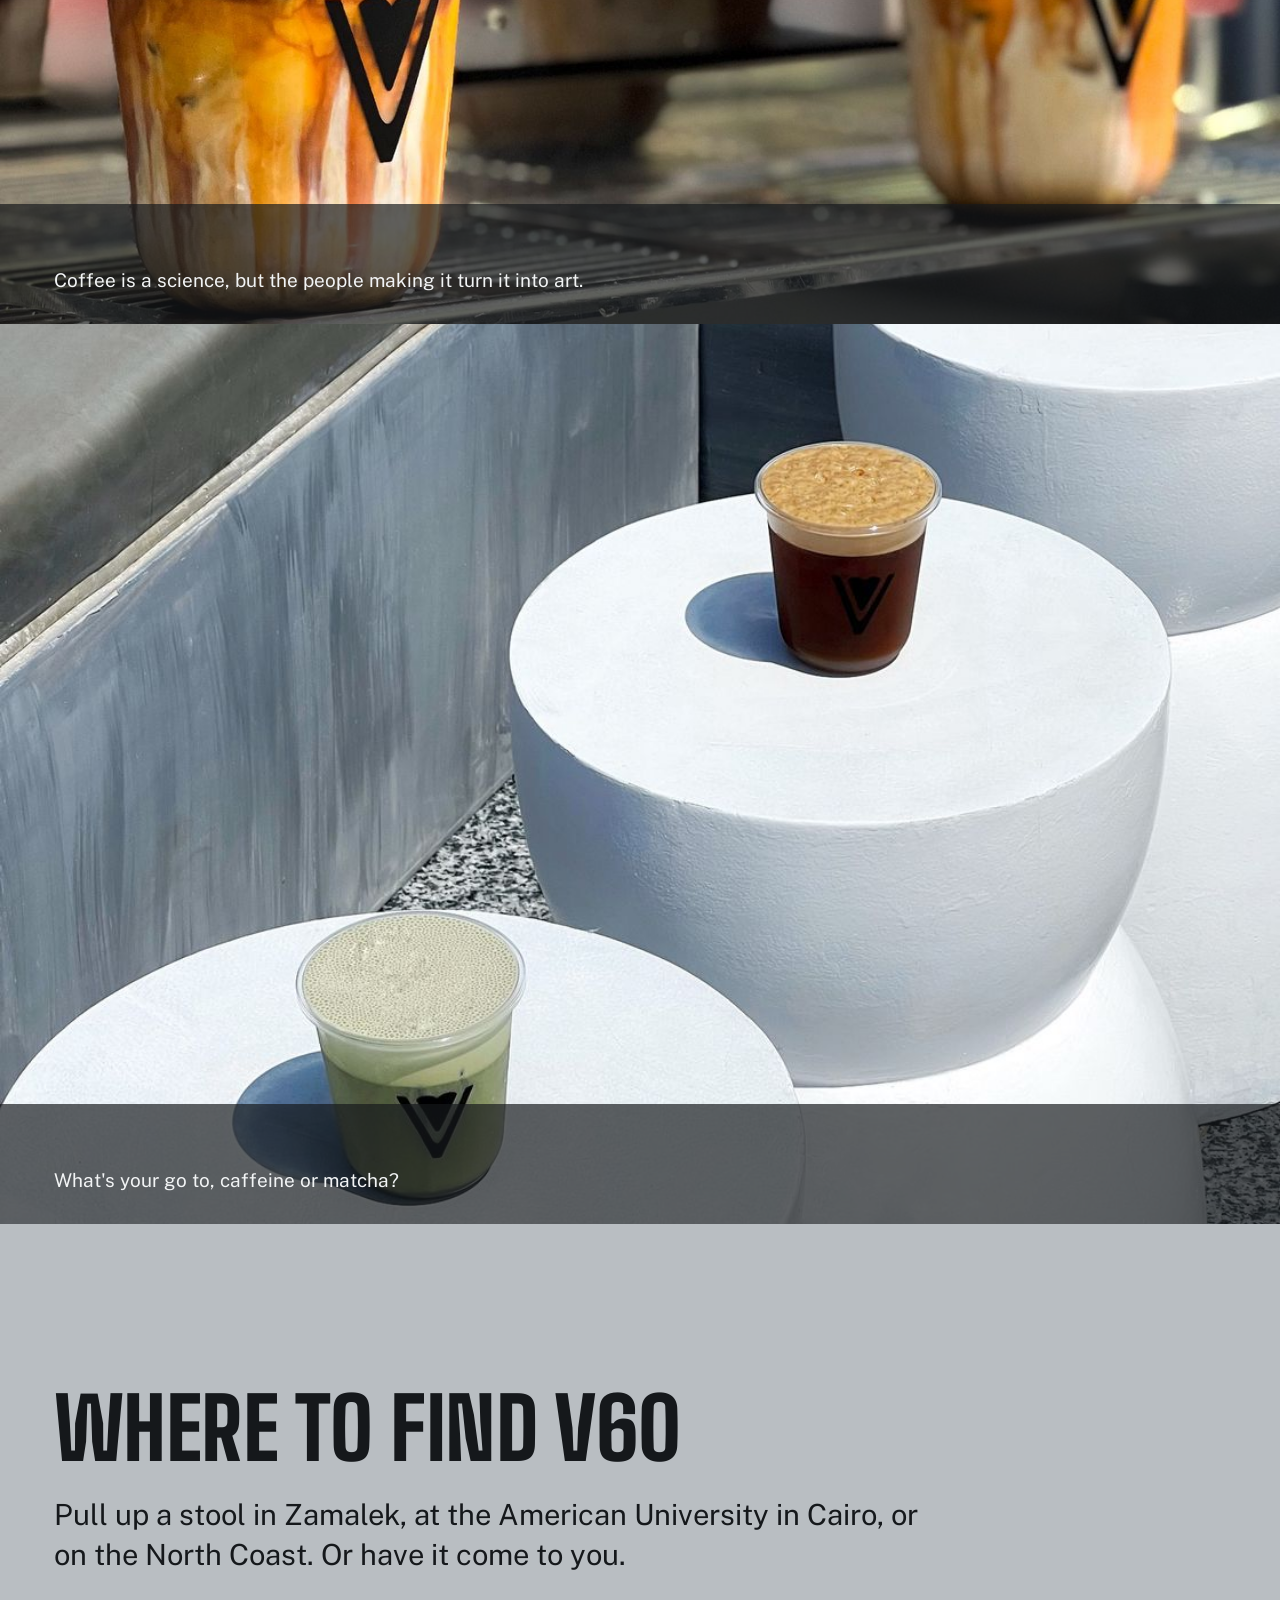
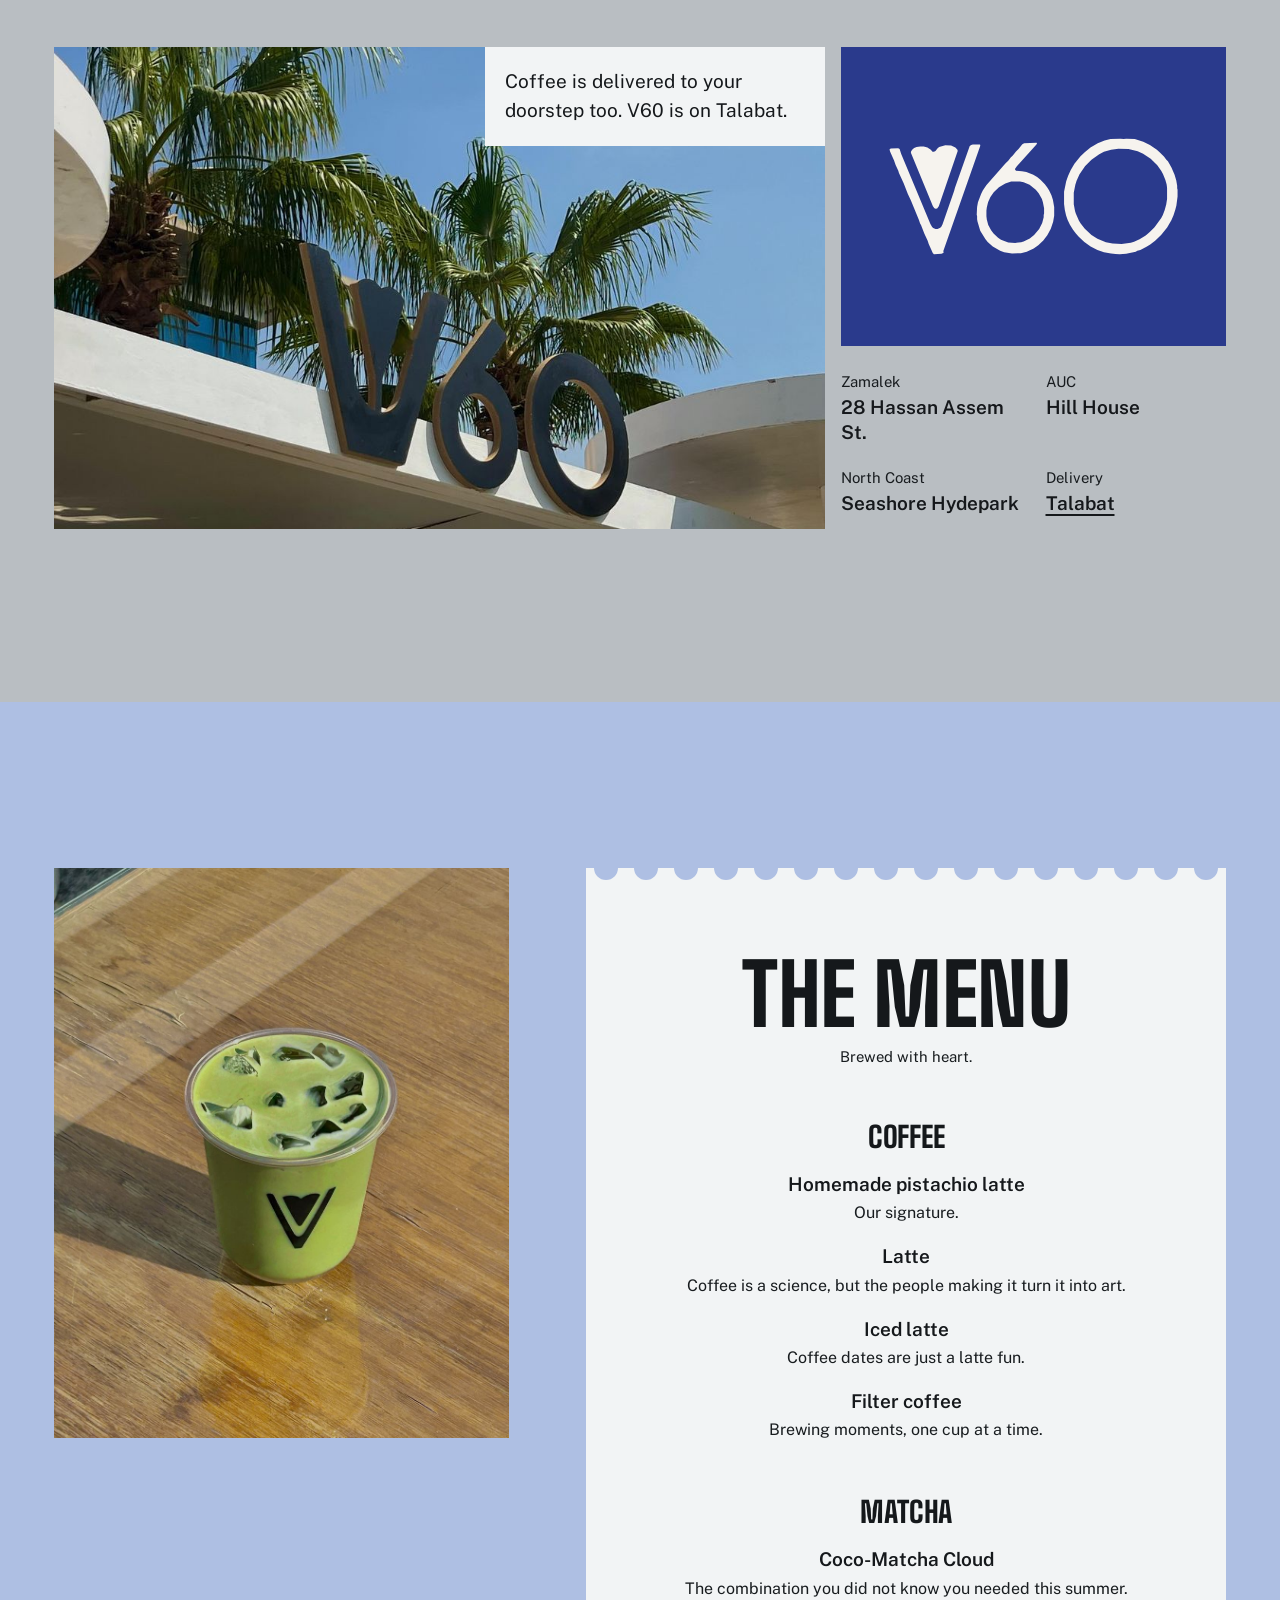
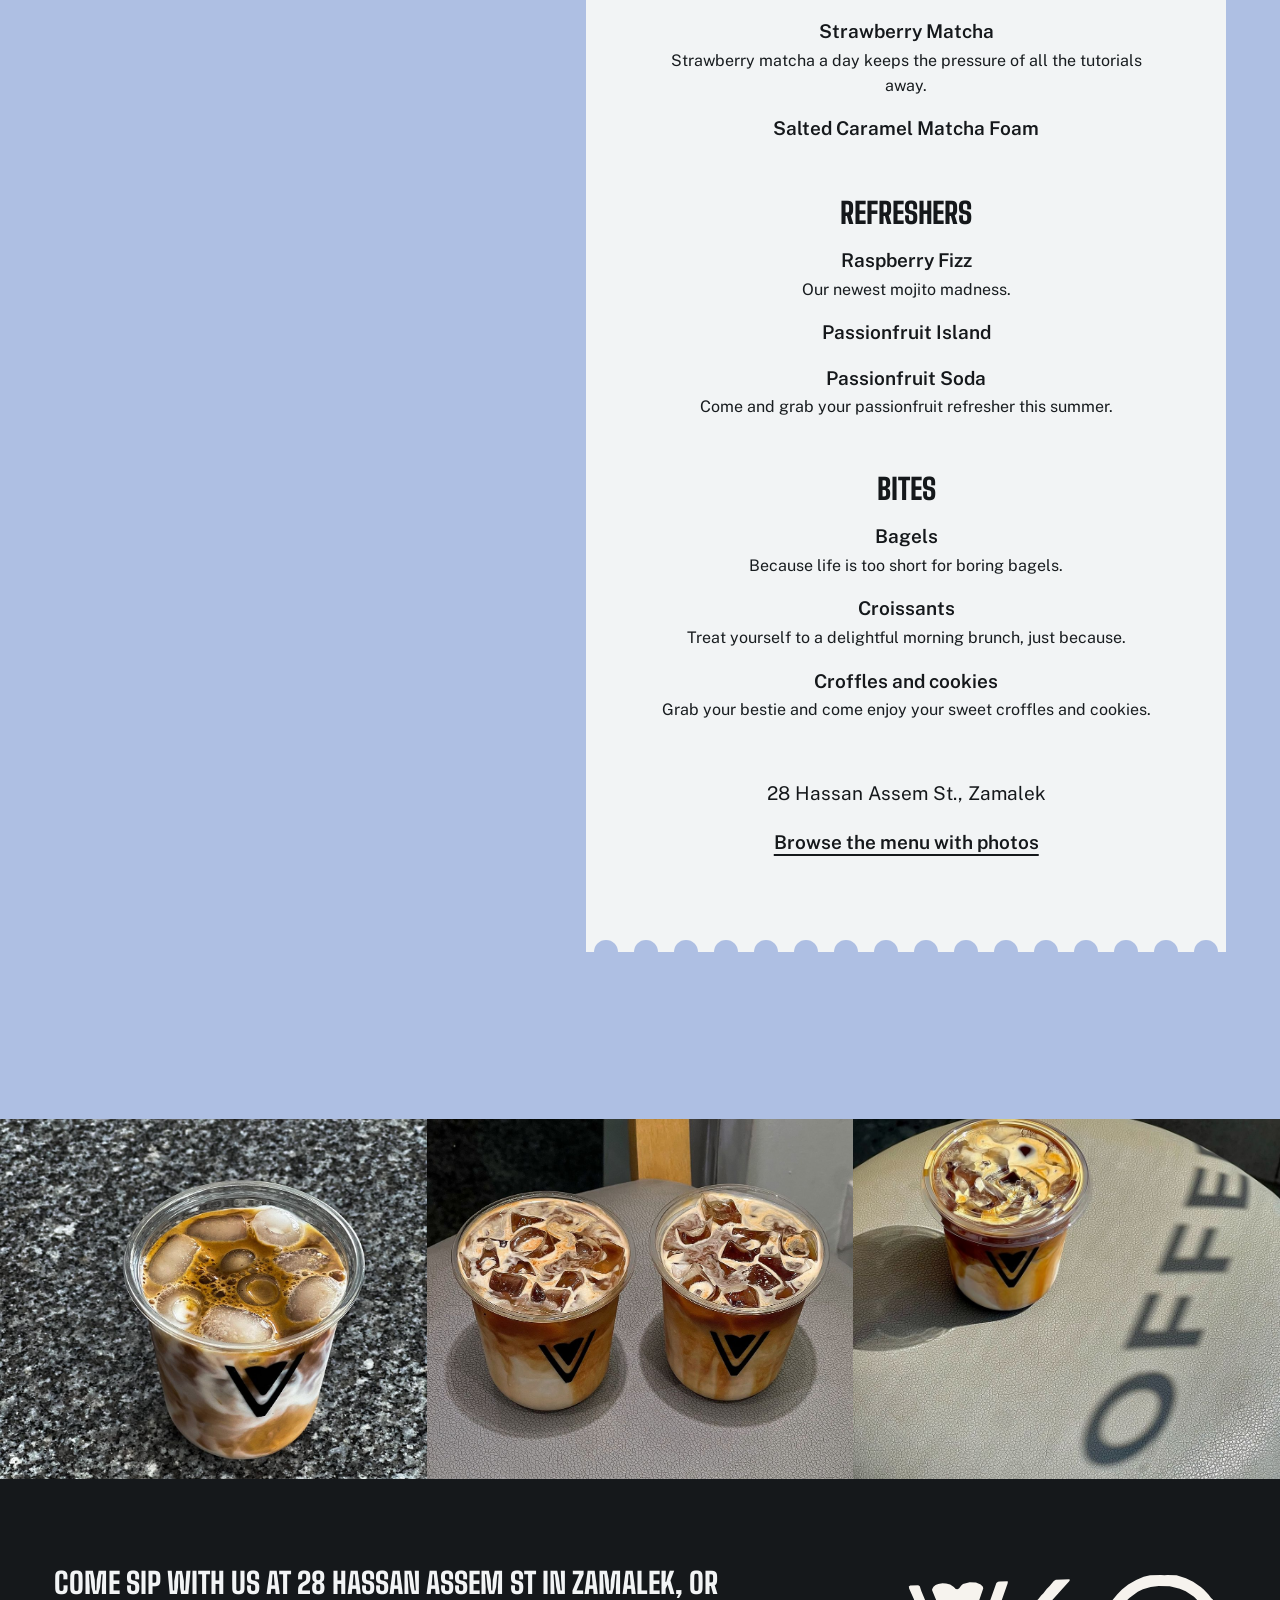
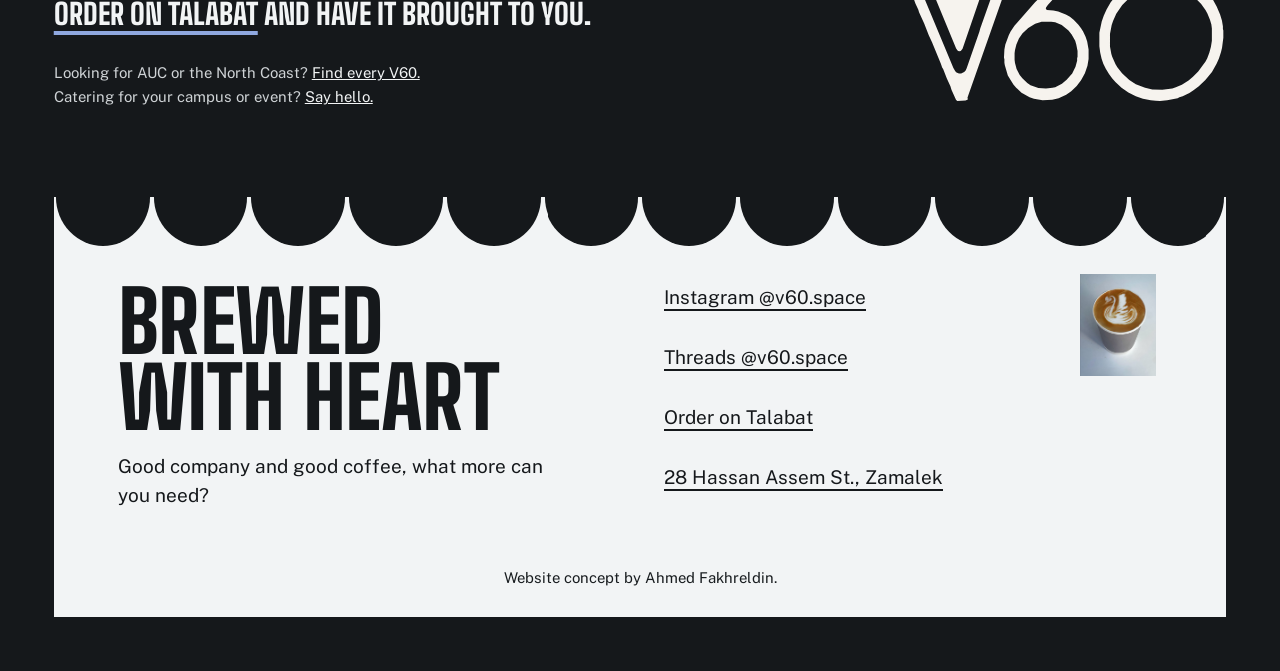
==== commit 37cc3a95: "Header order button shows after the hero, copy now uses V60's own captions Co-Authored-By: Claude So" ====
--- a/index.html
+++ b/index.html
@@ -13,8 +13,8 @@
 <link rel="preload" as="image" href="assets/img/hero-stools.jpg" fetchpriority="high">
 <style>html.fl body{opacity:0}body{transition:opacity .25s ease}</style>
 <script>document.documentElement.classList.add('fl','js');(function(){var d=document,h=d.documentElement,t;function done(){clearTimeout(t);h.classList.remove('fl');requestAnimationFrame(function(){h.classList.add('go')})}t=setTimeout(done,1200);if(d.fonts&&d.fonts.load){Promise.all([d.fonts.load('800 1em "Big Shoulders"'),d.fonts.load('400 1em "Public Sans"'),d.fonts.load('600 1em "Public Sans"')]).then(done,done)}else{done()}})();</script>
-<link rel="stylesheet" href="assets/fonts.css?v=6">
-<link rel="stylesheet" href="assets/styles.css?v=6">
+<link rel="stylesheet" href="assets/fonts.css?v=8">
+<link rel="stylesheet" href="assets/styles.css?v=8">
 </head>
 <body>
 <canvas id="steel-bg" aria-hidden="true"></canvas>
@@ -74,13 +74,12 @@
   <div class="band">
     <figure class="panel">
       <img src="assets/img/latte-stool.jpg" width="1400" height="1400" alt="A latte with swan latte art in a grey V60 cup on top of a white concrete stool." loading="lazy">
-      <figcaption class="panel-title">Set down in the sun</figcaption>
+      <figcaption class="panel-title">A place to sip, share, and stay inspired</figcaption>
     </figure>
     <figure class="panel"><img src="assets/img/iced-matcha-stool.jpg" width="1012" height="1800" alt="An iced matcha on a white stool beside two more stools." loading="lazy"></figure>
     <figure class="panel"><img src="assets/img/strawberry-matcha.jpg" width="1120" height="1400" alt="Two strawberry matcha drinks in a cardboard carrier on a stool." loading="lazy"></figure>
     <figure class="panel"><img src="assets/img/drinks-stool-brown.jpg" width="1120" height="1400" alt="A brown iced drink topped with foam, on a white stool against grey stone." loading="lazy"></figure>
   </div>
-  <p class="band-cap rv">Latte art, iced matcha, strawberry matcha and iced coffee, each set down on its own stool.</p>
 </section>
 
 <section class="lobby" aria-labelledby="lobby-h">
@@ -119,8 +118,8 @@
 
 <section aria-labelledby="seq-h">
   <div class="seq-intro">
-    <h2 class="head rv" id="seq-h">Brunch, poured and plated</h2>
-    <p class="rv" style="--d:80ms">Rise and brunch: croissants, bagels and a good pour, out in the sun.</p>
+    <h2 class="head rv" id="seq-h">Rise and brunch</h2>
+    <p class="rv" style="--d:80ms">Brunch: a reminder to slow down and enjoy the sweetness of life.</p>
   </div>
   <div class="seq">
     <figure>
@@ -129,7 +128,7 @@
     </figure>
     <figure>
       <img src="assets/img/espresso-pour.jpg" width="1400" height="1400" alt="Two iced lattes pulling on the espresso machine." loading="lazy">
-      <figcaption>Coffee is a science, and the people making it turn it into art.</figcaption>
+      <figcaption>Coffee is a science, but the people making it turn it into art.</figcaption>
     </figure>
     <figure>
       <img src="assets/img/two-drinks-stools.jpg" width="1120" height="1400" alt="An iced coffee and an iced matcha on two white stools." loading="lazy">
@@ -167,33 +166,33 @@
       <h3>Coffee</h3>
       <ul>
         <li><b>Homemade pistachio latte</b><span>Our signature.</span></li>
-        <li><b>Latte</b><span>Poured with latte art.</span></li>
-        <li><b>Iced latte</b><span>Layered over ice.</span></li>
-        <li><b>Filter coffee</b><span>Fresh filter coffee, one cup at a time.</span></li>
+        <li><b>Latte</b><span>Coffee is a science, but the people making it turn it into art.</span></li>
+        <li><b>Iced latte</b><span>Coffee dates are just a latte fun.</span></li>
+        <li><b>Filter coffee</b><span>Brewing moments, one cup at a time.</span></li>
       </ul>
     </div>
     <div class="sheet-group">
       <h3>Matcha</h3>
       <ul>
-        <li><b>Coco-Matcha Cloud</b><span>Matcha with coconut.</span></li>
-        <li><b>Strawberry Matcha</b><span>Matcha meets strawberry.</span></li>
-        <li><b>Salted Caramel Matcha Foam</b><span>Topped with foam.</span></li>
+        <li><b>Coco-Matcha Cloud</b><span>The combination you did not know you needed this summer.</span></li>
+        <li><b>Strawberry Matcha</b><span>Strawberry matcha a day keeps the pressure of all the tutorials away.</span></li>
+        <li><b>Salted Caramel Matcha Foam</b></li>
       </ul>
     </div>
     <div class="sheet-group">
       <h3>Refreshers</h3>
       <ul>
-        <li><b>Raspberry Fizz</b><span>Mojito madness.</span></li>
-        <li><b>Passionfruit Island</b><span>Mojito madness.</span></li>
-        <li><b>Passionfruit Soda</b><span>A summer refresher.</span></li>
+        <li><b>Raspberry Fizz</b><span>Our newest mojito madness.</span></li>
+        <li><b>Passionfruit Island</b></li>
+        <li><b>Passionfruit Soda</b><span>Come and grab your passionfruit refresher this summer.</span></li>
       </ul>
     </div>
     <div class="sheet-group">
       <h3>Bites</h3>
       <ul>
-        <li><b>Bagels</b><span>Layered up and ready to devour.</span></li>
-        <li><b>Croissants</b><span>Baked for brunch.</span></li>
-        <li><b>Croffles and cookies</b><span>Sweet, to share with your bestie.</span></li>
+        <li><b>Bagels</b><span>Because life is too short for boring bagels.</span></li>
+        <li><b>Croissants</b><span>Treat yourself to a delightful morning brunch, just because.</span></li>
+        <li><b>Croffles and cookies</b><span>Grab your bestie and come enjoy your sweet croffles and cookies.</span></li>
       </ul>
     </div>
     <div class="sheet-end">
@@ -221,7 +220,7 @@
   <footer class="card" aria-label="V60 contact">
     <div>
       <h2>Brewed with heart</h2>
-      <p class="msg">Bring a laptop, a friend or both.</p>
+      <p class="msg">Good company and good coffee, what more can you need?</p>
     </div>
     <div class="addr">
       <a href="https://www.instagram.com/v60.space/" target="_blank" rel="noopener">Instagram @v60.space</a>
@@ -241,6 +240,6 @@
   <button class="btn" type="button" data-close>Got it</button>
 </dialog>
 
-<script src="assets/app.js?v=6" defer></script>
+<script src="assets/app.js?v=8" defer></script>
 </body>
 </html>
--- a/assets/styles.css
+++ b/assets/styles.css
@@ -52,7 +52,9 @@
 .links{display:flex;gap:32px;margin-left:auto}
 .links a,.lang{font-size:var(--step-small);font-weight:600;text-decoration:none;min-height:44px;display:inline-flex;align-items:center;color:var(--ink)}
 .lang{background:none;border:0;padding:0;cursor:pointer}
-.bar .btn{min-height:44px;padding:0 20px}
+.bar .btn{min-height:44px;padding:0 20px;animation:cta-in .35s var(--ease) both}
+.bar.no-cta .btn{display:none}
+@keyframes cta-in{from{opacity:0;transform:translateX(10px)}to{opacity:1;transform:none}}
 .burger{display:none;background:none;border:0;padding:0 4px;min-height:44px;font-size:var(--step-small);font-weight:600;cursor:pointer;color:var(--ink)}
 .panel-nav{display:none}
 
@@ -266,6 +268,7 @@
 .hero-photo img,.find-top .ph img{animation:drift 2.4s var(--ease) both}
 
 @media (prefers-reduced-motion:reduce){
+  .bar .btn{animation:none}
   .js .rv,.js .hero-fade{opacity:1;transform:none;transition:none}
   .js .ln>span{transform:none;transition:none}
   .hero-photo img,.find-top .ph img{animation:none}
@@ -284,6 +287,7 @@
   .links,.bar .lang{display:none}
   .burger{display:inline-flex;align-items:center;margin-left:0}
   .bar .btn{margin-left:auto}
+  .bar.no-cta .burger{margin-left:auto}
   .panel-nav{position:fixed;left:0;right:0;top:var(--hh);z-index:39;isolation:isolate;padding:8px var(--m) 24px;display:none;flex-direction:column}
   .panel-nav.open{display:flex}
   .panel-nav a,.panel-nav button{font-family:"Big Shoulders",sans-serif;font-weight:800;text-transform:uppercase;font-size:var(--step-head);line-height:1;text-decoration:none;padding:12px 0;min-height:56px;background:none;border:0;text-align:left;cursor:pointer;color:var(--ink)}
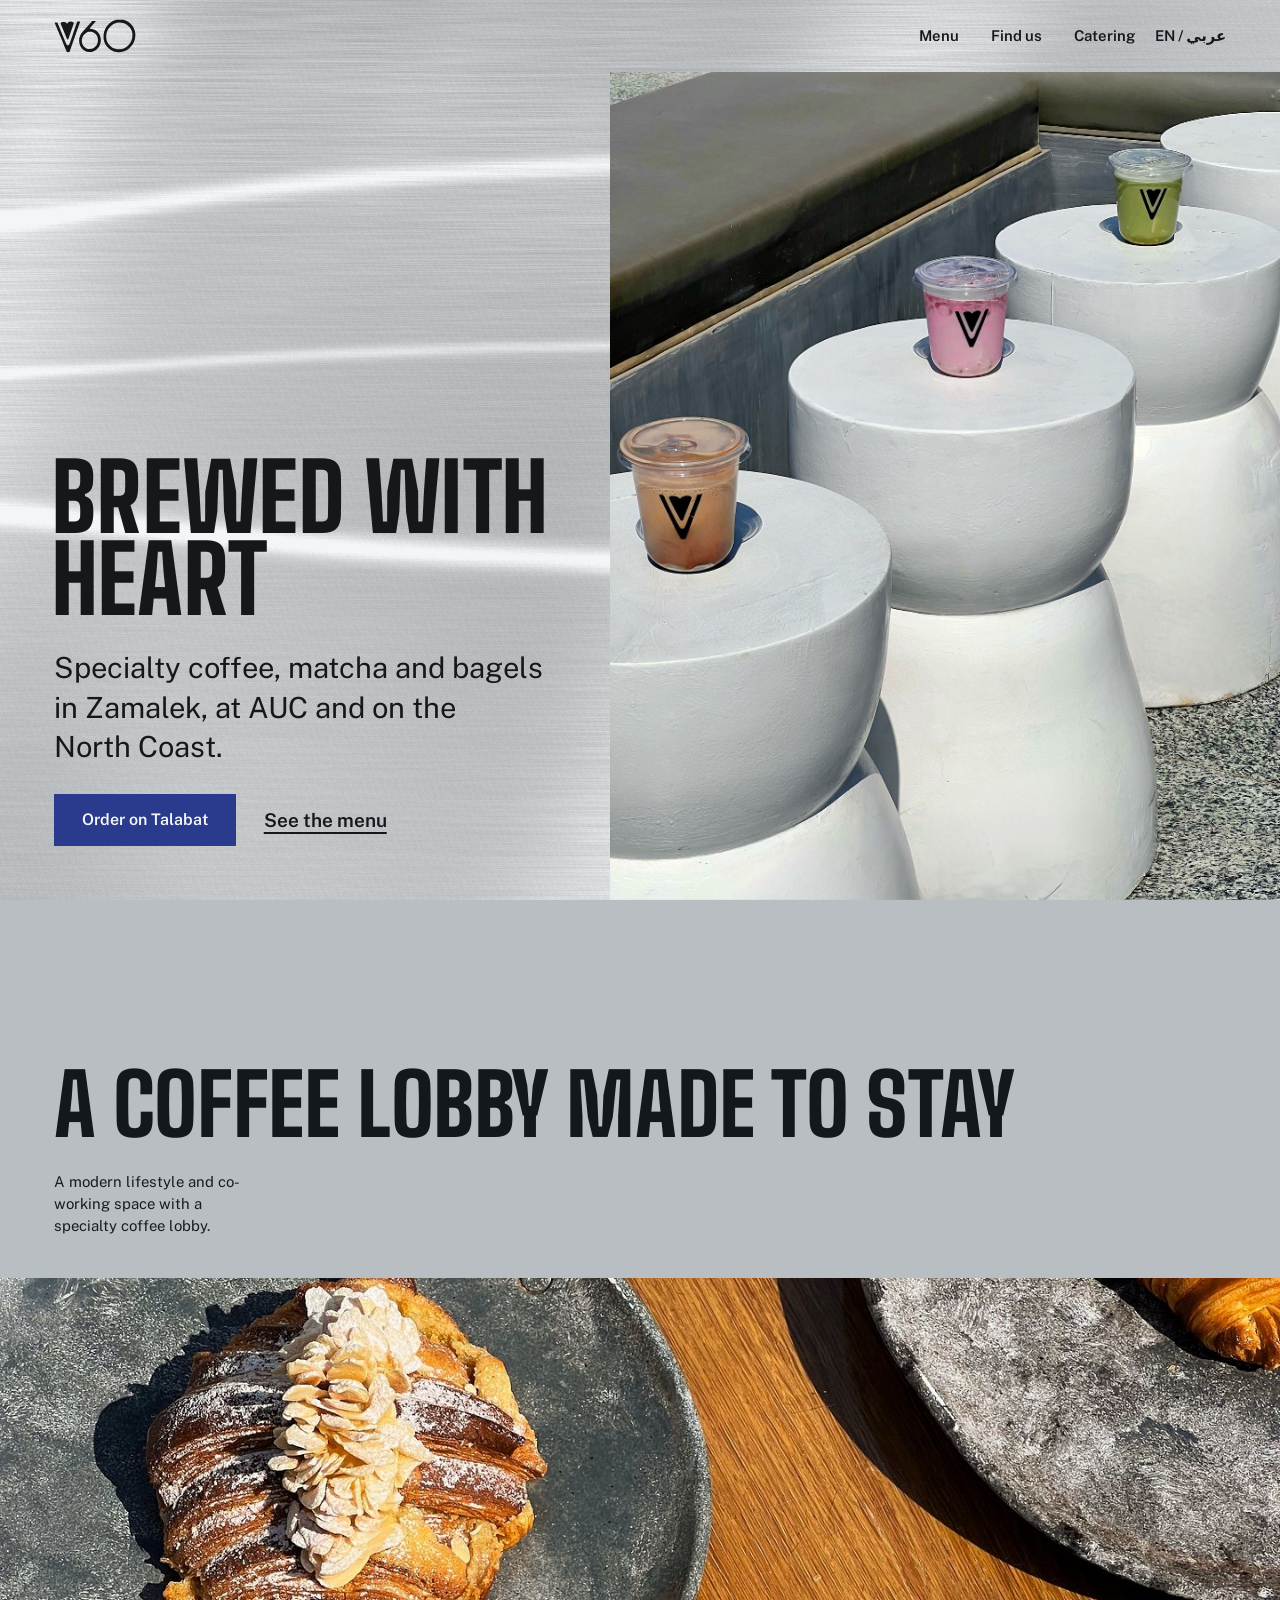
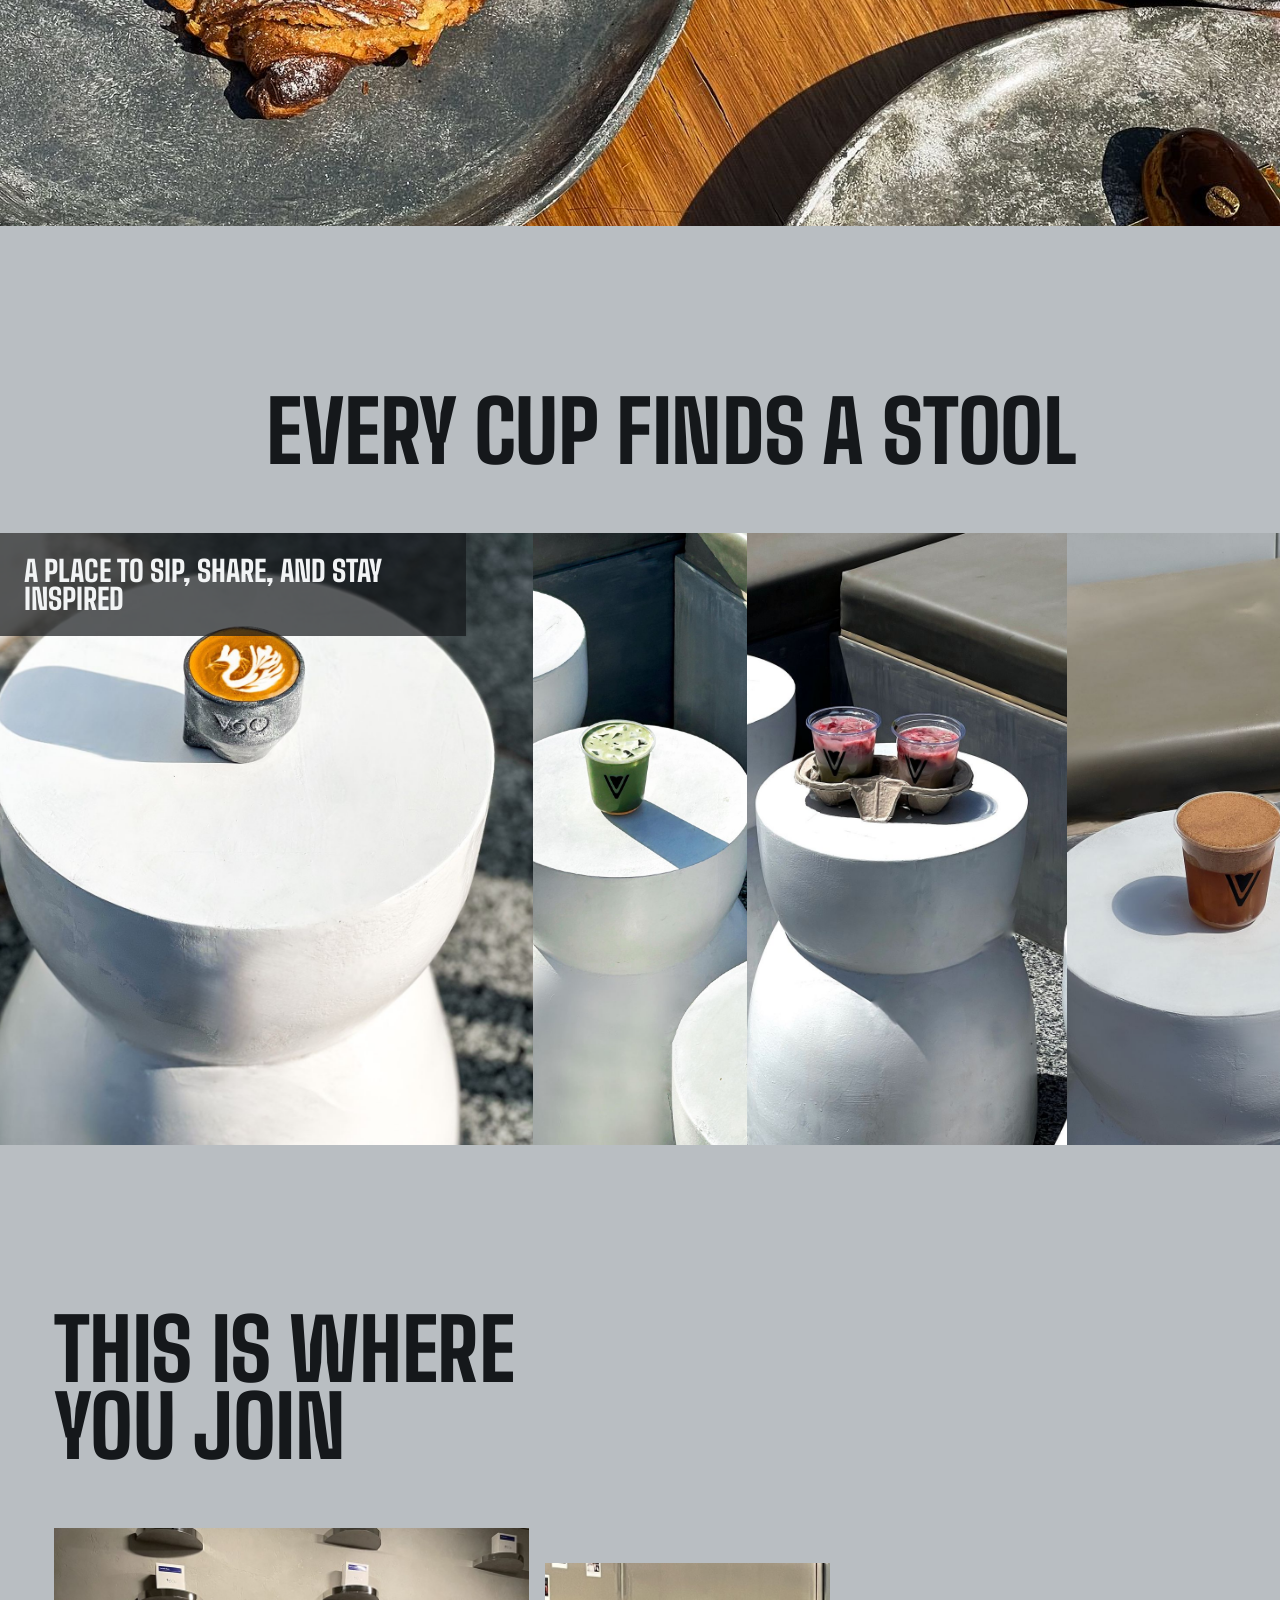
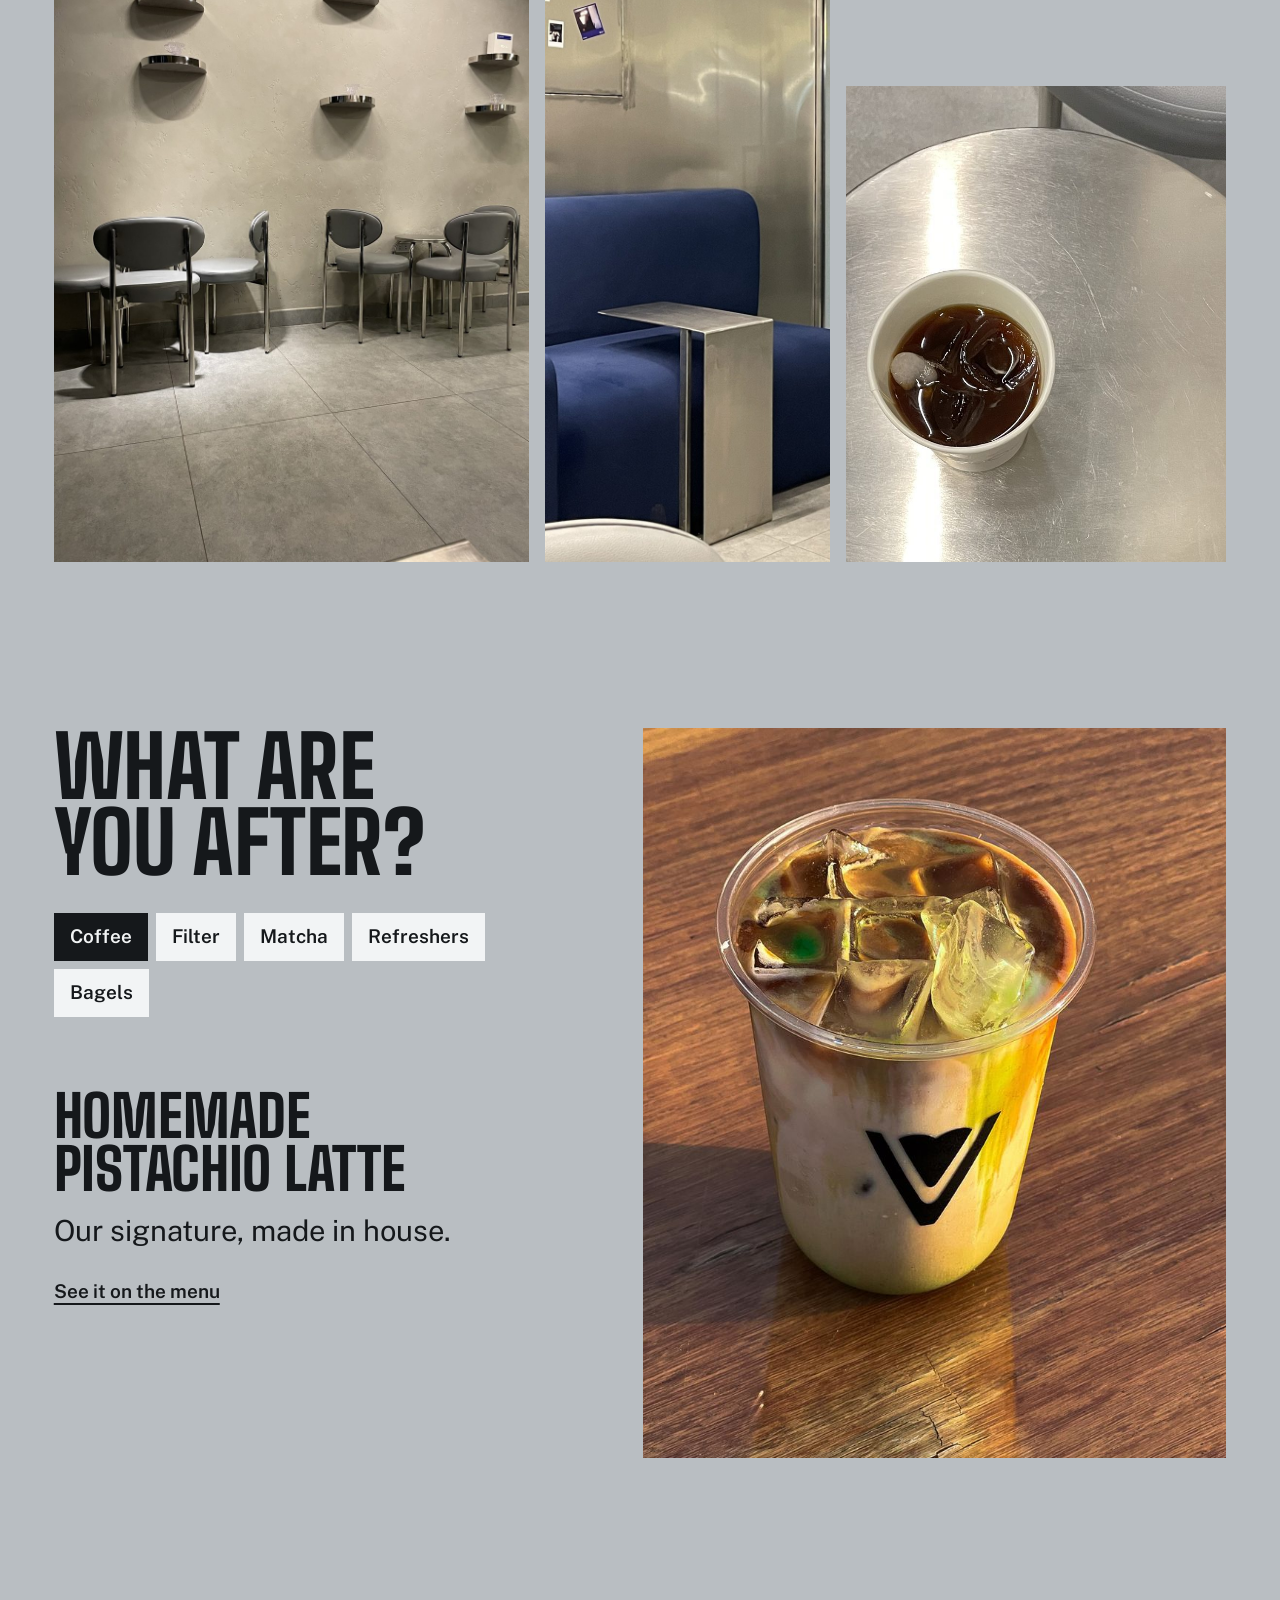
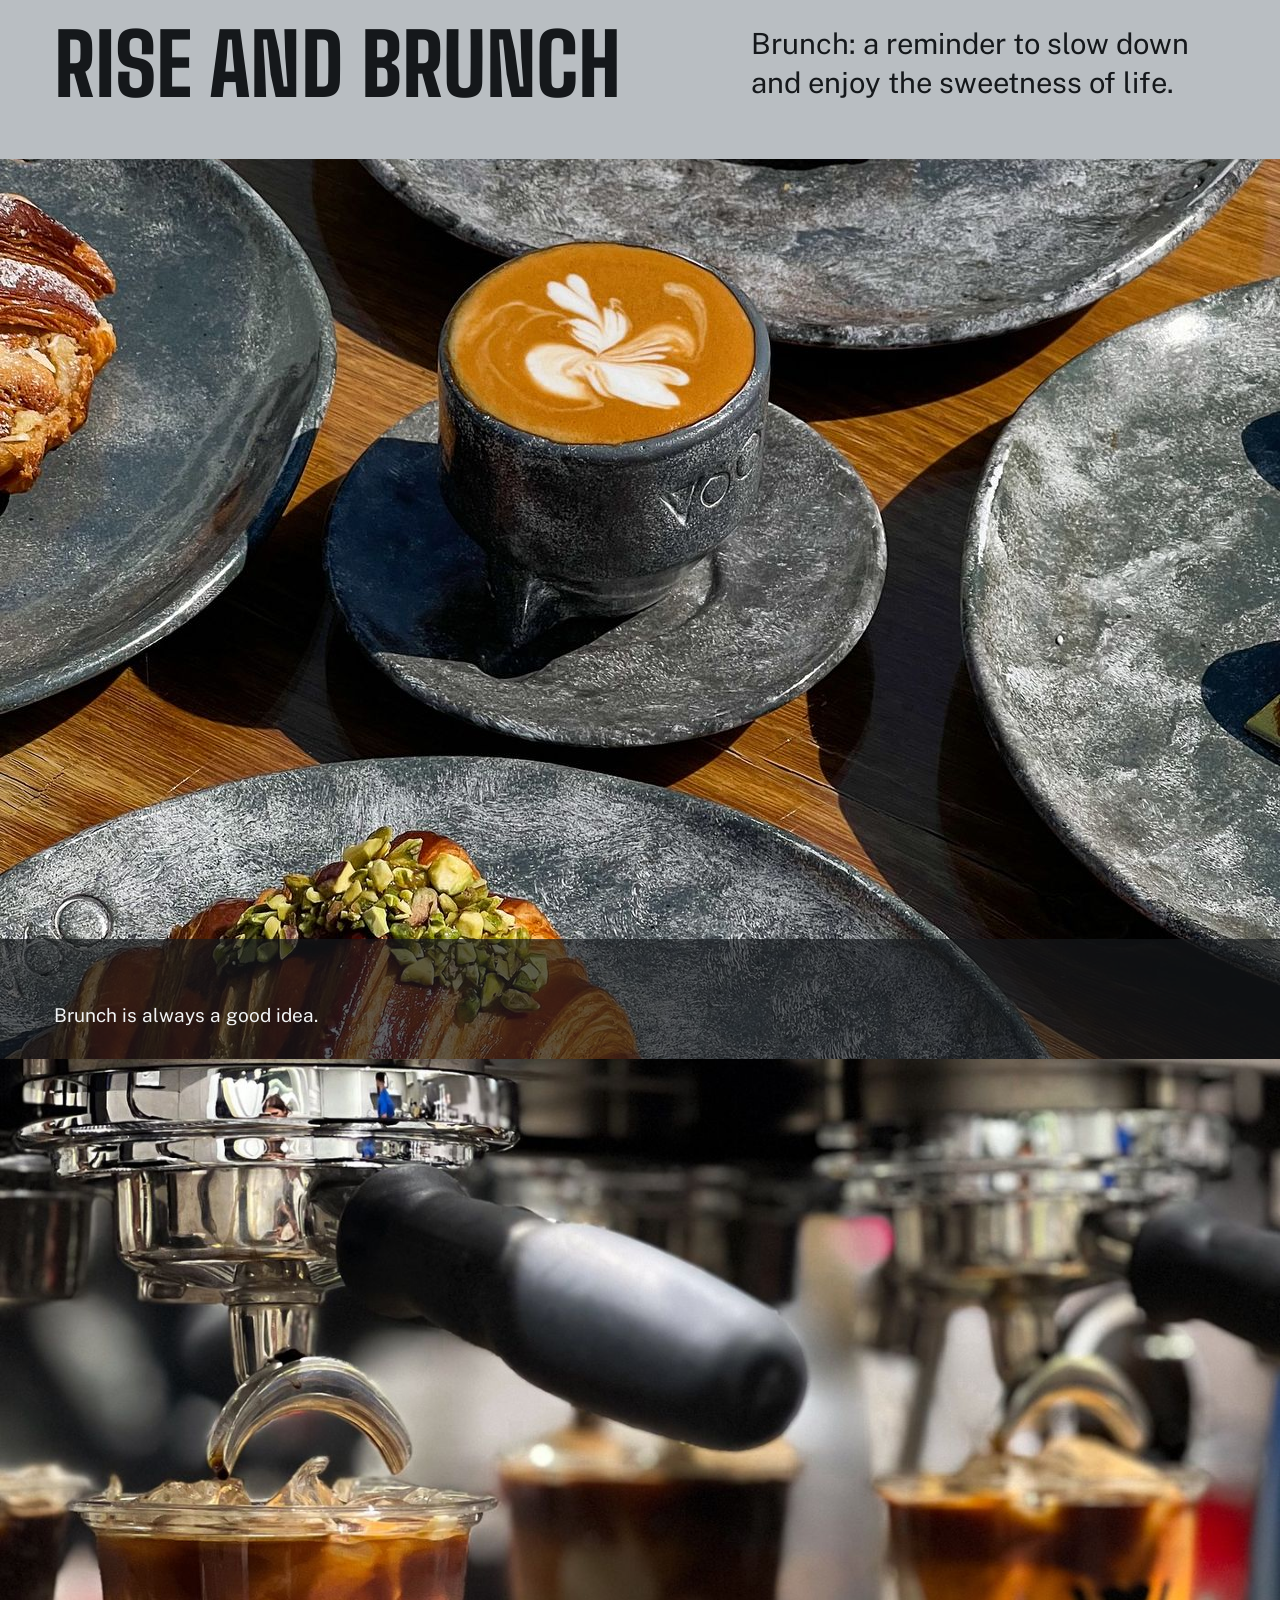
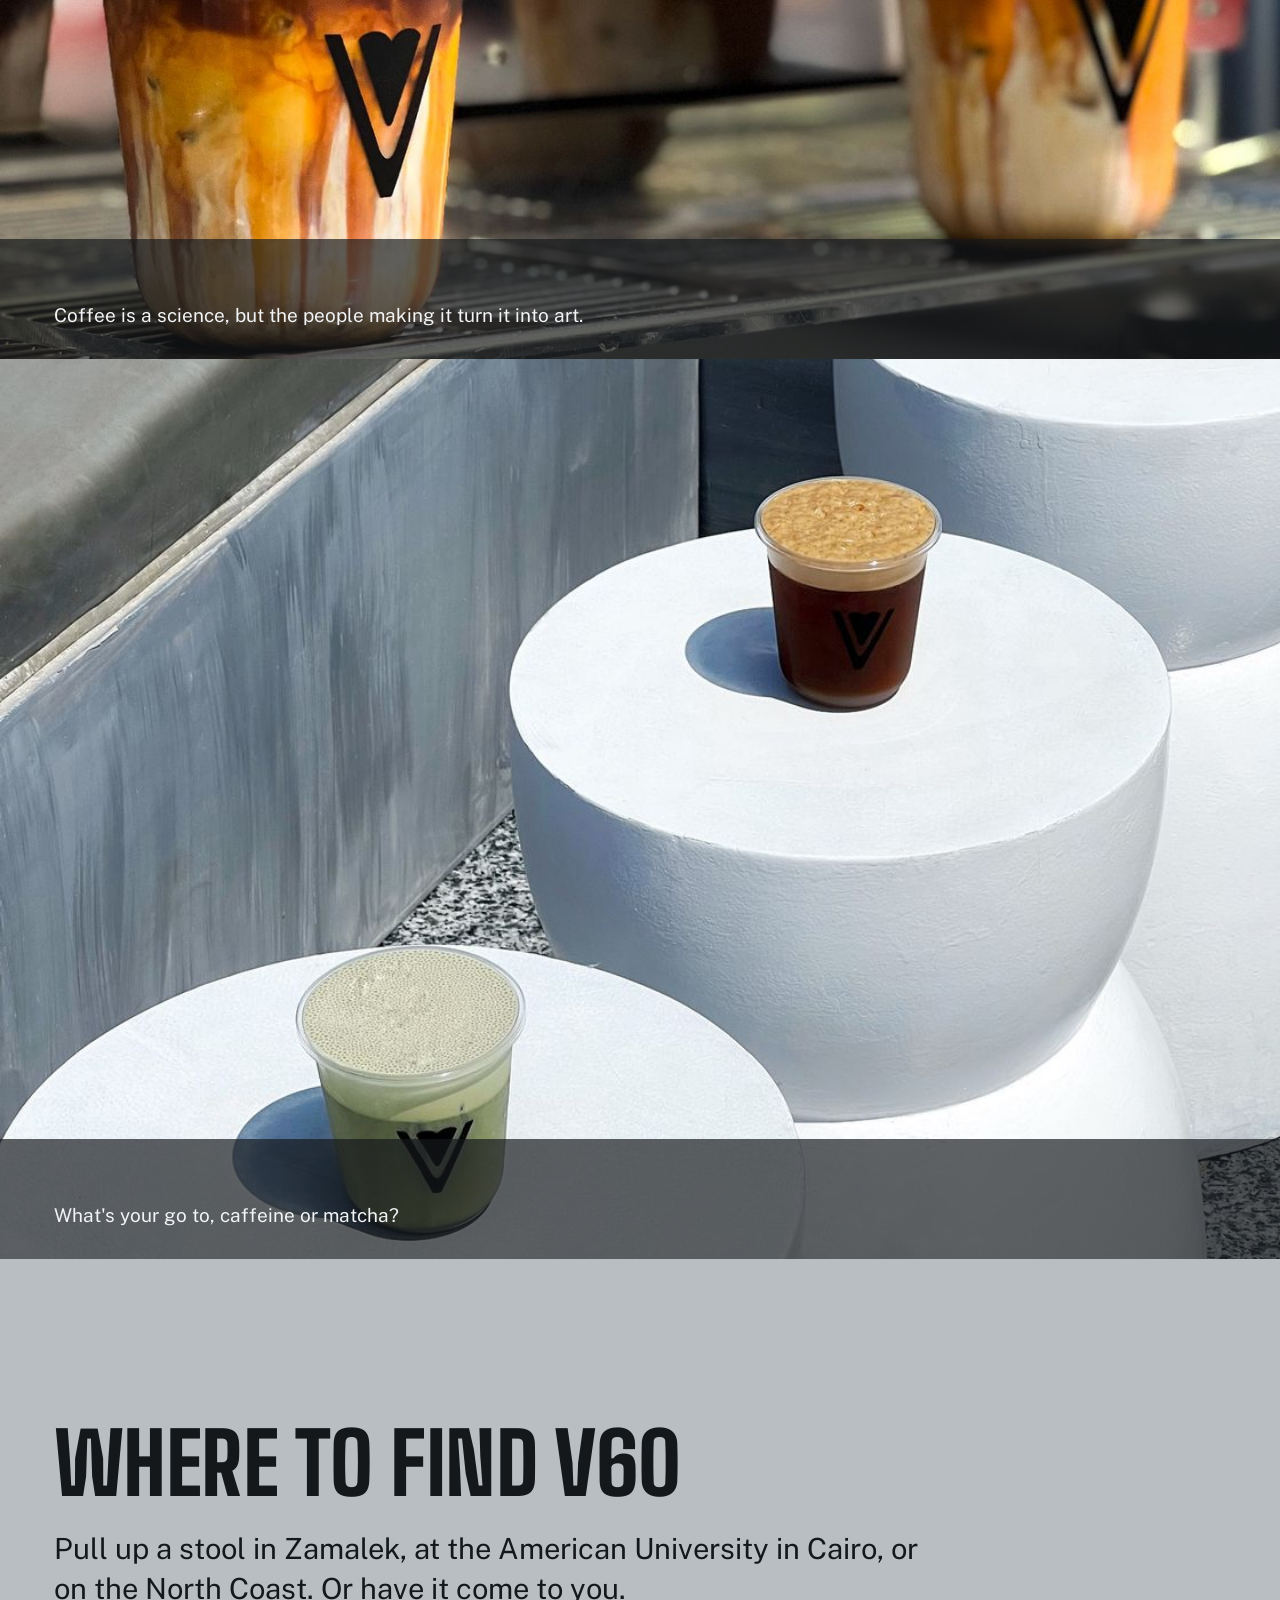
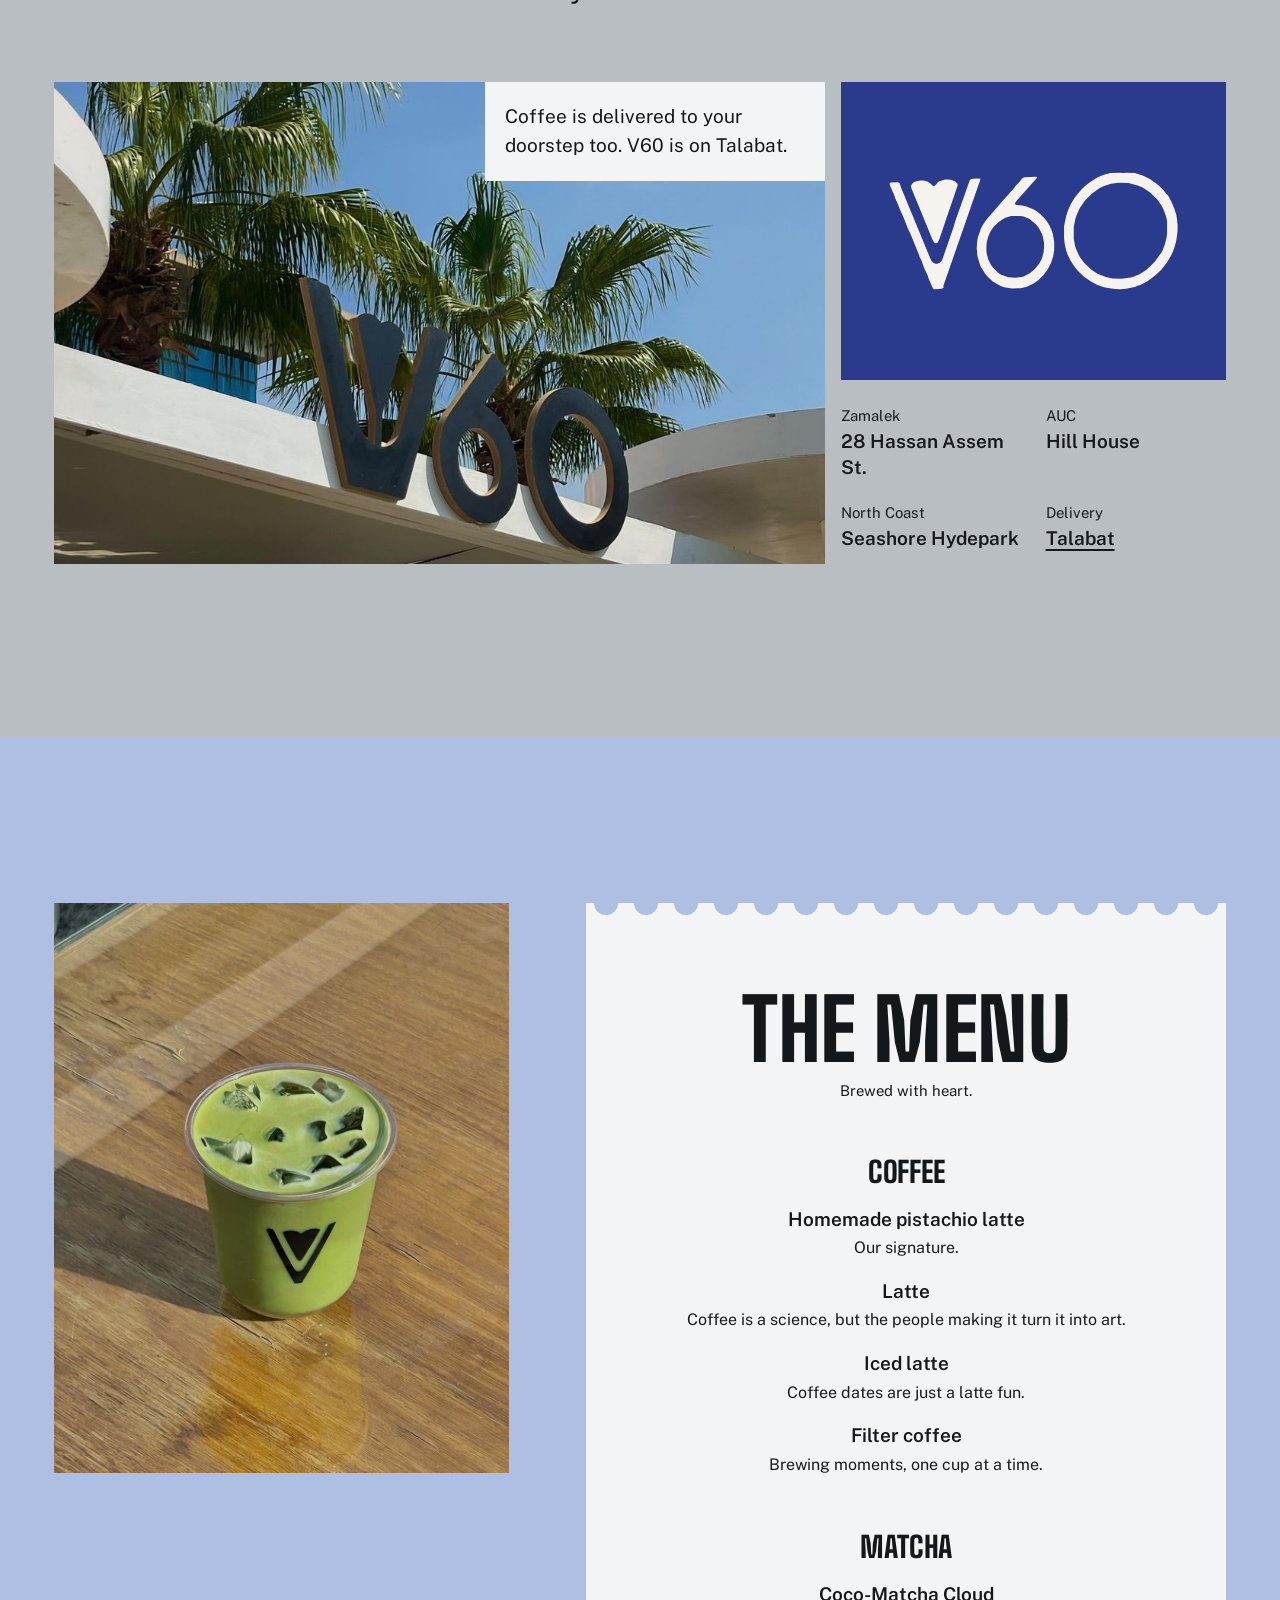
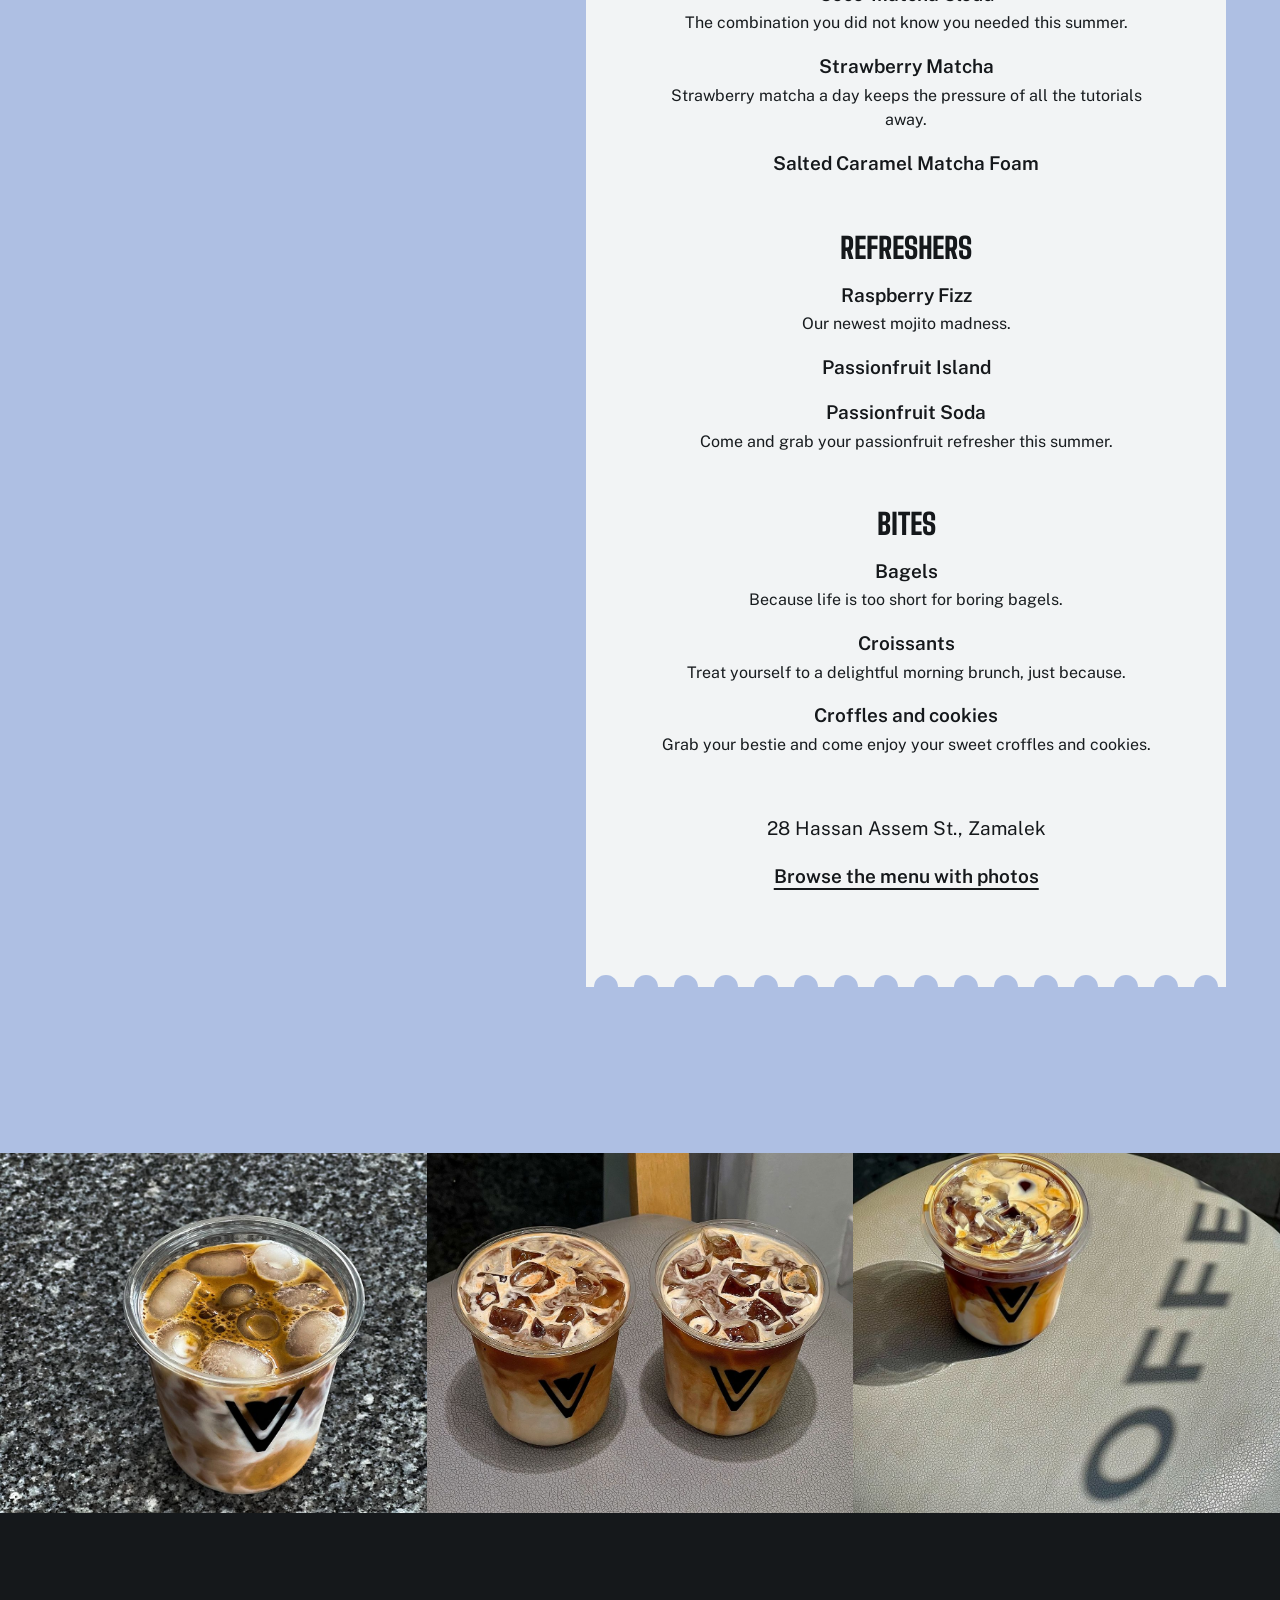
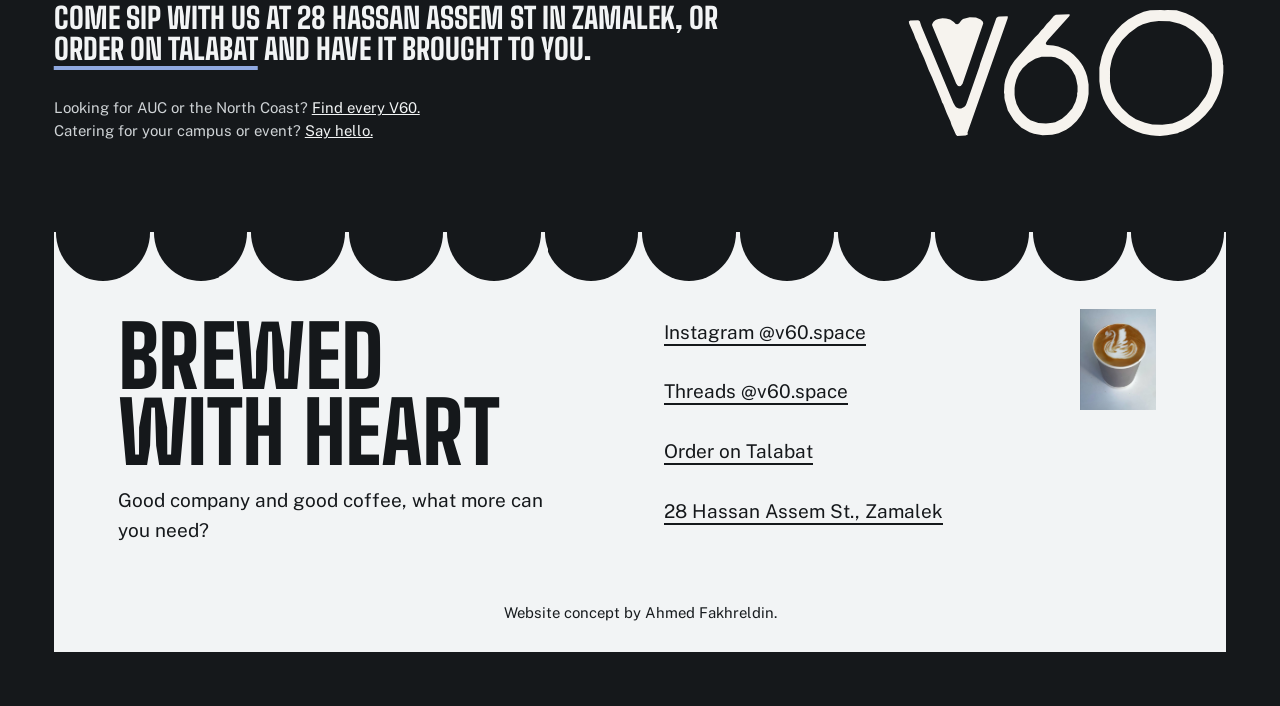
==== commit 0c60eb6e: "Remove photo description copy Co-Authored-By: Claude Sonnet 5.5 <noreply@anthropic.com> Claude-Sessi" ====
--- a/index.html
+++ b/index.html
@@ -13,8 +13,8 @@
 <link rel="preload" as="image" href="assets/img/hero-stools.jpg" fetchpriority="high">
 <style>html.fl body{opacity:0}body{transition:opacity .25s ease}</style>
 <script>document.documentElement.classList.add('fl','js');(function(){var d=document,h=d.documentElement,t;function done(){clearTimeout(t);h.classList.remove('fl');requestAnimationFrame(function(){h.classList.add('go')})}t=setTimeout(done,1200);if(d.fonts&&d.fonts.load){Promise.all([d.fonts.load('800 1em "Big Shoulders"'),d.fonts.load('400 1em "Public Sans"'),d.fonts.load('600 1em "Public Sans"')]).then(done,done)}else{done()}})();</script>
-<link rel="stylesheet" href="assets/fonts.css?v=8">
-<link rel="stylesheet" href="assets/styles.css?v=8">
+<link rel="stylesheet" href="assets/fonts.css?v=9">
+<link rel="stylesheet" href="assets/styles.css?v=9">
 </head>
 <body>
 <canvas id="steel-bg" aria-hidden="true"></canvas>
@@ -59,7 +59,6 @@
     <h2 class="head rv" id="intro-h">A coffee lobby made to stay</h2>
     <div class="caps rv" style="--d:80ms">
       <p>A modern lifestyle and co-working space with a specialty coffee lobby.</p>
-      <p>Filter coffee, lattes, matcha, refreshers, bagels and pastries.</p>
     </div>
   </div>
   <figure class="pano rv" style="--d:120ms">
@@ -84,8 +83,7 @@
 
 <section class="lobby" aria-labelledby="lobby-h">
   <div class="lobby-head">
-    <h2 class="head rv" id="lobby-h">Inside the lobby</h2>
-    <p class="rv" style="--d:80ms">Brushed steel, cobalt seating and chrome chairs, with The Heart Blend on the shelves.</p>
+    <h2 class="head rv" id="lobby-h">This is where you join</h2>
   </div>
   <div class="lobby-plate">
   <div class="lobby-grid">
@@ -240,6 +238,6 @@
   <button class="btn" type="button" data-close>Got it</button>
 </dialog>
 
-<script src="assets/app.js?v=8" defer></script>
+<script src="assets/app.js?v=9" defer></script>
 </body>
 </html>
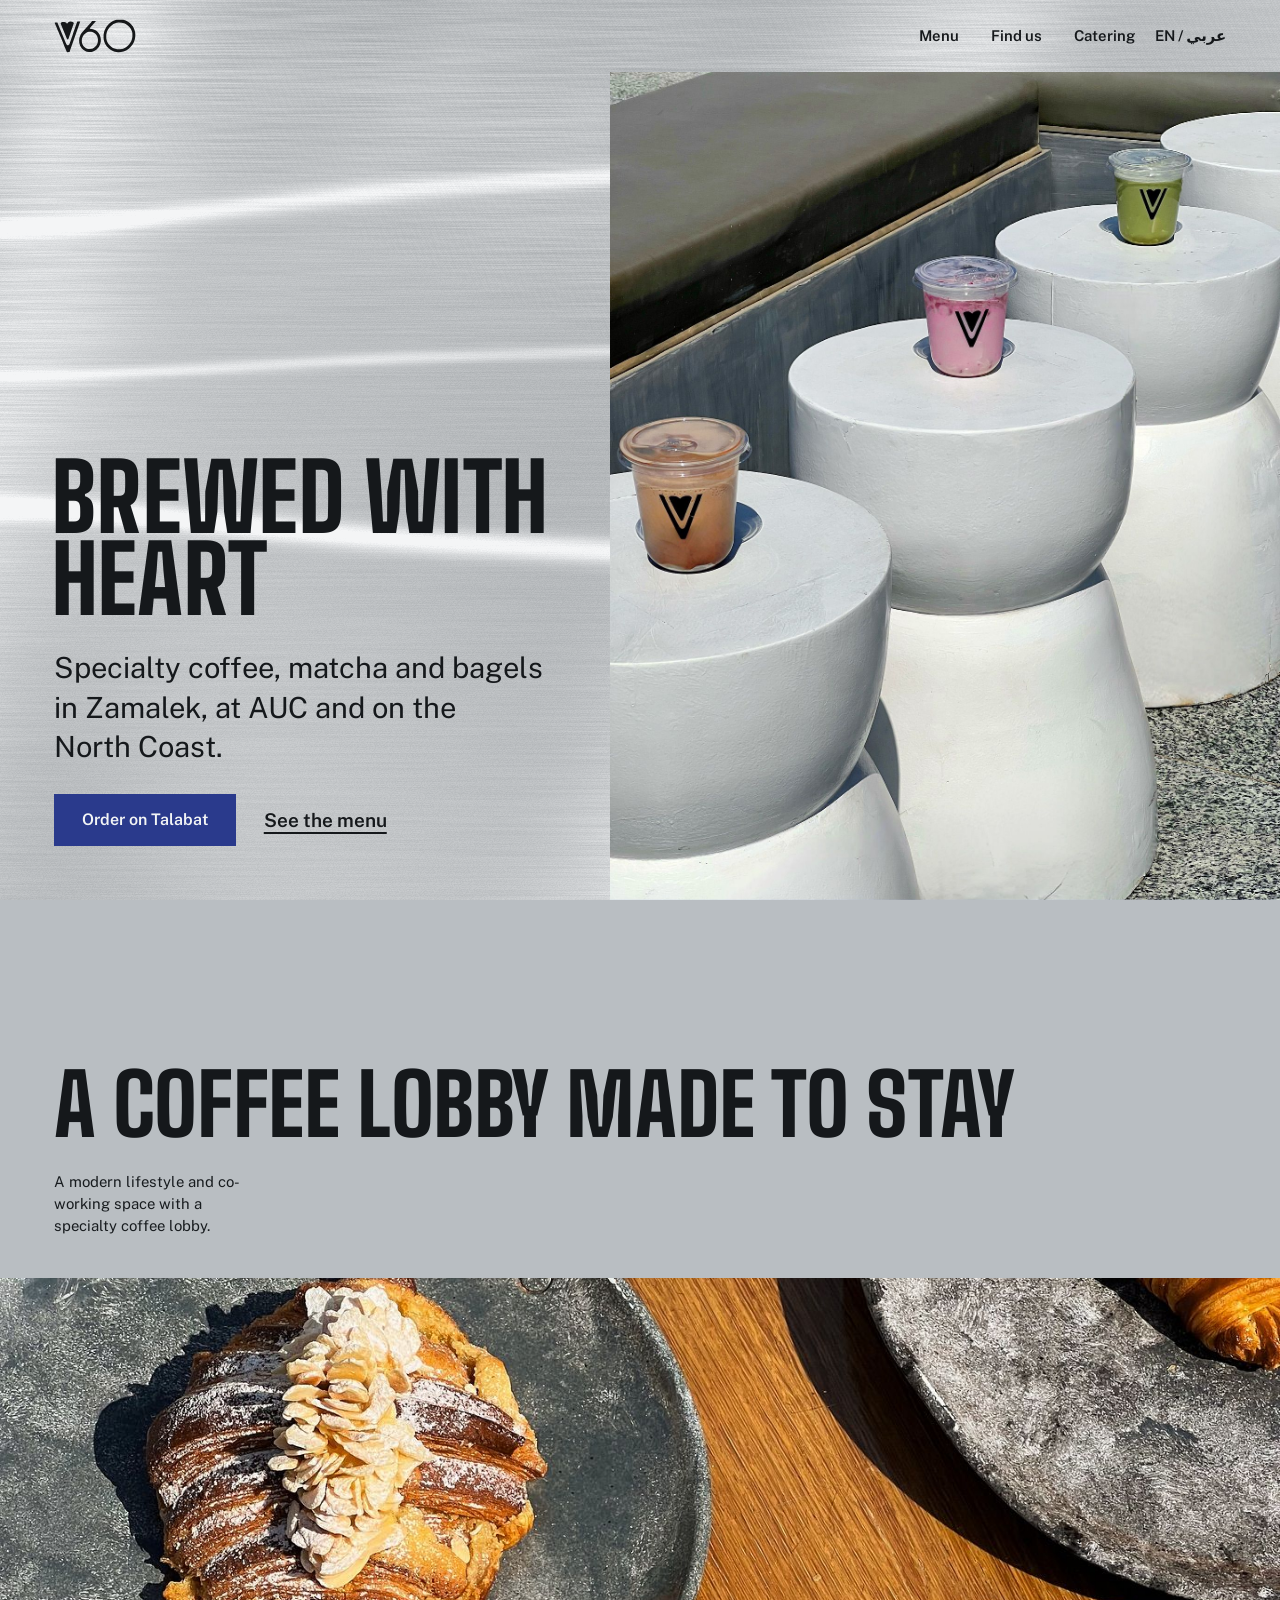
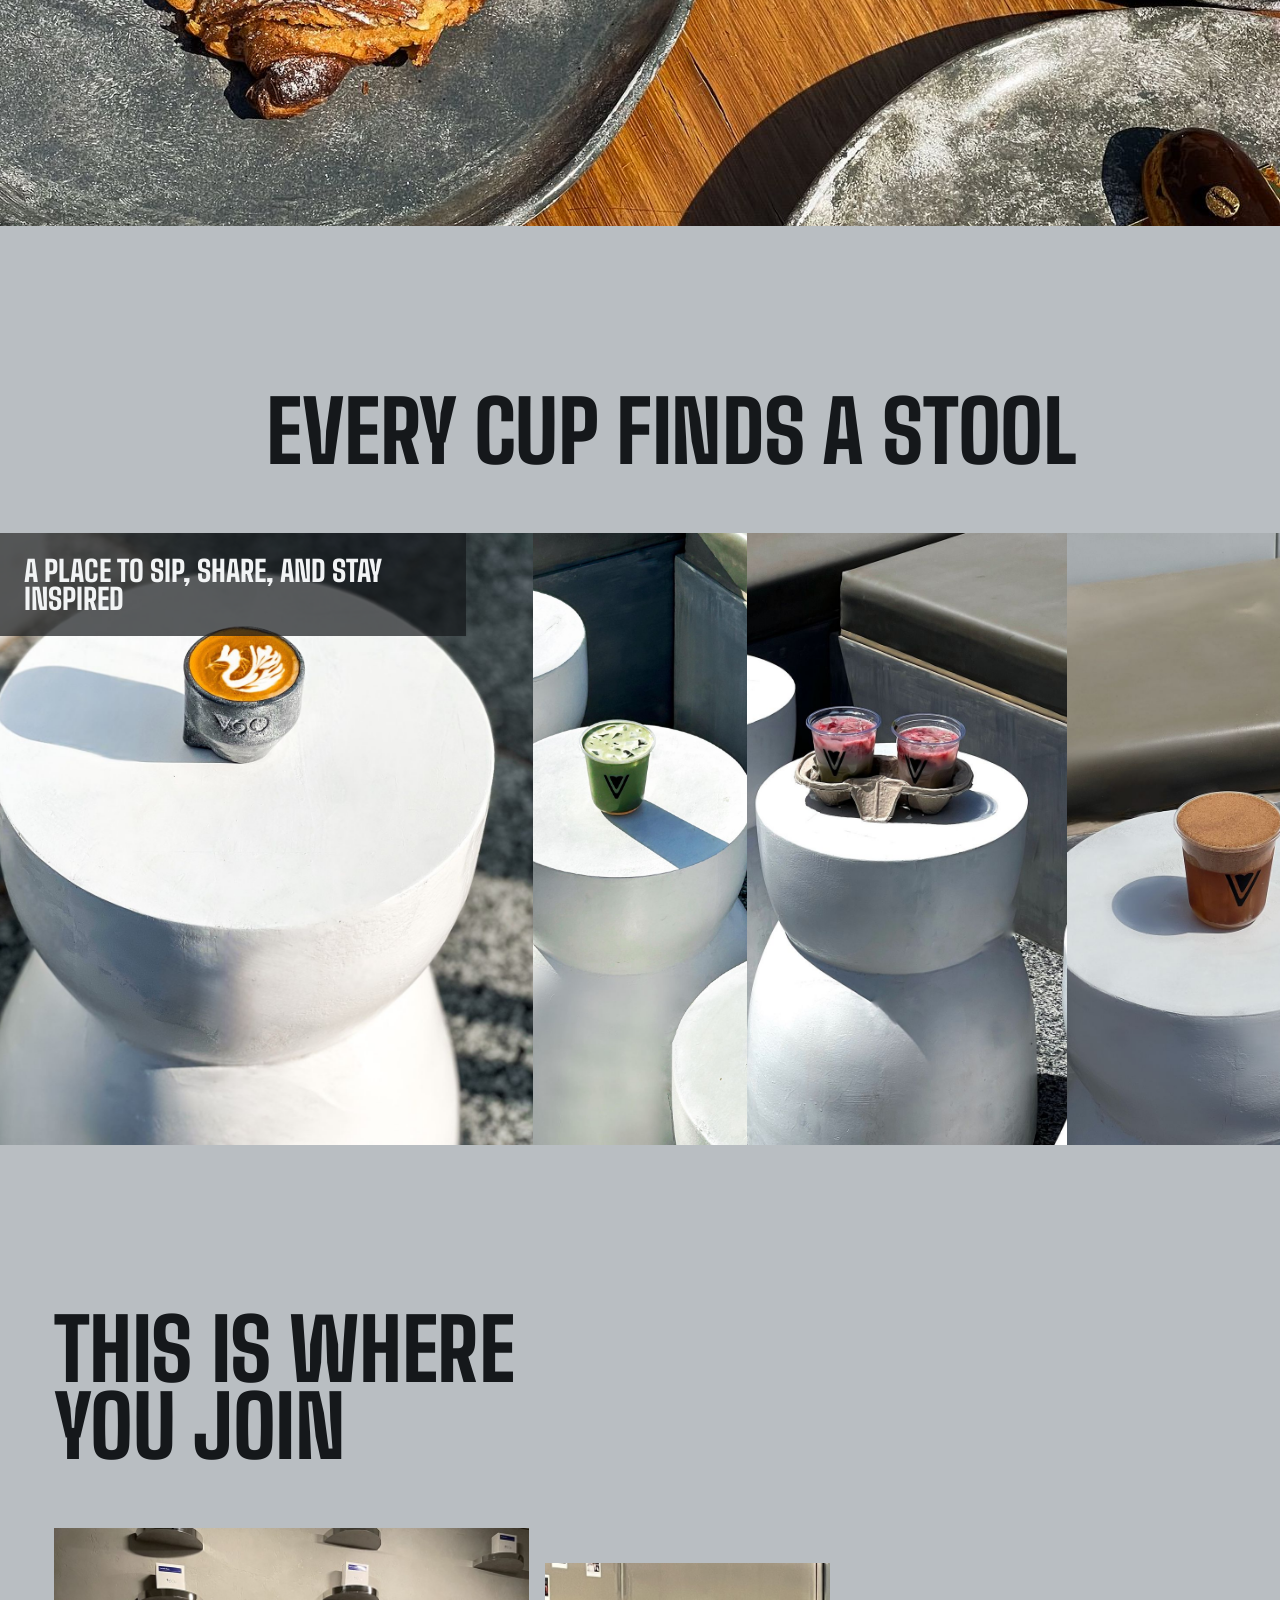
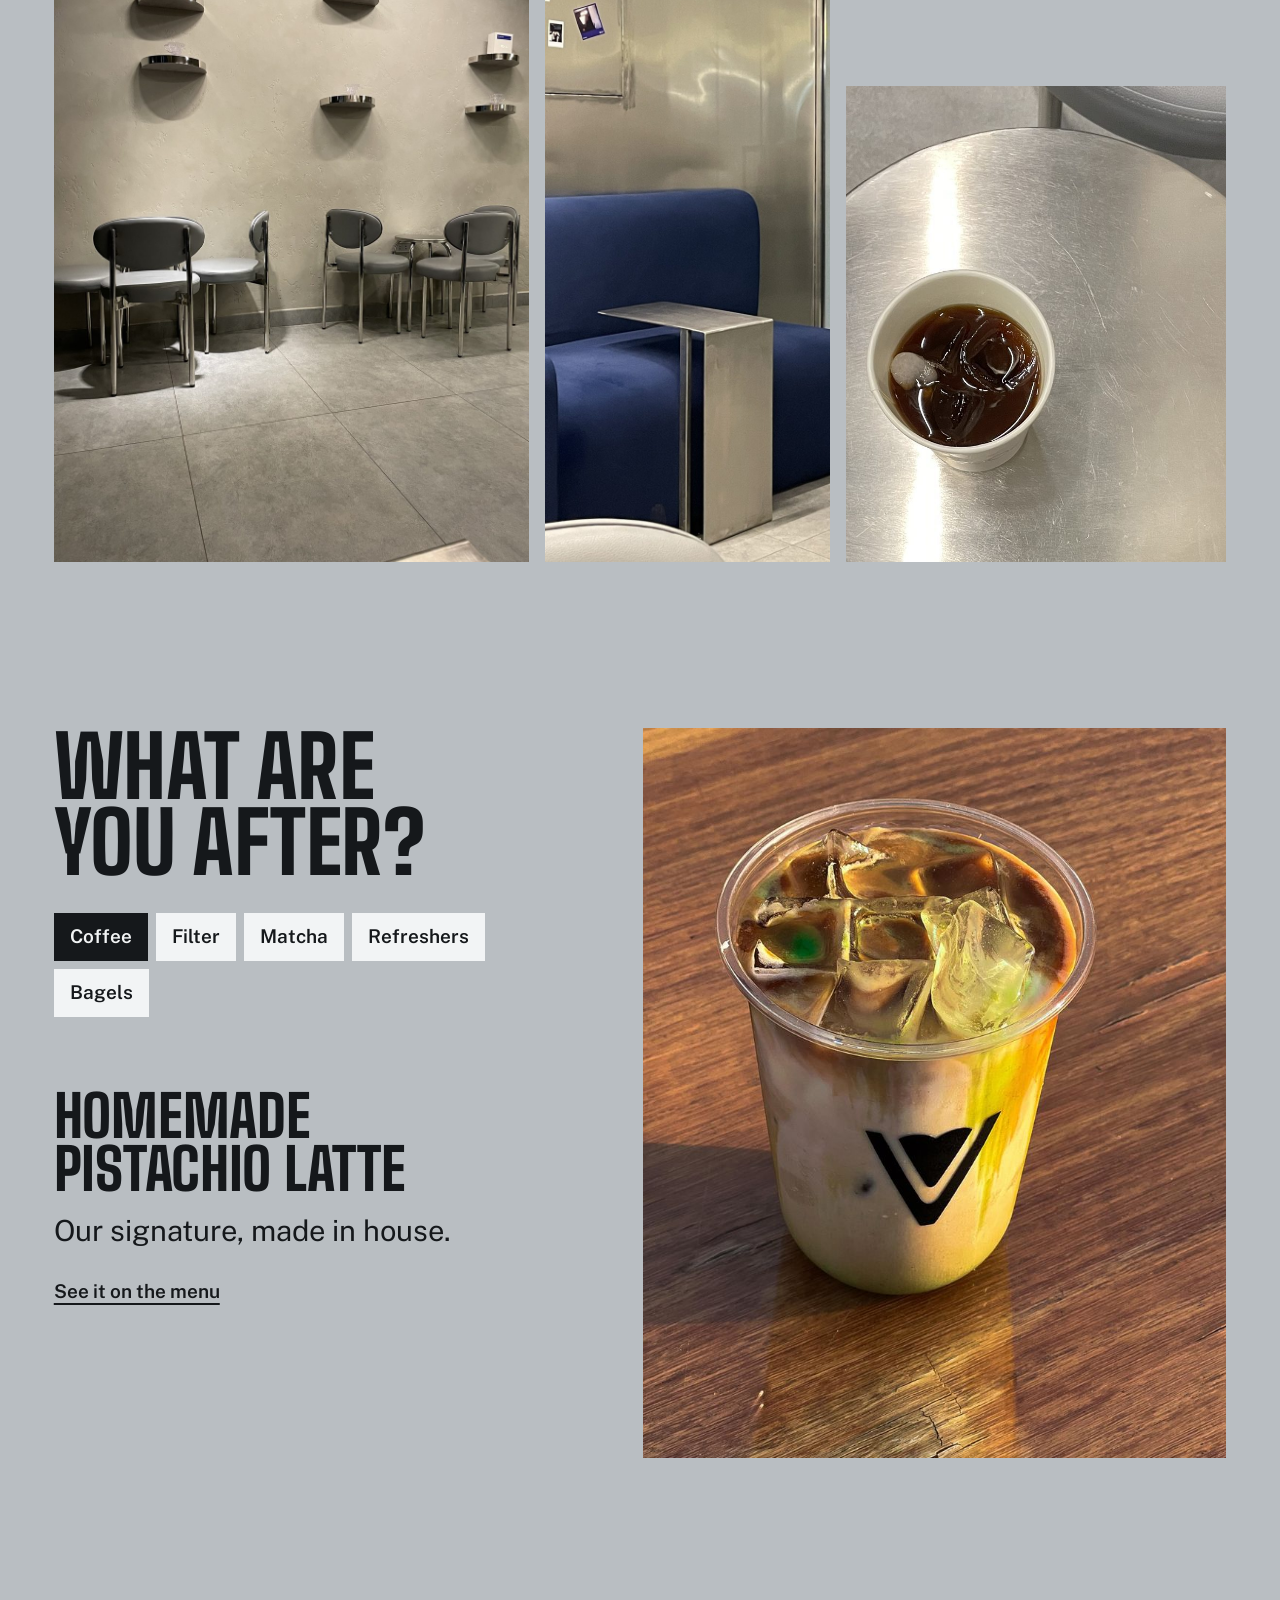
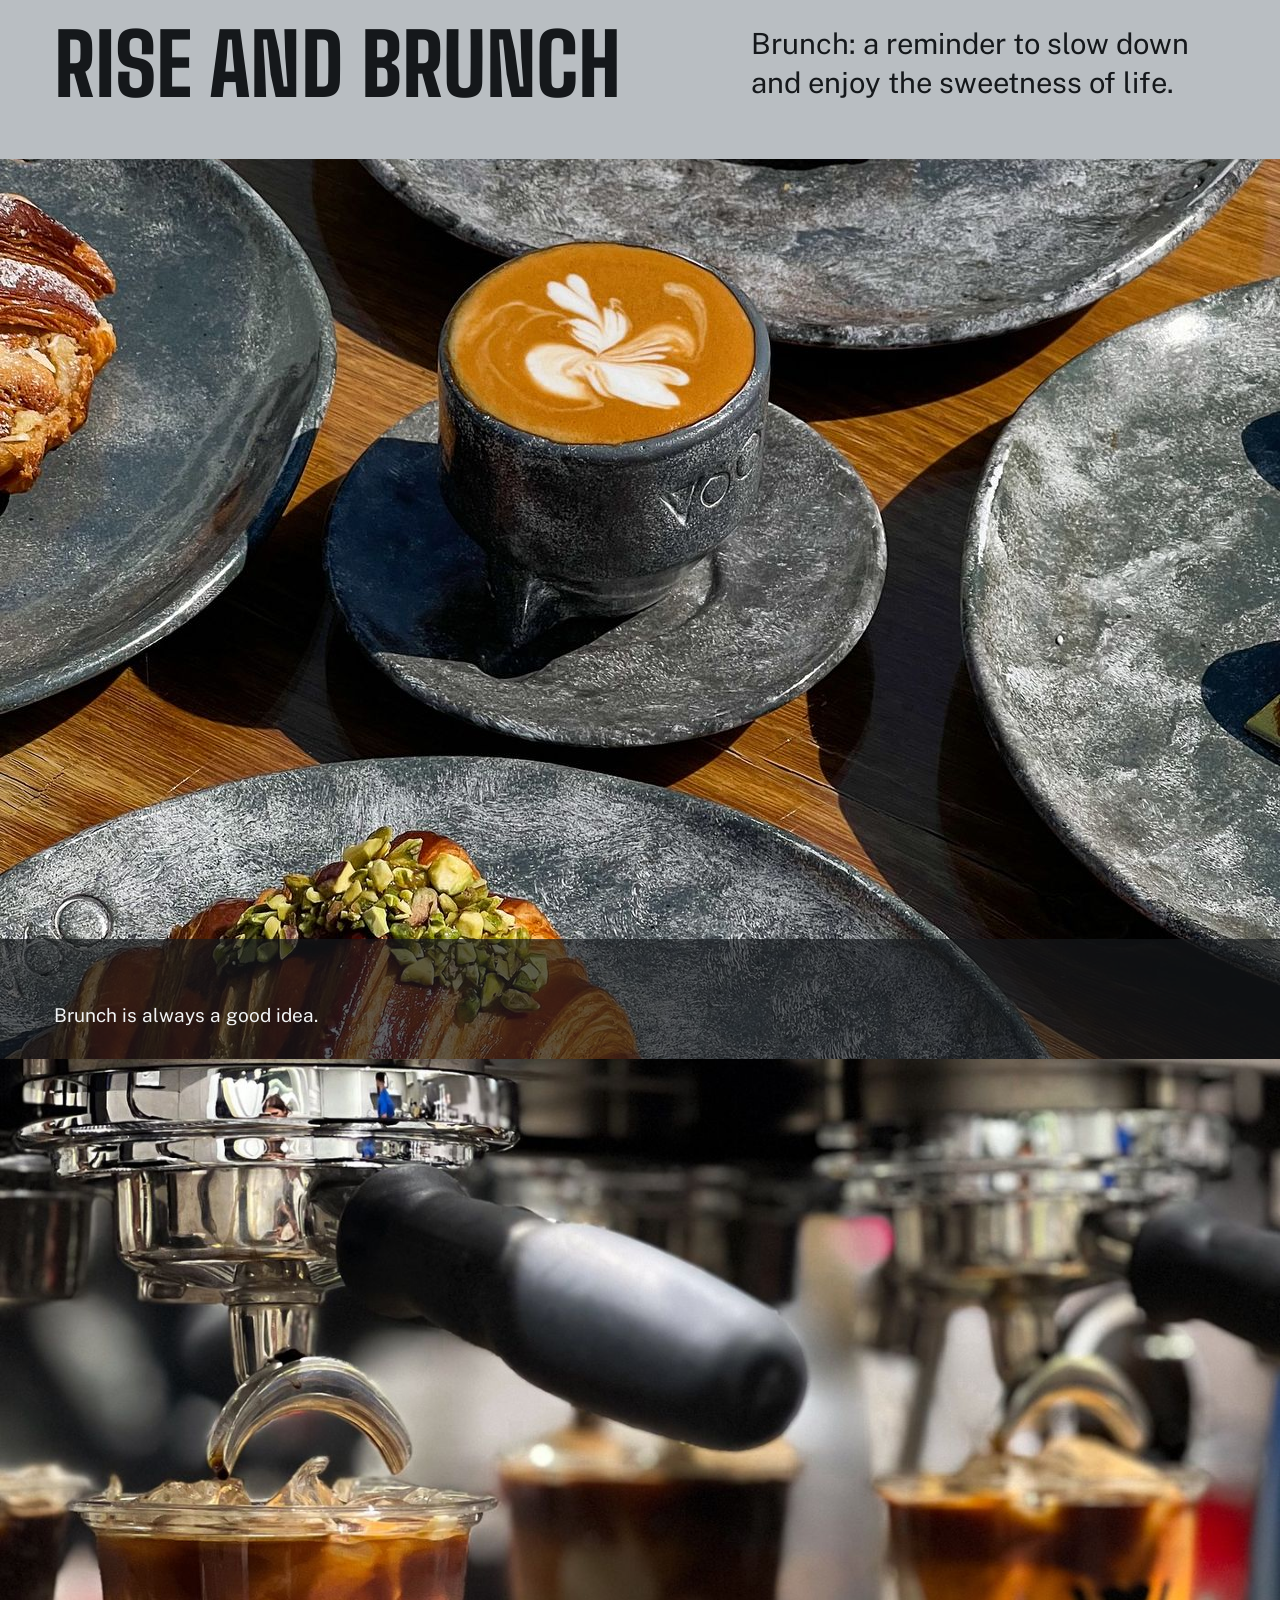
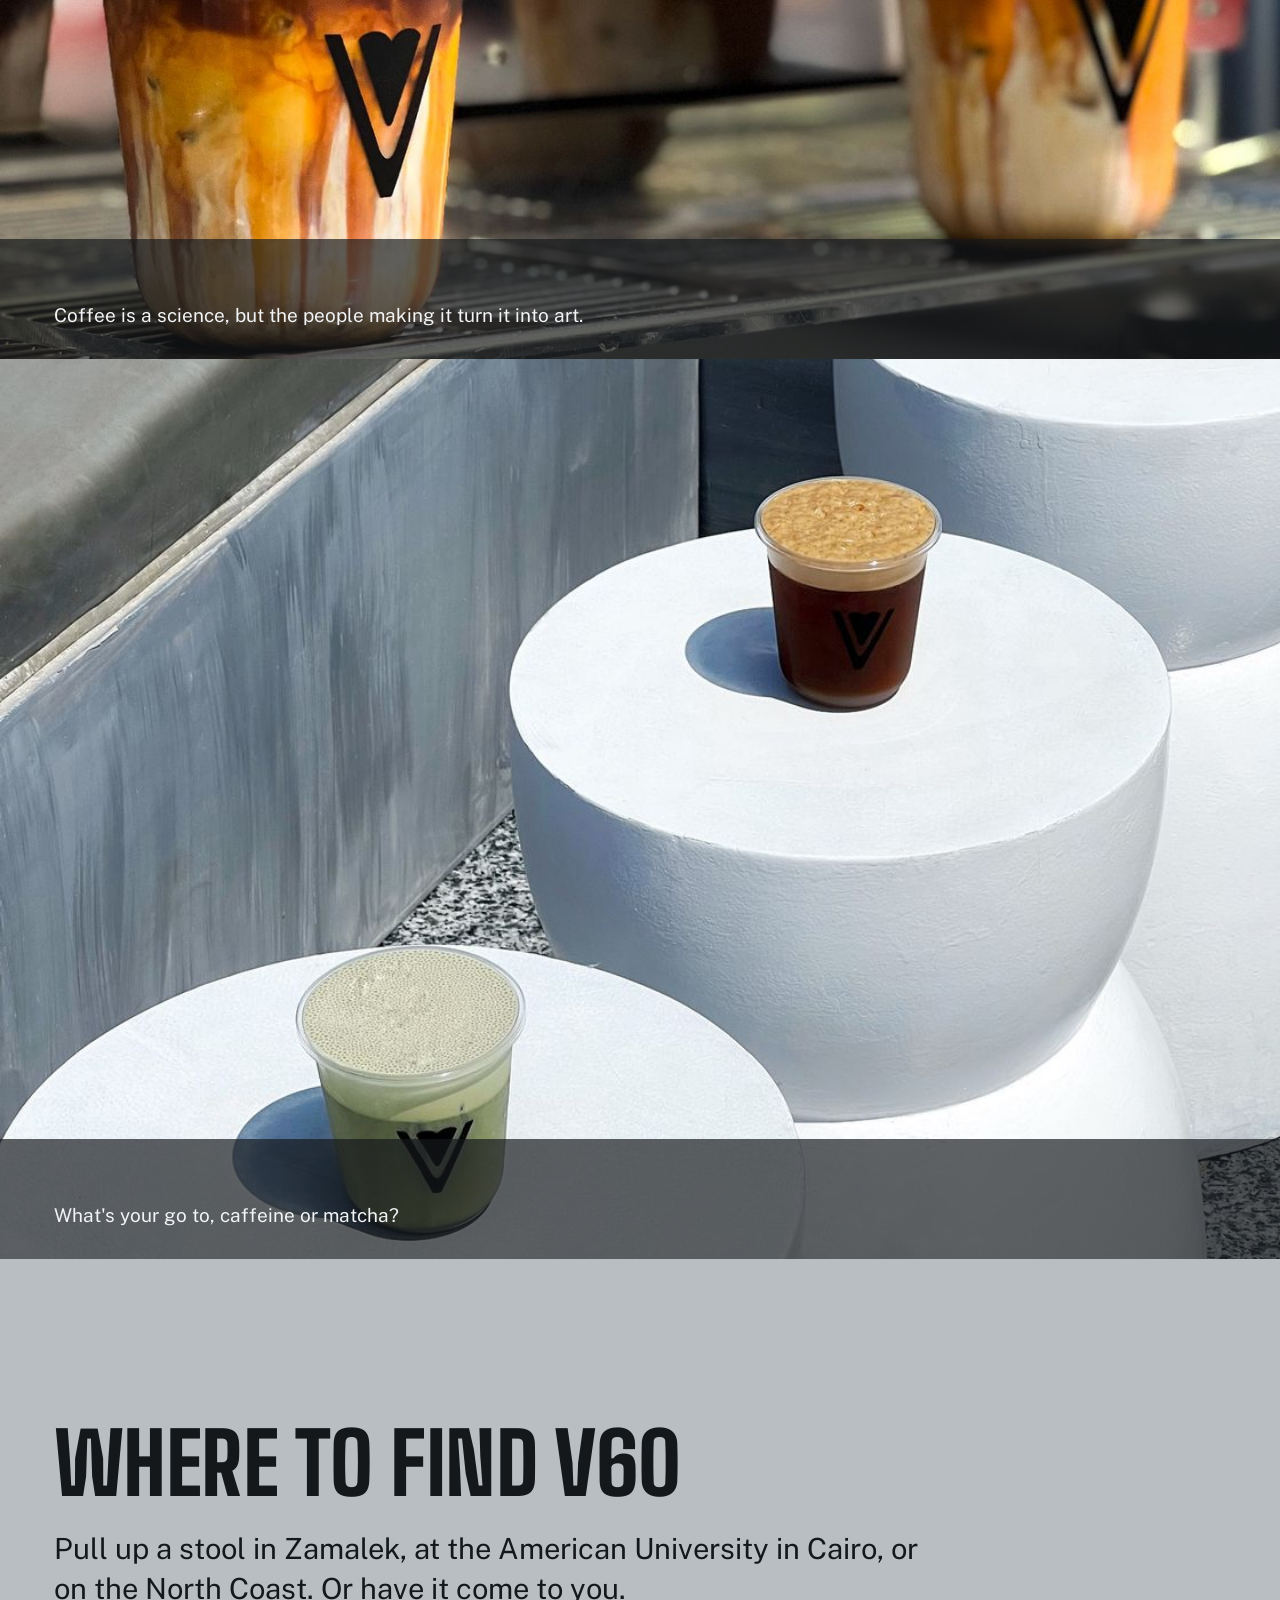
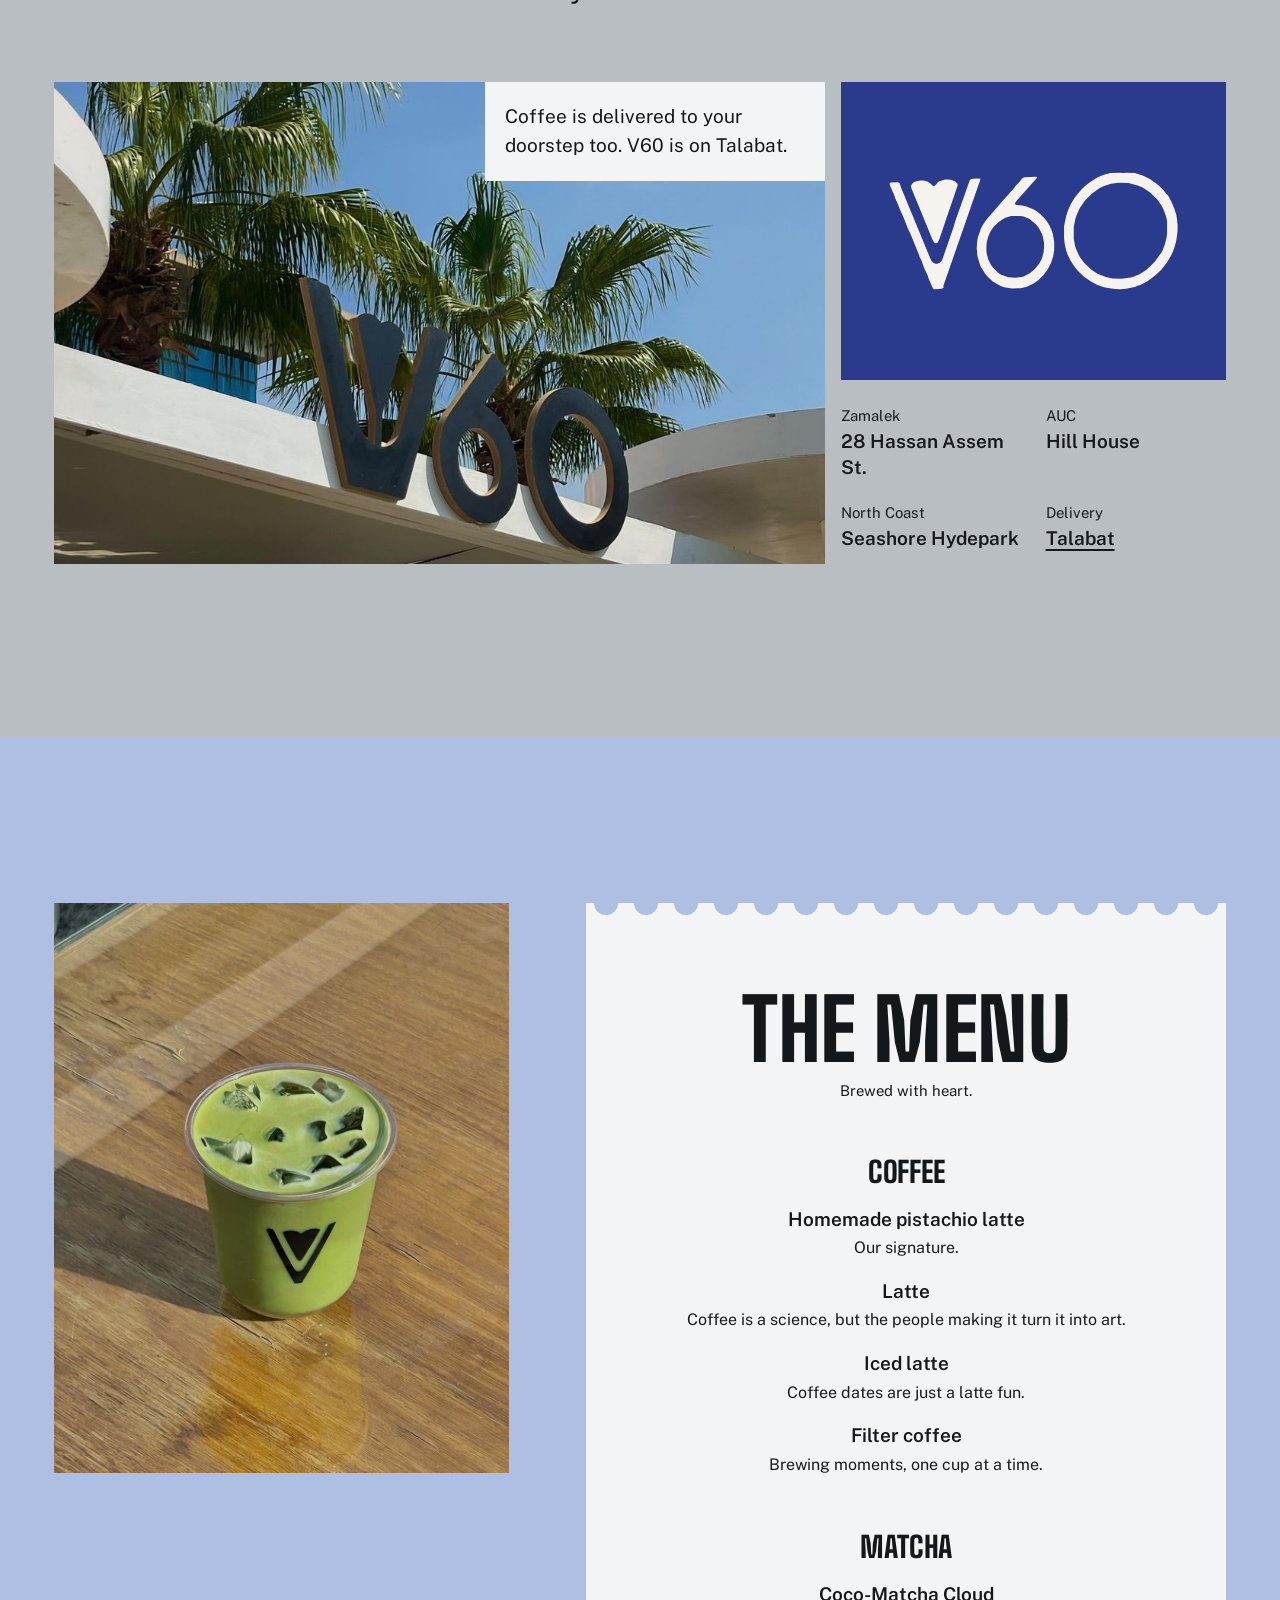
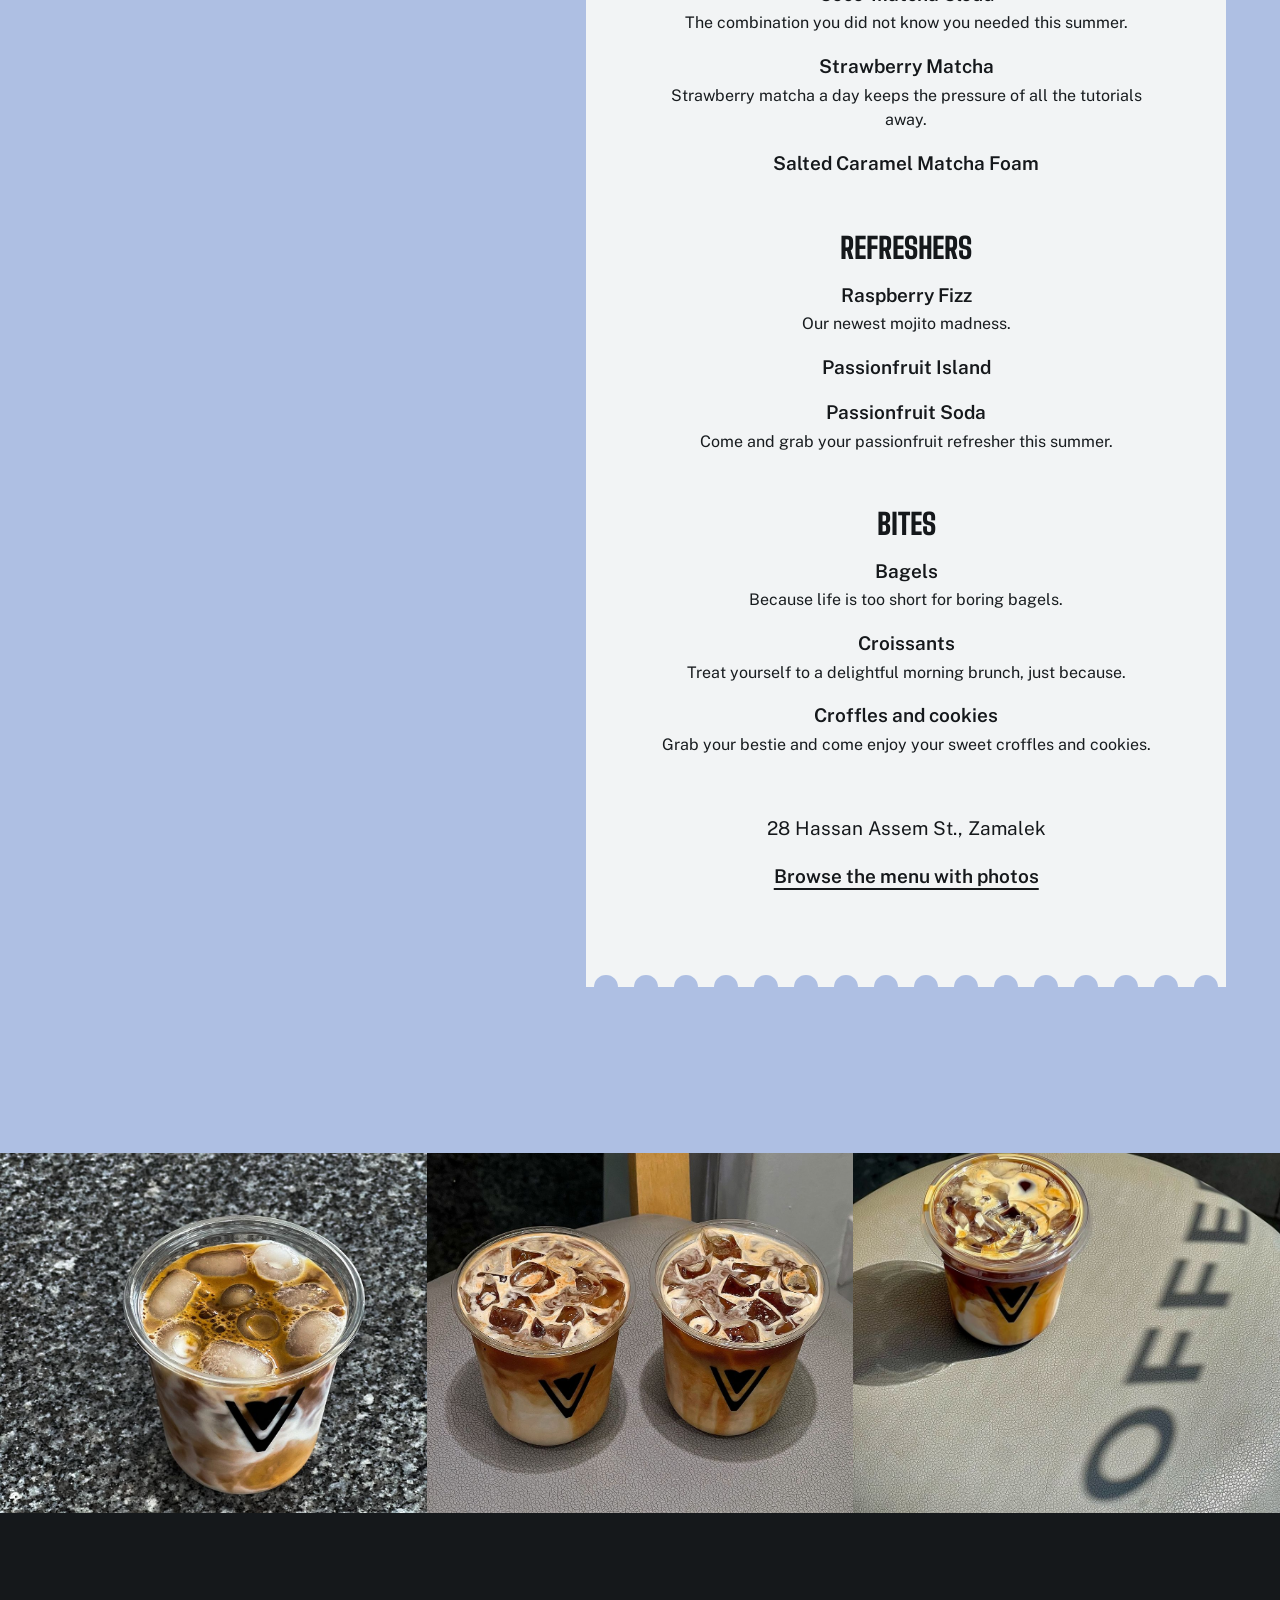
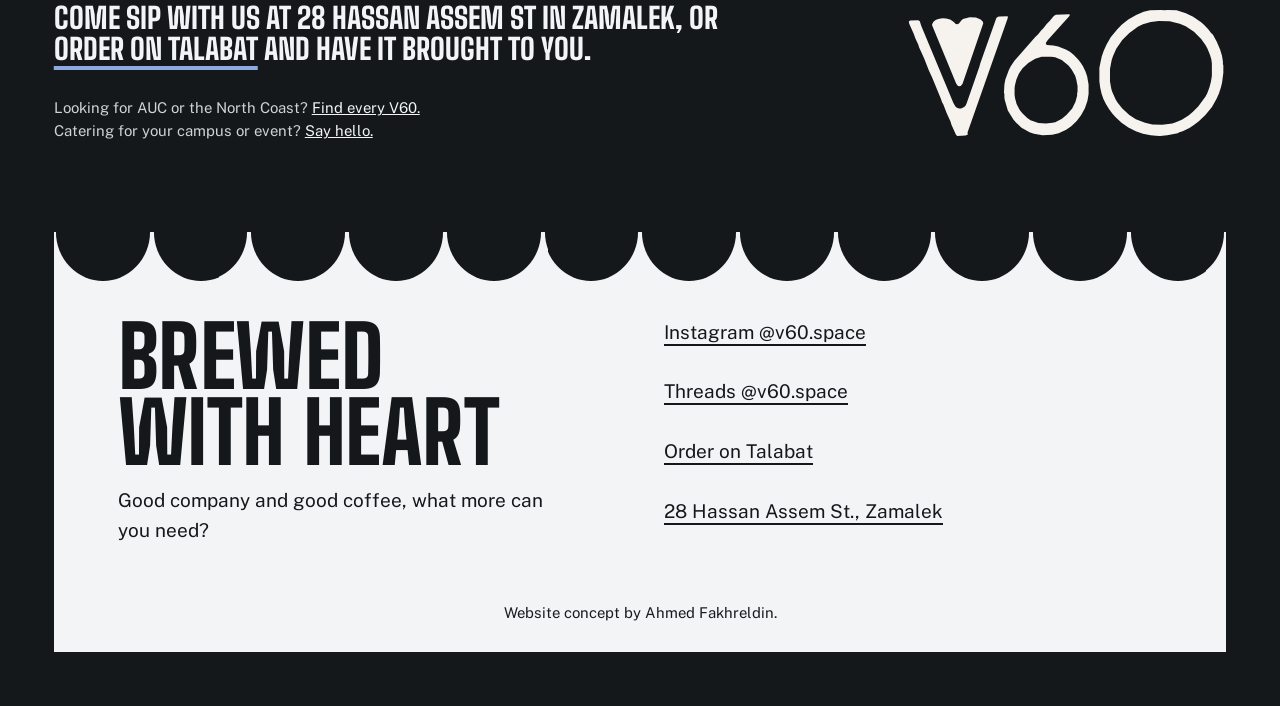
==== commit c92c2839: "Remove footer stamp photo Co-Authored-By: Claude Sonnet 5.5 <noreply@anthropic.com> Claude-Session: " ====
--- a/index.html
+++ b/index.html
@@ -13,8 +13,8 @@
 <link rel="preload" as="image" href="assets/img/hero-stools.jpg" fetchpriority="high">
 <style>html.fl body{opacity:0}body{transition:opacity .25s ease}</style>
 <script>document.documentElement.classList.add('fl','js');(function(){var d=document,h=d.documentElement,t;function done(){clearTimeout(t);h.classList.remove('fl');requestAnimationFrame(function(){h.classList.add('go')})}t=setTimeout(done,1200);if(d.fonts&&d.fonts.load){Promise.all([d.fonts.load('800 1em "Big Shoulders"'),d.fonts.load('400 1em "Public Sans"'),d.fonts.load('600 1em "Public Sans"')]).then(done,done)}else{done()}})();</script>
-<link rel="stylesheet" href="assets/fonts.css?v=9">
-<link rel="stylesheet" href="assets/styles.css?v=9">
+<link rel="stylesheet" href="assets/fonts.css?v=10">
+<link rel="stylesheet" href="assets/styles.css?v=10">
 </head>
 <body>
 <canvas id="steel-bg" aria-hidden="true"></canvas>
@@ -226,7 +226,6 @@
       <a href="https://www.talabat.com/egypt/v60-coffee" target="_blank" rel="noopener">Order on Talabat</a>
       <a href="https://www.google.com/maps/search/?api=1&amp;query=V60+Social+Space+and+Coffee+28+Hassan+Assem+St+Zamalek" target="_blank" rel="noopener">28 Hassan Assem St., Zamalek</a>
     </div>
-    <div class="stamp"><img src="assets/img/latte-swan.jpg" width="675" height="1200" alt="" loading="lazy"></div>
     <p class="imprint">Website concept by Ahmed Fakhreldin.</p>
   </footer>
   <div class="tail"></div>
@@ -238,6 +237,6 @@
   <button class="btn" type="button" data-close>Got it</button>
 </dialog>
 
-<script src="assets/app.js?v=9" defer></script>
+<script src="assets/app.js?v=10" defer></script>
 </body>
 </html>
--- a/assets/styles.css
+++ b/assets/styles.css
@@ -194,8 +194,6 @@
 .card .msg{margin-top:16px;font-size:var(--step-body);max-width:24em}
 .addr{display:grid;gap:12px;font-size:var(--step-body)}
 .addr a{text-decoration:underline;text-decoration-thickness:2px;text-underline-offset:5px;min-height:28px}
-.stamp{position:absolute;top:calc(clamp(28px,4vw,56px) + 20px);right:clamp(24px,5vw,72px);width:88px;padding:6px;background:var(--paper);outline:0}
-.stamp img{width:100%;aspect-ratio:3/4;object-fit:cover}
 .imprint{grid-column:1/-1;text-align:center;font-size:var(--step-small);color:var(--ink-soft);padding-top:24px}
 .end .tail{height:var(--m)}
 
@@ -330,7 +328,6 @@
   .field img{justify-self:start;width:min(220px,60%)}
   .card{grid-template-columns:minmax(0,1fr);padding-top:calc(var(--m) + 36px)}
   .card::before{background-size:calc(100% / 6) 100%}
-  .stamp{width:64px;padding:4px}
   .find-top{grid-template-columns:minmax(0,1fr);min-height:0}
   .find-top .ph{aspect-ratio:4/5;order:2}
   .cater{grid-template-columns:minmax(0,1fr);gap:40px}
